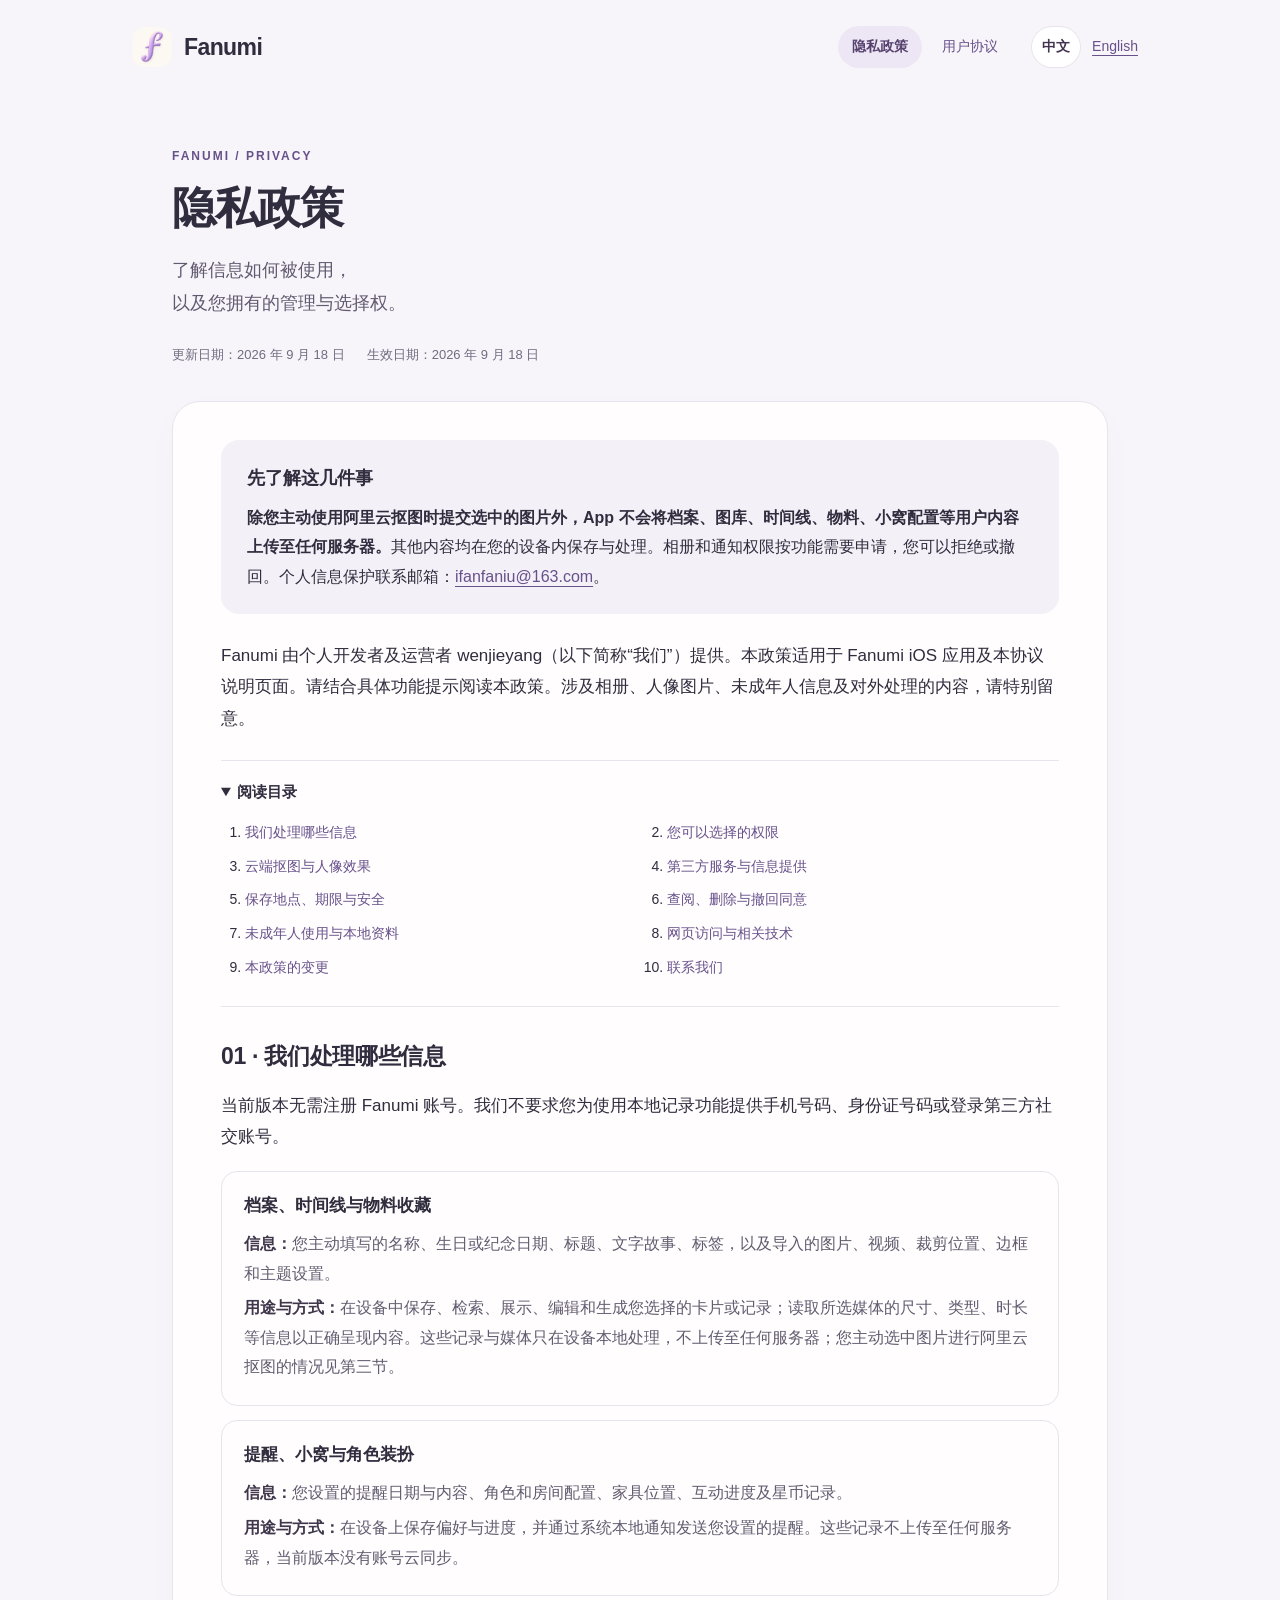
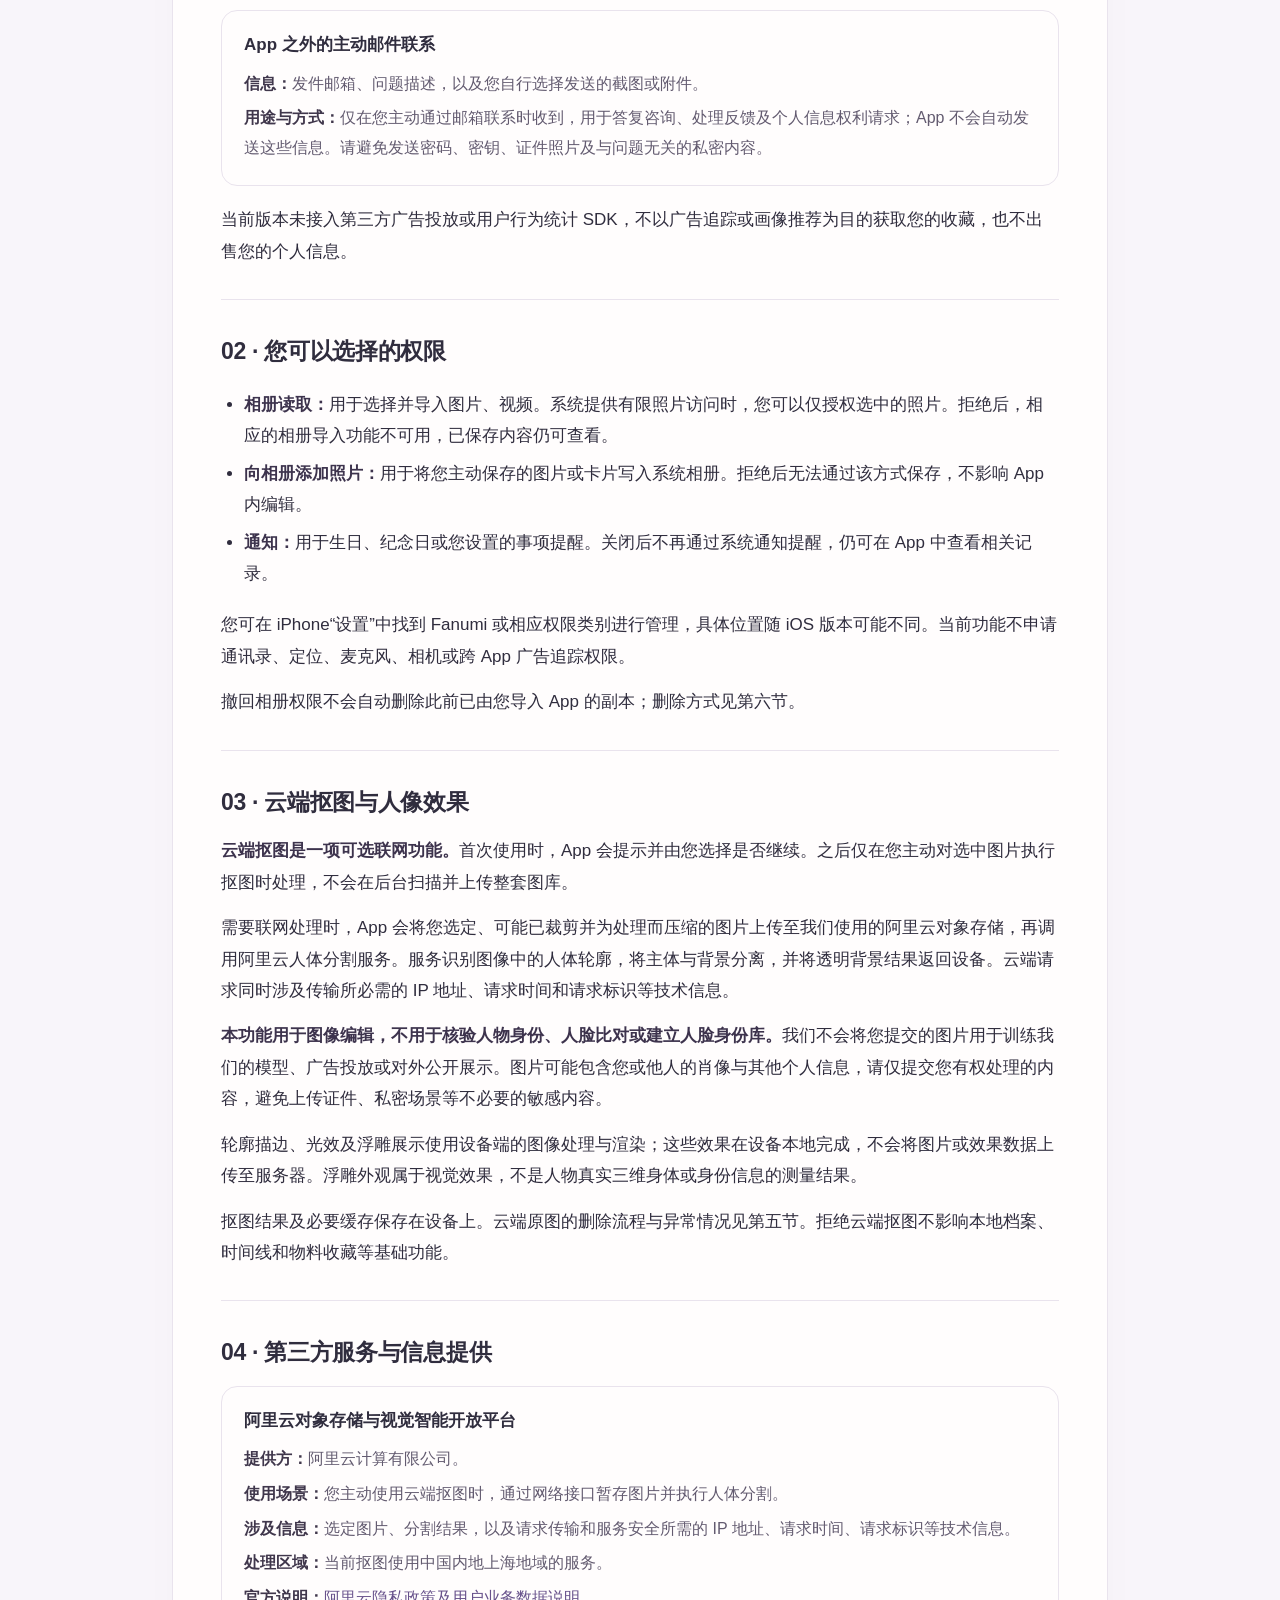
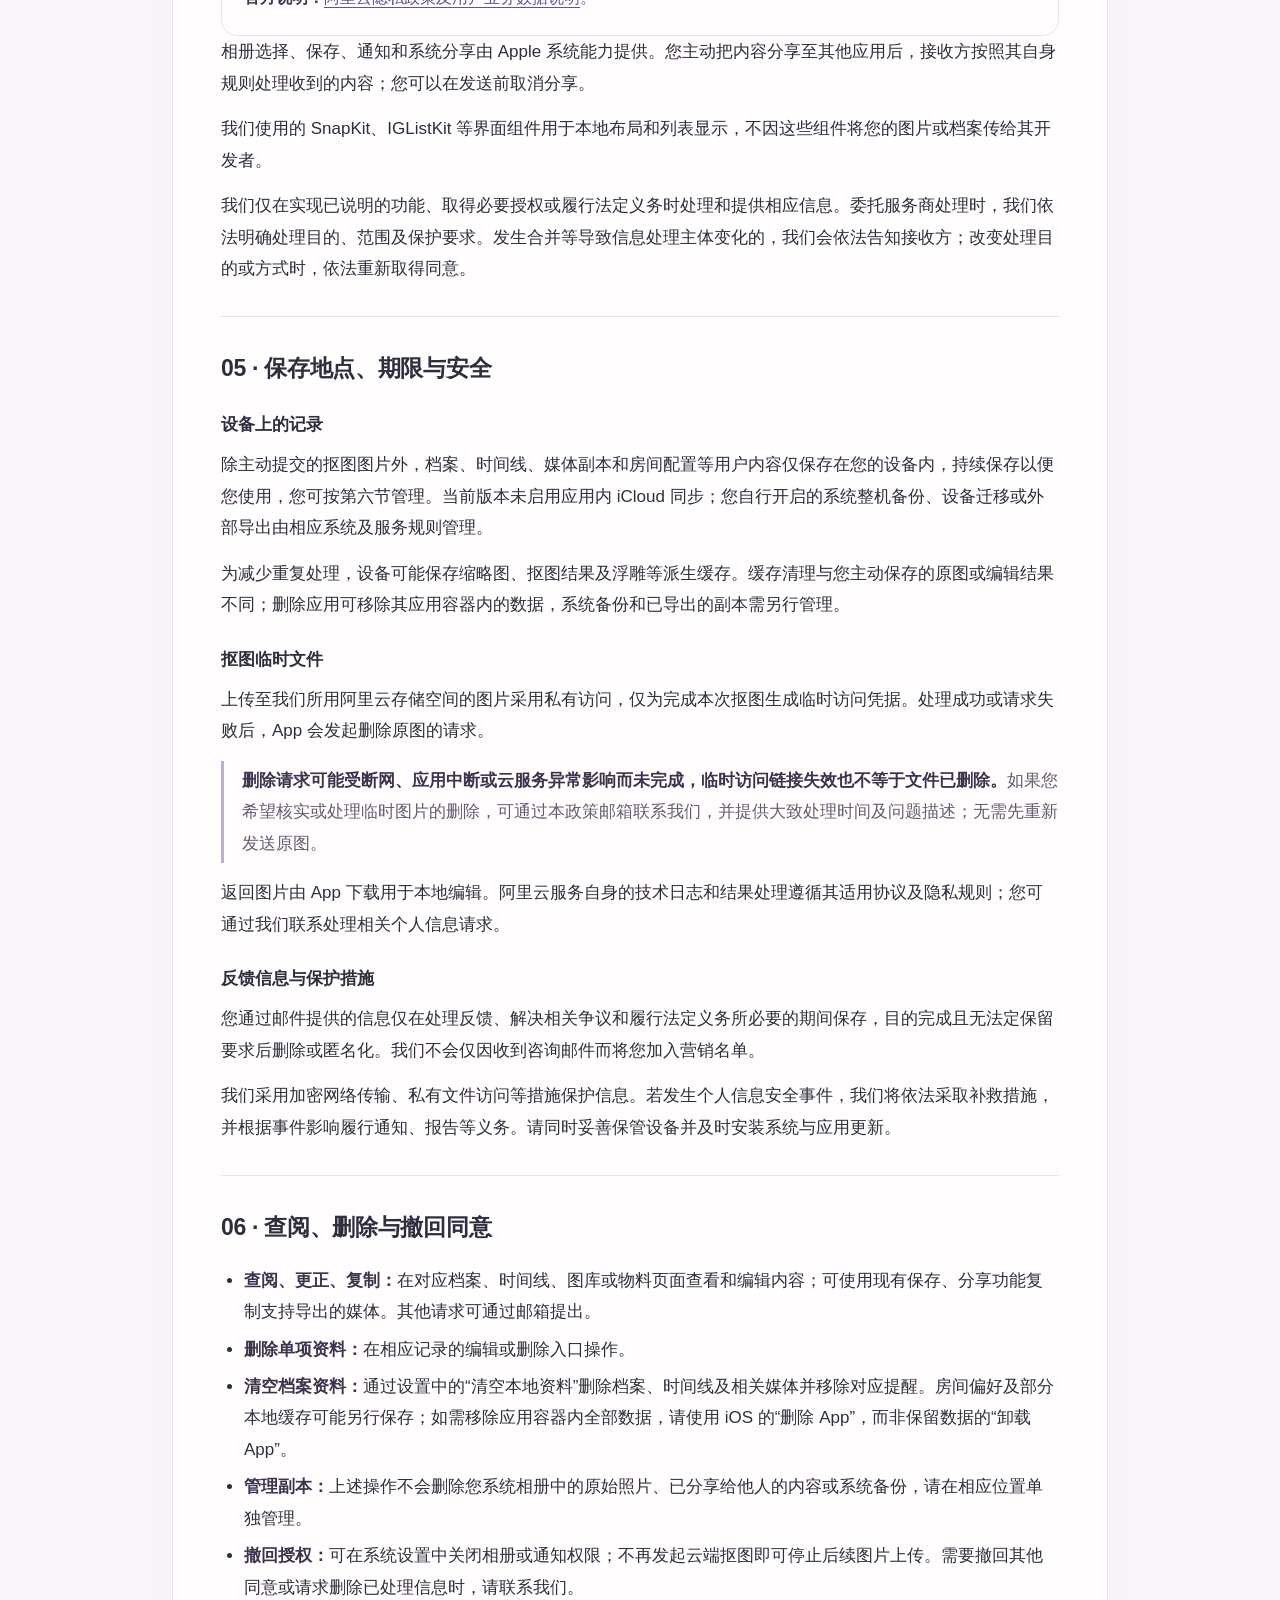
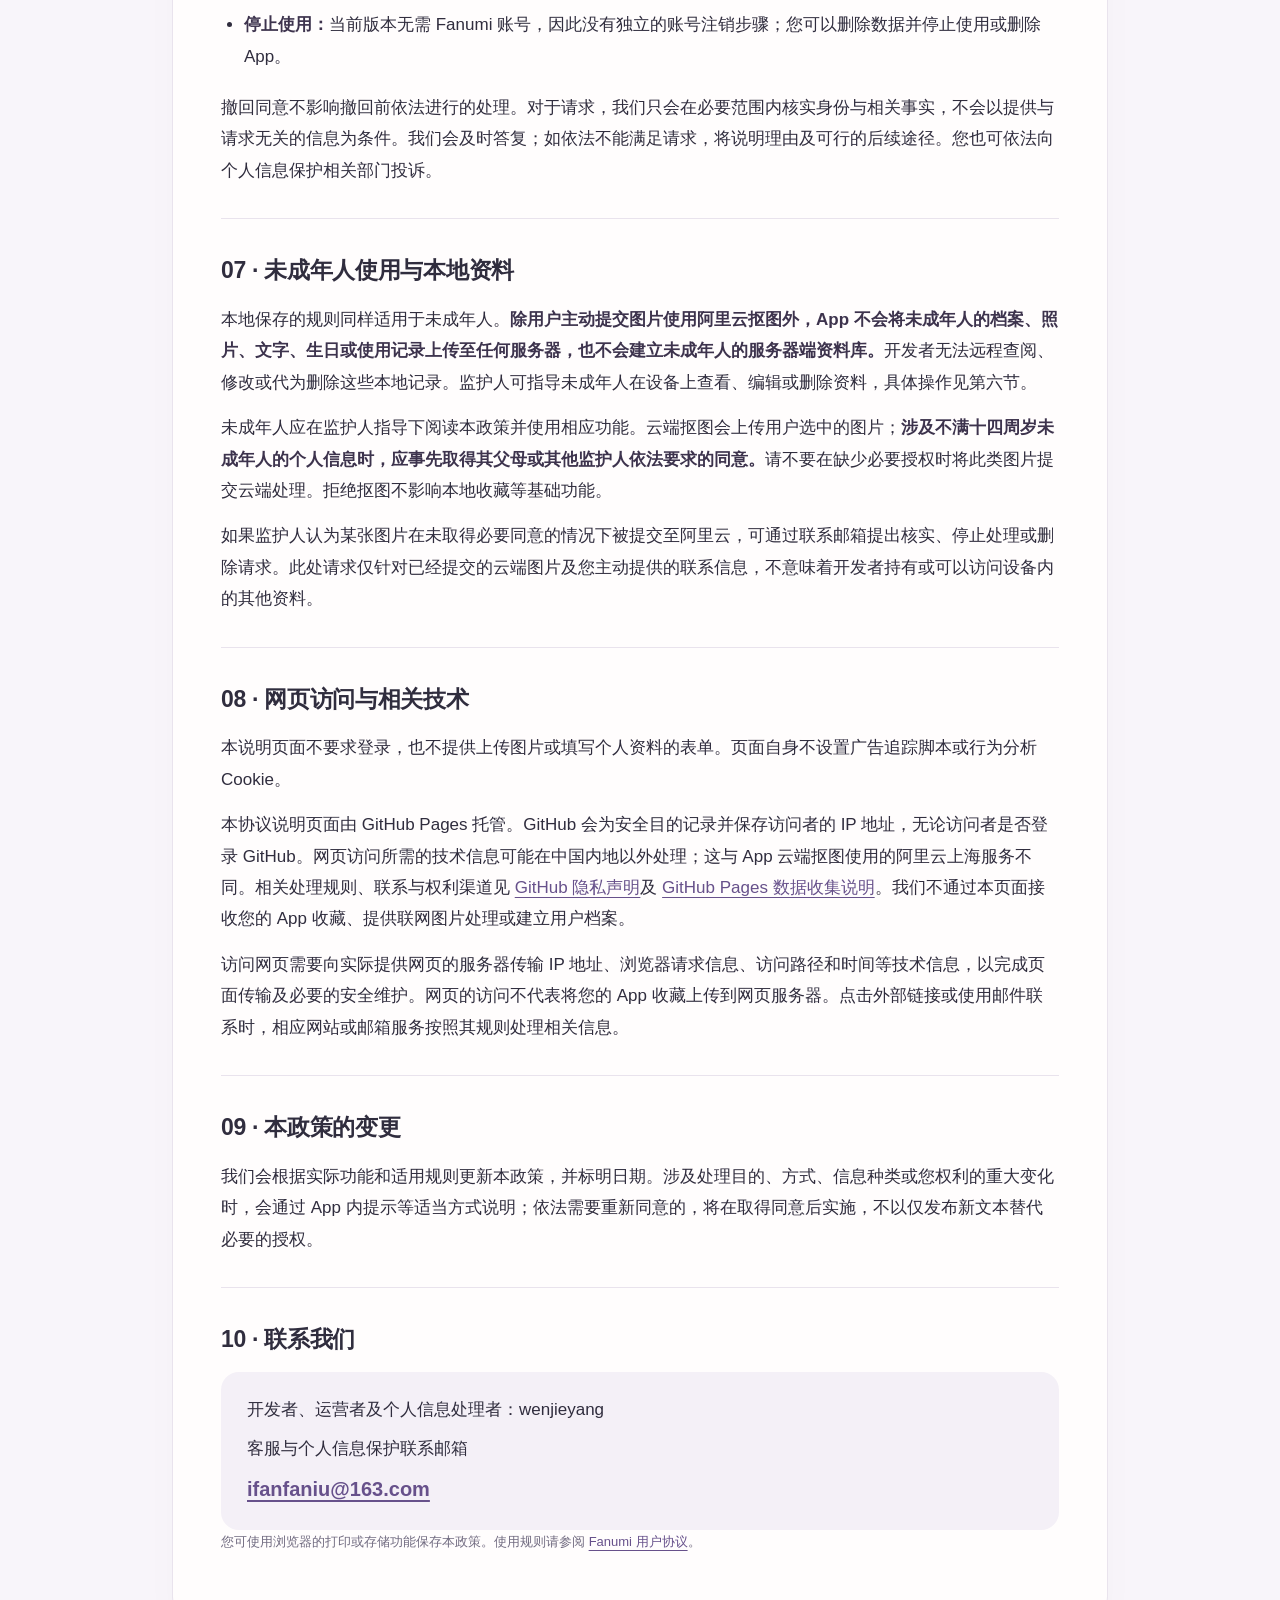
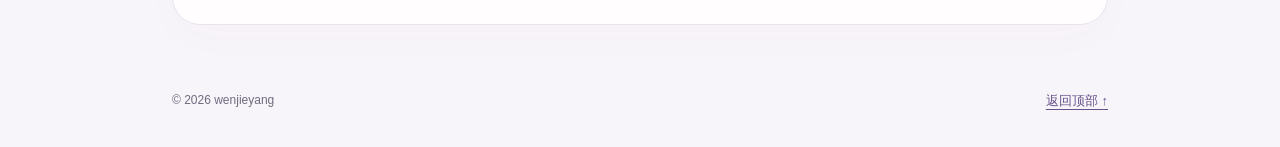
==== index.html @ f4fcd272 "Publish Fanumi bilingual legal and support pages" ====
<!doctype html>
<html lang="zh-CN">
<head><meta charset="utf-8"><meta name="viewport" content="width=device-width,initial-scale=1"><meta name="theme-color" content="#f8f5fa"><meta name="description" content="了解 Fanumi 如何处理本地档案、图片视频、权限和云端抠图，以及如何管理您的个人信息。"><title>隐私政策 · Fanumi</title><link rel="icon" href="favicon.png"><link rel="stylesheet" href="legal.css"><link rel="alternate" hreflang="zh-CN" href="privacy.html"><link rel="alternate" hreflang="en" href="privacy-en.html"><link rel="alternate" hreflang="x-default" href="privacy.html"></head>
<body><a class="skip" href="#main">跳至正文</a><header class="top"><a class="brand" href="privacy.html" aria-label="Fanumi 隐私与协议"><img src="app-icon.webp" alt="" width="40" height="40">Fanumi</a><nav aria-label="隐私与协议"><a href="privacy.html" aria-current="page">隐私政策</a><a href="terms.html">用户协议</a></nav><nav class="languages" aria-label="语言"><a href="privacy.html" lang="zh-CN" hreflang="zh-CN" aria-current="true">中文</a><a href="privacy-en.html" lang="en" hreflang="en">English</a></nav></header>
<main class="layout" id="main"><div class="hero"><p class="eyebrow">FANUMI / PRIVACY</p><h1>隐私政策</h1><p class="lead">了解信息如何被使用，<br>以及您拥有的管理与选择权。</p><div class="dates"><span>更新日期：2026 年 9 月 18 日</span><span>生效日期：2026 年 9 月 18 日</span></div></div>
<article class="document"><div class="summary"><h2>先了解这几件事</h2><p><strong>除您主动使用阿里云抠图时提交选中的图片外，App 不会将档案、图库、时间线、物料、小窝配置等用户内容上传至任何服务器。</strong>其他内容均在您的设备内保存与处理。相册和通知权限按功能需要申请，您可以拒绝或撤回。个人信息保护联系邮箱：<a href="mailto:ifanfaniu@163.com">ifanfaniu@163.com</a>。</p></div>
<p>Fanumi 由个人开发者及运营者 wenjieyang（以下简称“我们”）提供。本政策适用于 Fanumi iOS 应用及本协议说明页面。请结合具体功能提示阅读本政策。涉及相册、人像图片、未成年人信息及对外处理的内容，请特别留意。</p>
<details class="toc" open><summary>阅读目录</summary><ol><li><a href="#data">我们处理哪些信息</a></li><li><a href="#permissions">您可以选择的权限</a></li><li><a href="#cutout">云端抠图与人像效果</a></li><li><a href="#providers">第三方服务与信息提供</a></li><li><a href="#storage">保存地点、期限与安全</a></li><li><a href="#rights">查阅、删除与撤回同意</a></li><li><a href="#children">未成年人使用与本地资料</a></li><li><a href="#web">网页访问与相关技术</a></li><li><a href="#changes">本政策的变更</a></li><li><a href="#contact">联系我们</a></li></ol></details>
<section class="section" id="data"><h2>01 · 我们处理哪些信息</h2><p>当前版本无需注册 Fanumi 账号。我们不要求您为使用本地记录功能提供手机号码、身份证号码或登录第三方社交账号。</p><div class="data-list">
<div class="data-item"><h3>档案、时间线与物料收藏</h3><p><b>信息：</b>您主动填写的名称、生日或纪念日期、标题、文字故事、标签，以及导入的图片、视频、裁剪位置、边框和主题设置。</p><p><b>用途与方式：</b>在设备中保存、检索、展示、编辑和生成您选择的卡片或记录；读取所选媒体的尺寸、类型、时长等信息以正确呈现内容。这些记录与媒体只在设备本地处理，不上传至任何服务器；您主动选中图片进行阿里云抠图的情况见第三节。</p></div>
<div class="data-item"><h3>提醒、小窝与角色装扮</h3><p><b>信息：</b>您设置的提醒日期与内容、角色和房间配置、家具位置、互动进度及星币记录。</p><p><b>用途与方式：</b>在设备上保存偏好与进度，并通过系统本地通知发送您设置的提醒。这些记录不上传至任何服务器，当前版本没有账号云同步。</p></div>
<div class="data-item"><h3>App 之外的主动邮件联系</h3><p><b>信息：</b>发件邮箱、问题描述，以及您自行选择发送的截图或附件。</p><p><b>用途与方式：</b>仅在您主动通过邮箱联系时收到，用于答复咨询、处理反馈及个人信息权利请求；App 不会自动发送这些信息。请避免发送密码、密钥、证件照片及与问题无关的私密内容。</p></div></div><p>当前版本未接入第三方广告投放或用户行为统计 SDK，不以广告追踪或画像推荐为目的获取您的收藏，也不出售您的个人信息。</p></section>
<section class="section" id="permissions"><h2>02 · 您可以选择的权限</h2><ul><li><strong>相册读取：</strong>用于选择并导入图片、视频。系统提供有限照片访问时，您可以仅授权选中的照片。拒绝后，相应的相册导入功能不可用，已保存内容仍可查看。</li><li><strong>向相册添加照片：</strong>用于将您主动保存的图片或卡片写入系统相册。拒绝后无法通过该方式保存，不影响 App 内编辑。</li><li><strong>通知：</strong>用于生日、纪念日或您设置的事项提醒。关闭后不再通过系统通知提醒，仍可在 App 中查看相关记录。</li></ul><p>您可在 iPhone“设置”中找到 Fanumi 或相应权限类别进行管理，具体位置随 iOS 版本可能不同。当前功能不申请通讯录、定位、麦克风、相机或跨 App 广告追踪权限。</p><p>撤回相册权限不会自动删除此前已由您导入 App 的副本；删除方式见第六节。</p></section>
<section class="section" id="cutout"><h2>03 · 云端抠图与人像效果</h2><p><strong>云端抠图是一项可选联网功能。</strong>首次使用时，App 会提示并由您选择是否继续。之后仅在您主动对选中图片执行抠图时处理，不会在后台扫描并上传整套图库。</p><p>需要联网处理时，App 会将您选定、可能已裁剪并为处理而压缩的图片上传至我们使用的阿里云对象存储，再调用阿里云人体分割服务。服务识别图像中的人体轮廓，将主体与背景分离，并将透明背景结果返回设备。云端请求同时涉及传输所必需的 IP 地址、请求时间和请求标识等技术信息。</p><p><strong>本功能用于图像编辑，不用于核验人物身份、人脸比对或建立人脸身份库。</strong>我们不会将您提交的图片用于训练我们的模型、广告投放或对外公开展示。图片可能包含您或他人的肖像与其他个人信息，请仅提交您有权处理的内容，避免上传证件、私密场景等不必要的敏感内容。</p><p>轮廓描边、光效及浮雕展示使用设备端的图像处理与渲染；这些效果在设备本地完成，不会将图片或效果数据上传至服务器。浮雕外观属于视觉效果，不是人物真实三维身体或身份信息的测量结果。</p><p>抠图结果及必要缓存保存在设备上。云端原图的删除流程与异常情况见第五节。拒绝云端抠图不影响本地档案、时间线和物料收藏等基础功能。</p></section>
<section class="section" id="providers"><h2>04 · 第三方服务与信息提供</h2><div class="data-item"><h3>阿里云对象存储与视觉智能开放平台</h3><p><b>提供方：</b>阿里云计算有限公司。</p><p><b>使用场景：</b>您主动使用云端抠图时，通过网络接口暂存图片并执行人体分割。</p><p><b>涉及信息：</b>选定图片、分割结果，以及请求传输和服务安全所需的 IP 地址、请求时间、请求标识等技术信息。</p><p><b>处理区域：</b>当前抠图使用中国内地上海地域的服务。</p><p><b>官方说明：</b><a href="https://terms.aliyun.com/legal-agreement/terms/suit_bu1_ali_cloud/suit_bu1_ali_cloud202107091605_49213.html" rel="noreferrer">阿里云隐私政策及用户业务数据说明</a>。</p></div><p>相册选择、保存、通知和系统分享由 Apple 系统能力提供。您主动把内容分享至其他应用后，接收方按照其自身规则处理收到的内容；您可以在发送前取消分享。</p><p>我们使用的 SnapKit、IGListKit 等界面组件用于本地布局和列表显示，不因这些组件将您的图片或档案传给其开发者。</p><p>我们仅在实现已说明的功能、取得必要授权或履行法定义务时处理和提供相应信息。委托服务商处理时，我们依法明确处理目的、范围及保护要求。发生合并等导致信息处理主体变化的，我们会依法告知接收方；改变处理目的或方式时，依法重新取得同意。</p></section>
<section class="section" id="storage"><h2>05 · 保存地点、期限与安全</h2><h3>设备上的记录</h3><p>除主动提交的抠图图片外，档案、时间线、媒体副本和房间配置等用户内容仅保存在您的设备内，持续保存以便您使用，您可按第六节管理。当前版本未启用应用内 iCloud 同步；您自行开启的系统整机备份、设备迁移或外部导出由相应系统及服务规则管理。</p><p>为减少重复处理，设备可能保存缩略图、抠图结果及浮雕等派生缓存。缓存清理与您主动保存的原图或编辑结果不同；删除应用可移除其应用容器内的数据，系统备份和已导出的副本需另行管理。</p><h3>抠图临时文件</h3><p>上传至我们所用阿里云存储空间的图片采用私有访问，仅为完成本次抠图生成临时访问凭据。处理成功或请求失败后，App 会发起删除原图的请求。</p><p class="notice"><strong>删除请求可能受断网、应用中断或云服务异常影响而未完成，临时访问链接失效也不等于文件已删除。</strong>如果您希望核实或处理临时图片的删除，可通过本政策邮箱联系我们，并提供大致处理时间及问题描述；无需先重新发送原图。</p><p>返回图片由 App 下载用于本地编辑。阿里云服务自身的技术日志和结果处理遵循其适用协议及隐私规则；您可通过我们联系处理相关个人信息请求。</p><h3>反馈信息与保护措施</h3><p>您通过邮件提供的信息仅在处理反馈、解决相关争议和履行法定义务所必要的期间保存，目的完成且无法定保留要求后删除或匿名化。我们不会仅因收到咨询邮件而将您加入营销名单。</p><p>我们采用加密网络传输、私有文件访问等措施保护信息。若发生个人信息安全事件，我们将依法采取补救措施，并根据事件影响履行通知、报告等义务。请同时妥善保管设备并及时安装系统与应用更新。</p></section>
<section class="section" id="rights"><h2>06 · 查阅、删除与撤回同意</h2><ul><li><strong>查阅、更正、复制：</strong>在对应档案、时间线、图库或物料页面查看和编辑内容；可使用现有保存、分享功能复制支持导出的媒体。其他请求可通过邮箱提出。</li><li><strong>删除单项资料：</strong>在相应记录的编辑或删除入口操作。</li><li><strong>清空档案资料：</strong>通过设置中的“清空本地资料”删除档案、时间线及相关媒体并移除对应提醒。房间偏好及部分本地缓存可能另行保存；如需移除应用容器内全部数据，请使用 iOS 的“删除 App”，而非保留数据的“卸载 App”。</li><li><strong>管理副本：</strong>上述操作不会删除您系统相册中的原始照片、已分享给他人的内容或系统备份，请在相应位置单独管理。</li><li><strong>撤回授权：</strong>可在系统设置中关闭相册或通知权限；不再发起云端抠图即可停止后续图片上传。需要撤回其他同意或请求删除已处理信息时，请联系我们。</li><li><strong>停止使用：</strong>当前版本无需 Fanumi 账号，因此没有独立的账号注销步骤；您可以删除数据并停止使用或删除 App。</li></ul><p>撤回同意不影响撤回前依法进行的处理。对于请求，我们只会在必要范围内核实身份与相关事实，不会以提供与请求无关的信息为条件。我们会及时答复；如依法不能满足请求，将说明理由及可行的后续途径。您也可依法向个人信息保护相关部门投诉。</p></section>
<section class="section" id="children"><h2>07 · 未成年人使用与本地资料</h2><p>本地保存的规则同样适用于未成年人。<strong>除用户主动提交图片使用阿里云抠图外，App 不会将未成年人的档案、照片、文字、生日或使用记录上传至任何服务器，也不会建立未成年人的服务器端资料库。</strong>开发者无法远程查阅、修改或代为删除这些本地记录。监护人可指导未成年人在设备上查看、编辑或删除资料，具体操作见第六节。</p><p>未成年人应在监护人指导下阅读本政策并使用相应功能。云端抠图会上传用户选中的图片；<strong>涉及不满十四周岁未成年人的个人信息时，应事先取得其父母或其他监护人依法要求的同意。</strong>请不要在缺少必要授权时将此类图片提交云端处理。拒绝抠图不影响本地收藏等基础功能。</p><p>如果监护人认为某张图片在未取得必要同意的情况下被提交至阿里云，可通过联系邮箱提出核实、停止处理或删除请求。此处请求仅针对已经提交的云端图片及您主动提供的联系信息，不意味着开发者持有或可以访问设备内的其他资料。</p></section>
<section class="section" id="web"><h2>08 · 网页访问与相关技术</h2><p>本说明页面不要求登录，也不提供上传图片或填写个人资料的表单。页面自身不设置广告追踪脚本或行为分析 Cookie。</p><p>本协议说明页面由 GitHub Pages 托管。GitHub 会为安全目的记录并保存访问者的 IP 地址，无论访问者是否登录 GitHub。网页访问所需的技术信息可能在中国内地以外处理；这与 App 云端抠图使用的阿里云上海服务不同。相关处理规则、联系与权利渠道见 <a href="https://docs.github.com/en/site-policy/privacy-policies/github-general-privacy-statement" rel="noreferrer">GitHub 隐私声明</a>及 <a href="https://docs.github.com/en/pages/getting-started-with-github-pages/what-is-github-pages#data-collection" rel="noreferrer">GitHub Pages 数据收集说明</a>。我们不通过本页面接收您的 App 收藏、提供联网图片处理或建立用户档案。</p><p>访问网页需要向实际提供网页的服务器传输 IP 地址、浏览器请求信息、访问路径和时间等技术信息，以完成页面传输及必要的安全维护。网页的访问不代表将您的 App 收藏上传到网页服务器。点击外部链接或使用邮件联系时，相应网站或邮箱服务按照其规则处理相关信息。</p></section>
<section class="section" id="changes"><h2>09 · 本政策的变更</h2><p>我们会根据实际功能和适用规则更新本政策，并标明日期。涉及处理目的、方式、信息种类或您权利的重大变化时，会通过 App 内提示等适当方式说明；依法需要重新同意的，将在取得同意后实施，不以仅发布新文本替代必要的授权。</p></section>
<section class="section" id="contact"><h2>10 · 联系我们</h2><div class="contact"><p>开发者、运营者及个人信息处理者：wenjieyang</p><p>客服与个人信息保护联系邮箱</p><a href="mailto:ifanfaniu@163.com">ifanfaniu@163.com</a></div><p class="print-note">您可使用浏览器的打印或存储功能保存本政策。使用规则请参阅 <a href="terms.html">Fanumi 用户协议</a>。</p></section>
</article></main><footer class="footer"><span>© 2026 wenjieyang</span><a href="#main">返回顶部 ↑</a></footer></body></html>
---- legal.css ----
:root{color-scheme:light;--ink:#302d3e;--muted:#716b80;--accent:#67518b;--line:#e9e3ed;--paper:#fffdfd;font-family:-apple-system,BlinkMacSystemFont,"PingFang SC","Microsoft YaHei",sans-serif;font-size:17px;line-height:1.85;color:var(--ink);background:#f8f5fa}
*{box-sizing:border-box}body{margin:0}a{color:var(--accent);text-underline-offset:4px;overflow-wrap:anywhere}a:hover{color:#45305f}a:focus-visible,summary:focus-visible{outline:3px solid #a48bc5;outline-offset:5px;border-radius:4px}.skip{position:absolute;top:-100px;left:20px;background:white;padding:10px;z-index:5}.skip:focus{top:10px}
.top{max-width:1080px;margin:auto;display:flex;justify-content:space-between;align-items:center;gap:18px;padding:26px 32px}.brand{display:inline-flex;align-items:center;gap:12px;text-decoration:none;color:var(--ink);font-size:23px;font-weight:750;letter-spacing:-.6px}.brand img{width:40px;height:40px;border-radius:12px}.top nav{display:flex;gap:6px}.top nav a{padding:8px 14px;border-radius:99px;font-size:14px;text-decoration:none;white-space:nowrap}.top nav a[aria-current=page]{background:#ede6f4;color:#57426f;font-weight:650}
.layout{max-width:1000px;margin:24px auto 64px;padding:0 32px}.hero{padding:26px 0 34px;max-width:720px}.eyebrow{font-size:12px;font-weight:700;letter-spacing:2px;color:var(--accent);margin:0 0 12px}.hero h1{font-size:44px;line-height:1.3;letter-spacing:-1.5px;margin:0 0 18px}.lead{font-size:18px;color:#625970;margin:0 0 22px}.dates{display:flex;flex-wrap:wrap;gap:4px 22px;font-size:13px;color:var(--muted)}
.document{background:var(--paper);border:1px solid var(--line);border-radius:28px;padding:38px 48px;box-shadow:0 12px 42px #59447705}.summary{background:#f4f0f7;border-radius:18px;padding:22px 26px;margin-bottom:26px}.summary h2{font-size:18px;margin:0 0 8px}.summary p{margin:0;font-size:15px}.toc{border-top:1px solid var(--line);border-bottom:1px solid var(--line);padding:17px 0;margin:26px 0 32px}.toc summary{cursor:pointer;font-size:15px;font-weight:650}.toc ol{display:grid;grid-template-columns:1fr 1fr;gap:8px 30px;padding-left:24px;font-size:14px;margin-bottom:8px}.toc a{text-decoration:none}.section{scroll-margin-top:24px;padding-bottom:18px}.section+.section{border-top:1px solid var(--line);padding-top:24px}.section h2{font-size:23px;line-height:1.5;margin:10px 0 16px;letter-spacing:-.3px}.section h3{font-size:17px;margin:23px 0 9px}.section p{margin:0 0 14px}.section ul{padding-left:23px}.section li{padding:3px 0}.section strong{font-weight:650;color:#3d334d}.data-list{display:grid;gap:14px;margin:18px 0}.data-item{padding:18px 22px;border:1px solid var(--line);border-radius:16px}.data-item h3{margin:0 0 8px;font-size:17px}.data-item p{font-size:15px;margin:5px 0;color:#635b70}.data-item b{font-weight:600;color:#40374c}.notice{border-left:3px solid #bdadd0;padding:4px 0 4px 18px;color:#655a73}.contact{padding:22px 26px;background:#f4f0f7;border-radius:18px}.contact p{margin:0 0 7px}.contact a{font-size:20px;font-weight:600}.footer{max-width:1000px;padding:0 32px 34px;margin:auto;font-size:12px;color:var(--muted);display:flex;justify-content:space-between;gap:12px;flex-wrap:wrap}.footer a{font-size:13px}.print-note{font-size:13px;color:var(--muted);margin-top:25px}
@media(max-width:600px){:root{font-size:16px}.top{padding:18px 18px;gap:8px}.brand{font-size:21px;gap:8px}.brand img{width:34px;height:34px;border-radius:10px}.top nav{gap:0}.top nav a{font-size:12px;padding:8px 10px}.layout{padding:0 16px;margin:12px auto 36px}.hero{padding:16px 8px 26px}.hero h1{font-size:34px}.lead{font-size:16px}.document{padding:24px 20px;border-radius:22px}.summary{padding:18px}.toc ol{grid-template-columns:1fr;gap:7px}.section h2{font-size:21px}.data-item{padding:16px}.contact{padding:18px}.contact a{font-size:18px}.footer{padding:0 24px 28px}.dates{font-size:12px}.print-note{font-size:12px}}
@media print{:root{background:white;color:black;font-size:11pt}.top,.toc,.skip,.footer{display:none}.layout{max-width:none;padding:0;margin:0}.hero{padding:0 0 20px}.hero h1{font-size:26pt}.document{padding:0;border:0;box-shadow:none}.summary,.contact{background:#f4f4f4}.section{break-inside:auto}.section h2,.section h3{break-after:avoid}a{color:inherit;text-decoration:none}.data-item{break-inside:avoid}}

/* The language choice stays next to the brand on small screens. */
.top{display:grid;grid-template-columns:1fr auto auto;gap:12px 20px}.top nav a{font-size:14px}.top .languages{gap:2px}.top .languages a{padding:7px 10px}.languages a[aria-current=true]{background:#fff;color:#443451;box-shadow:0 0 0 1px var(--line);font-weight:650}.data-item p,.summary p{font-size:16px}.top .languages a:not([aria-current]){text-decoration:underline;text-decoration-thickness:1px}
@media(max-width:600px){.top{grid-template-columns:1fr auto;padding:18px;gap:12px 8px}.top>nav:not(.languages){grid-column:1 / -1;grid-row:2;justify-content:center}.top>.languages{grid-column:2;grid-row:1;justify-content:flex-end}.top nav a{font-size:14px;padding:8px 12px}.top .languages a{padding:7px 8px}.hero h1{overflow-wrap:anywhere;letter-spacing:-.7px}.contact p{overflow-wrap:anywhere}}
@media print{.top{display:none}}
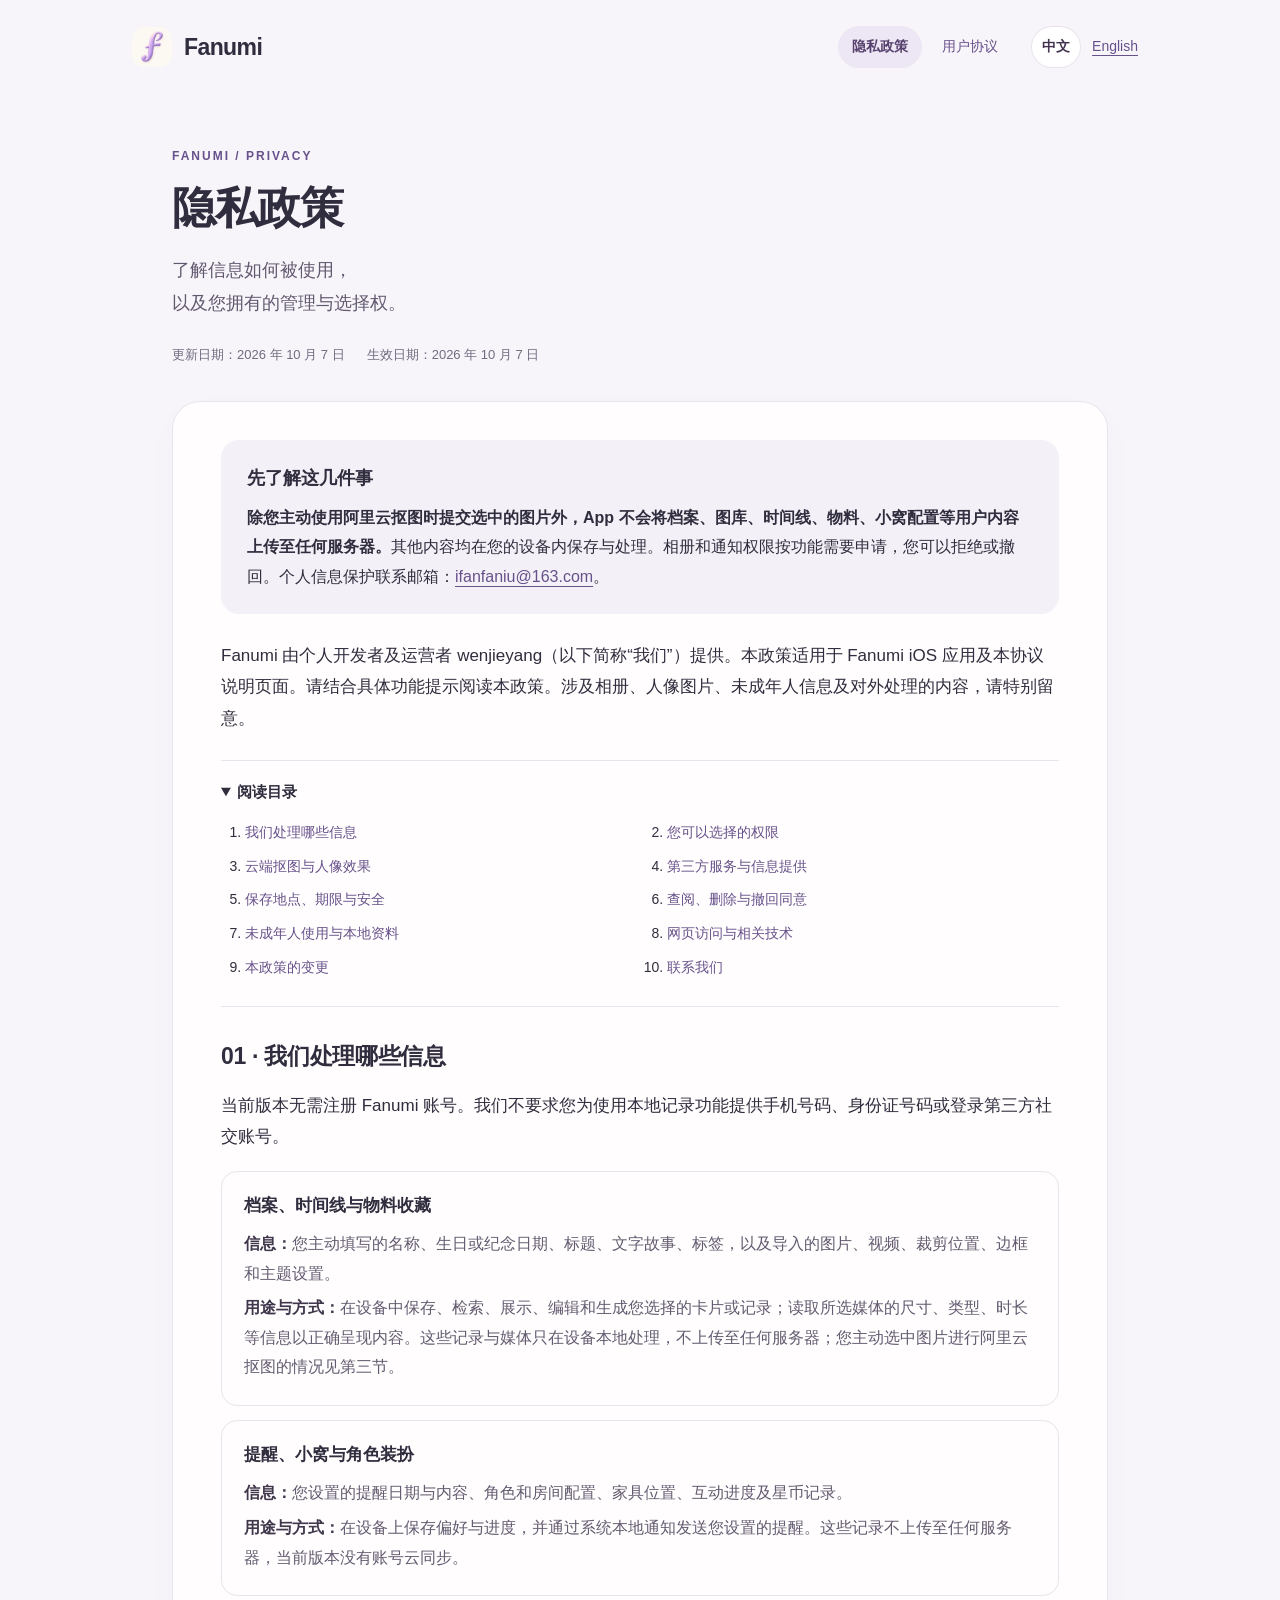
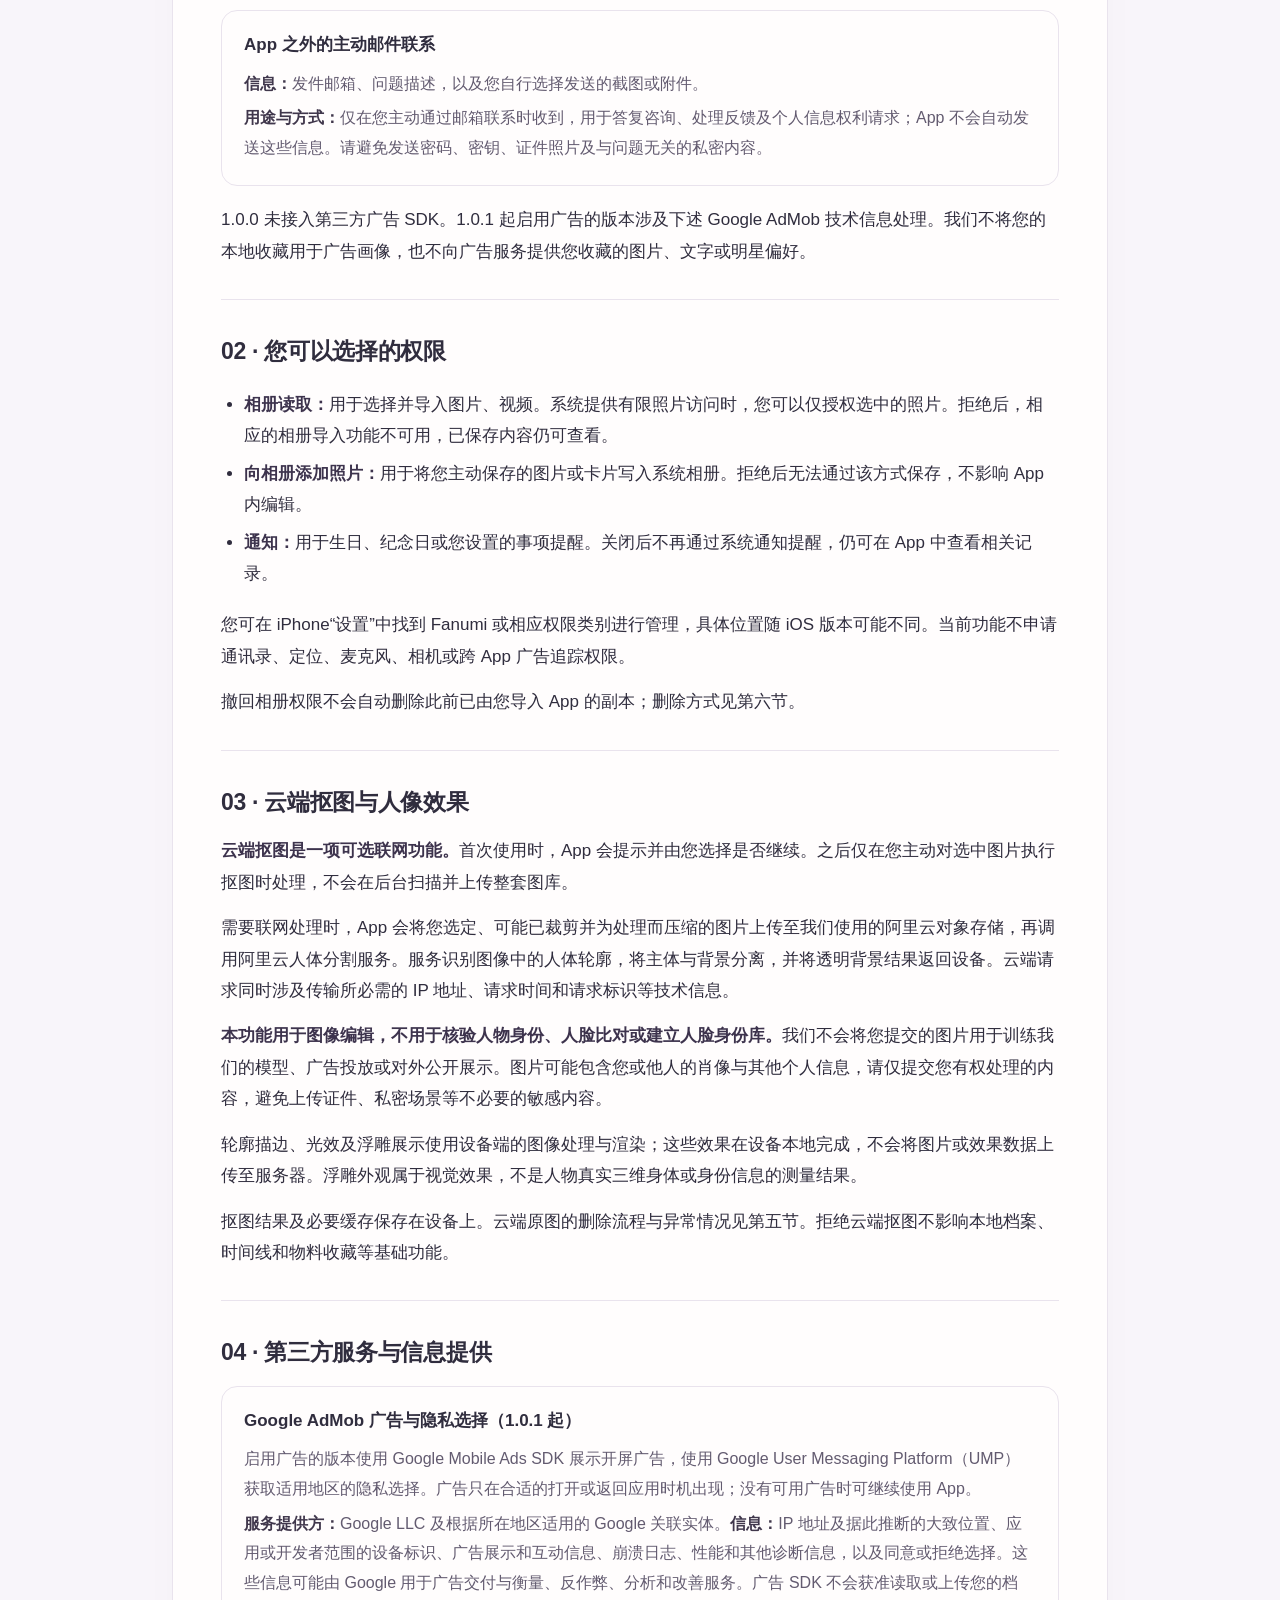
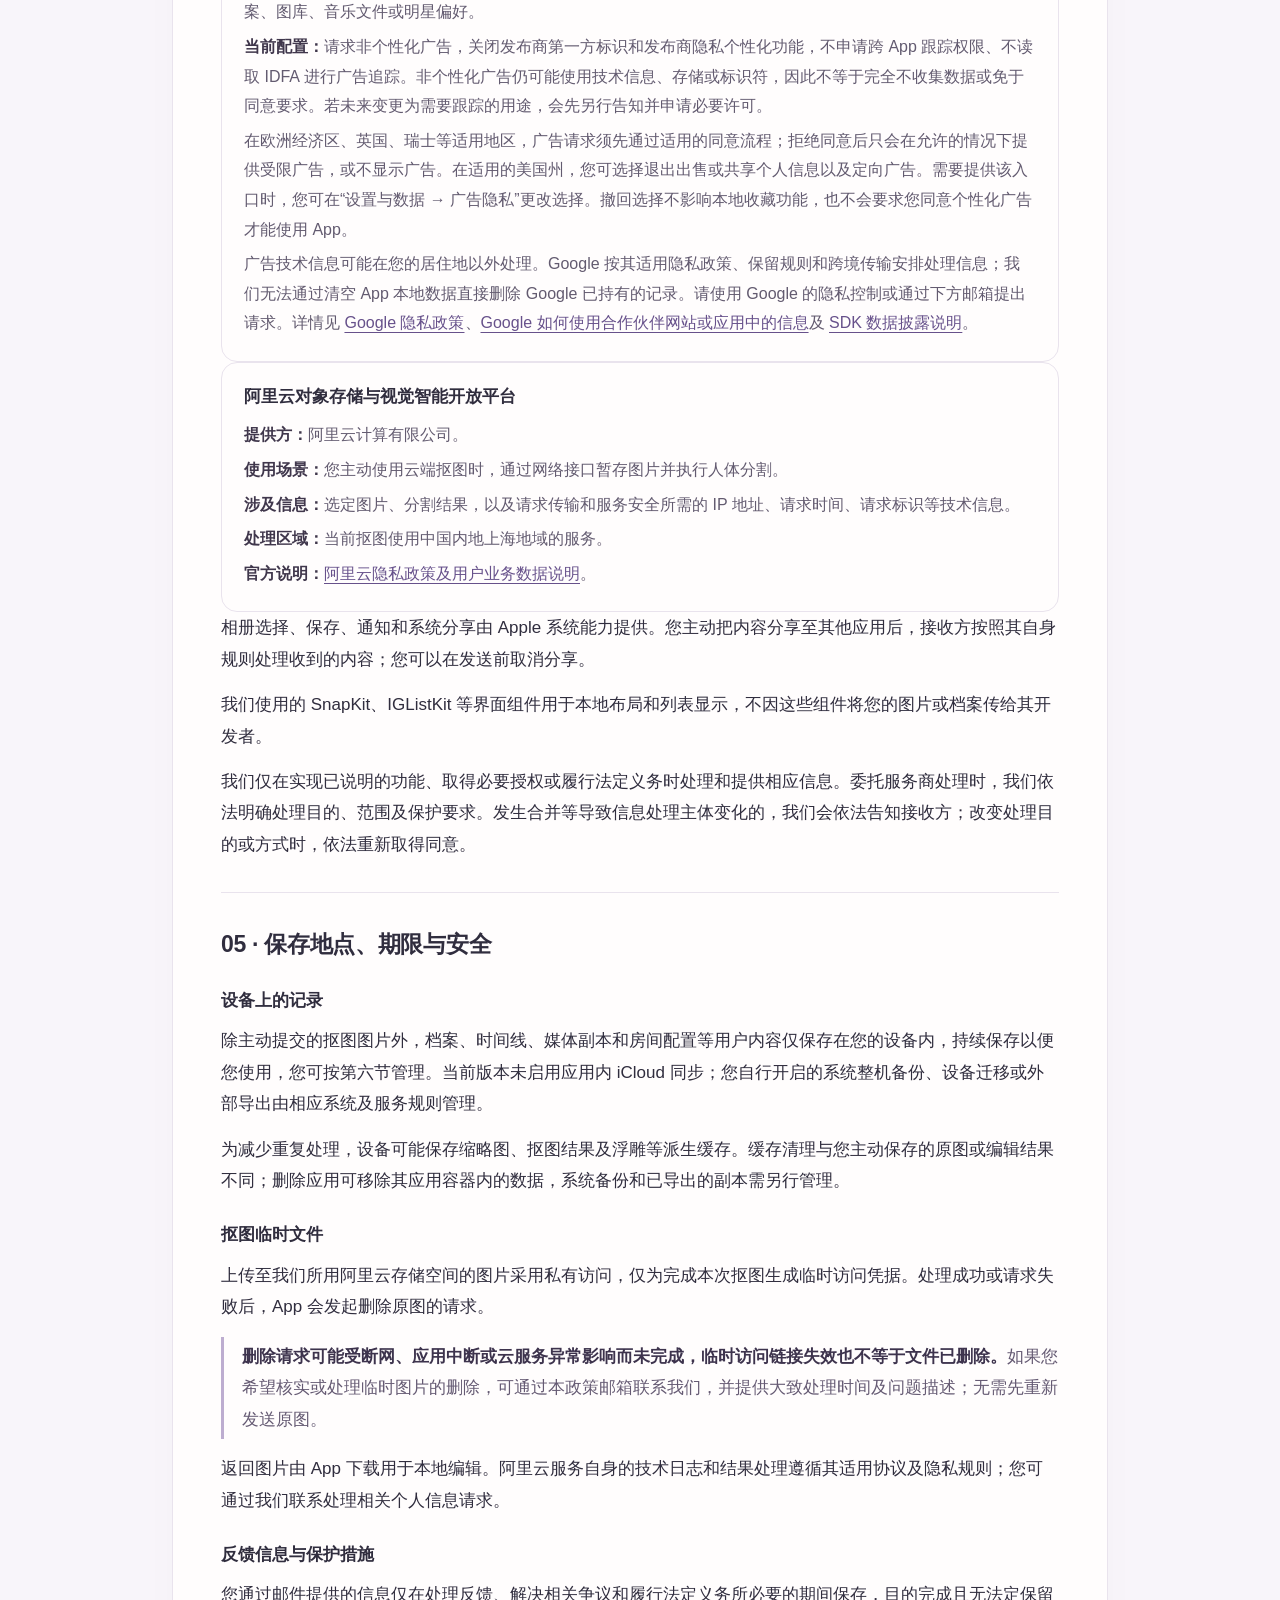
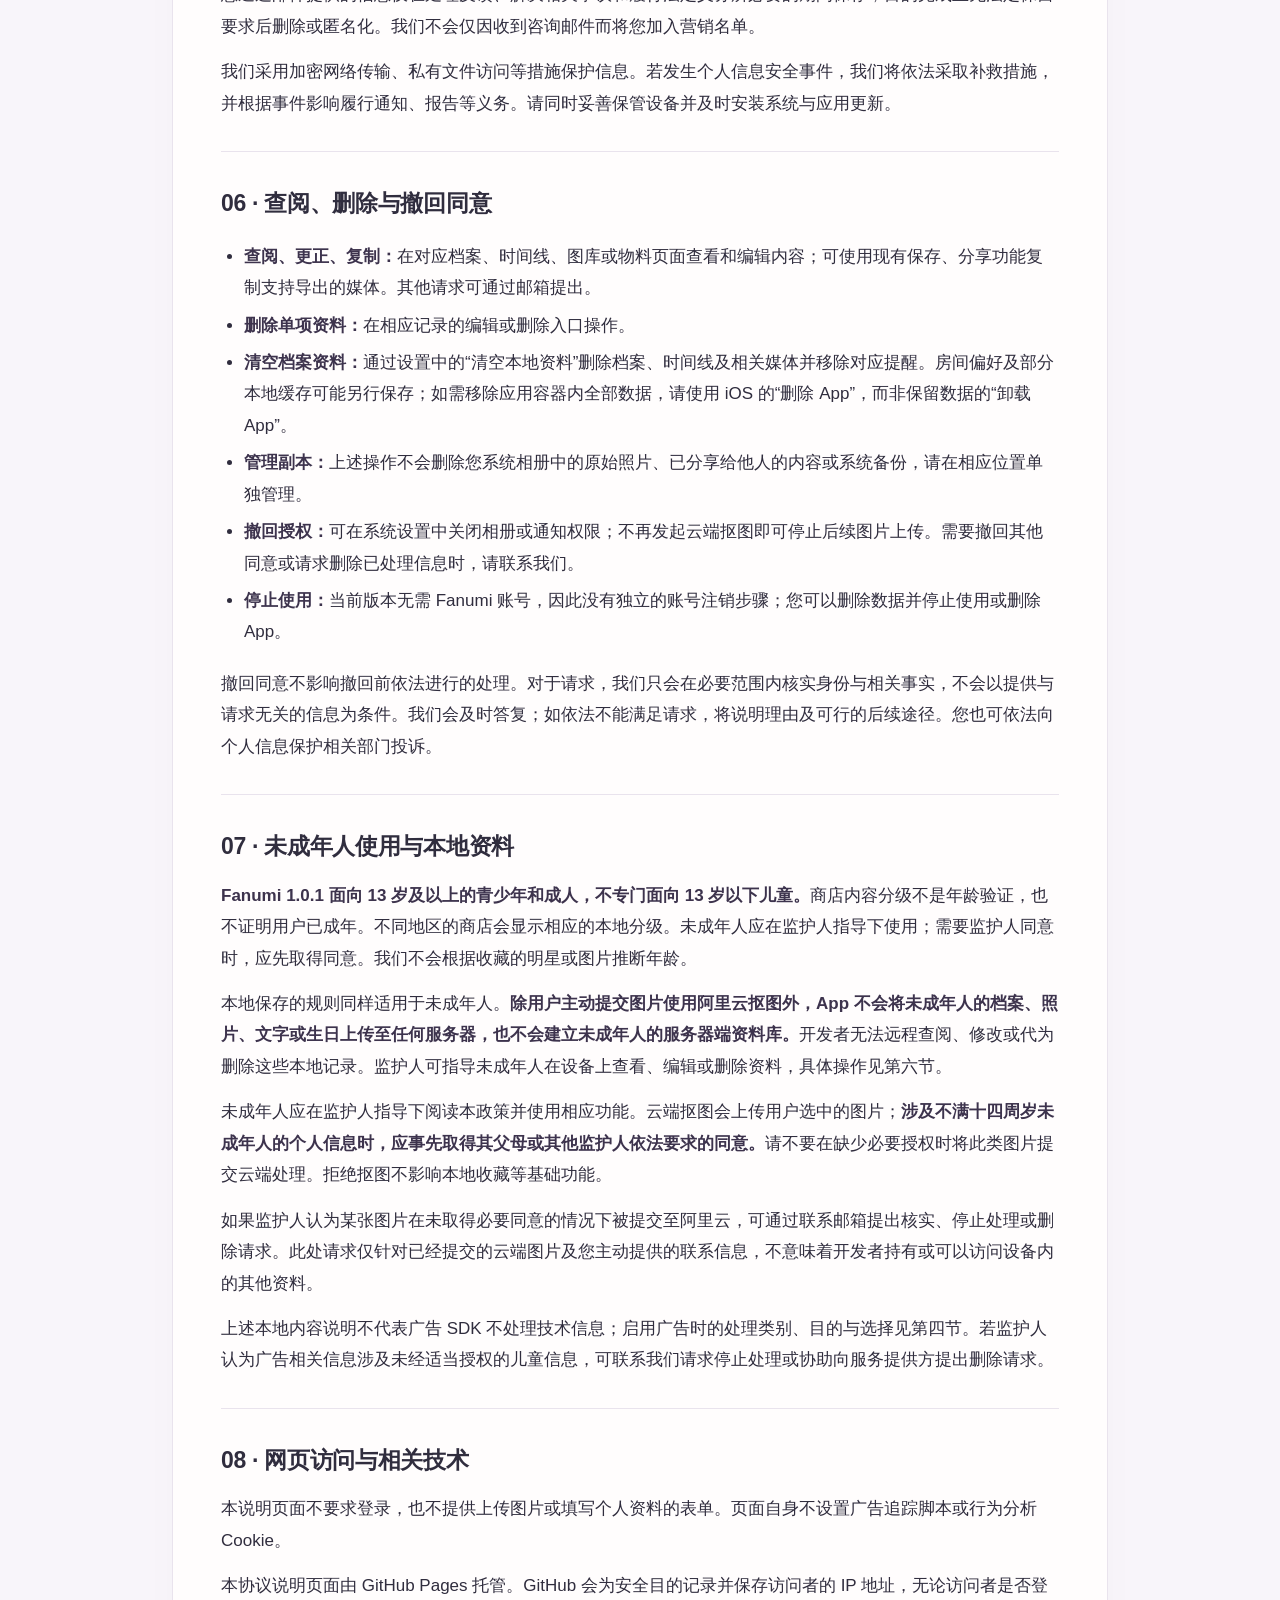
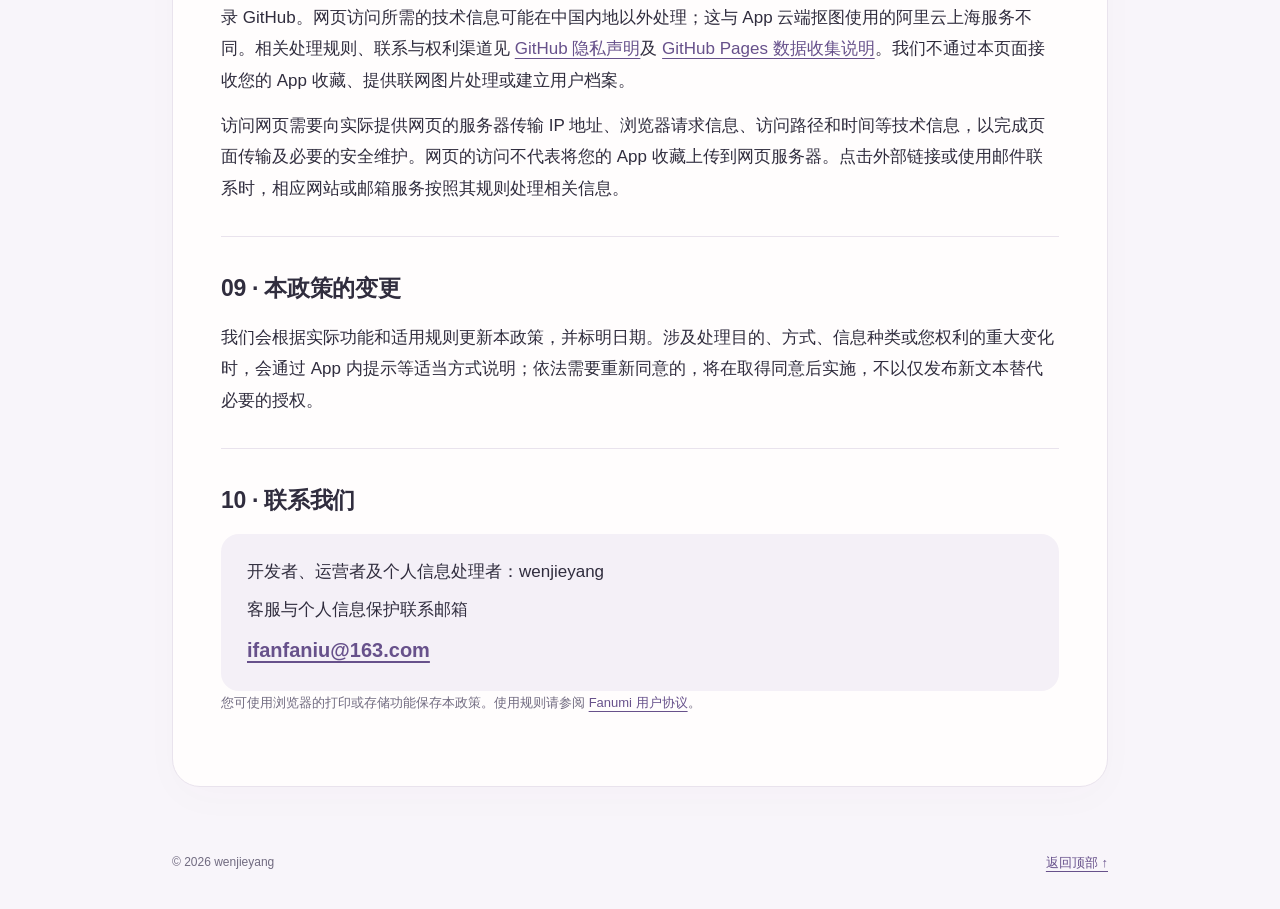
==== commit 746bcc89: "Update Fanumi 1.0.1 advertising privacy and 13+ audience" ====
--- a/index.html
+++ b/index.html
@@ -2,20 +2,20 @@
 <html lang="zh-CN">
 <head><meta charset="utf-8"><meta name="viewport" content="width=device-width,initial-scale=1"><meta name="theme-color" content="#f8f5fa"><meta name="description" content="了解 Fanumi 如何处理本地档案、图片视频、权限和云端抠图，以及如何管理您的个人信息。"><title>隐私政策 · Fanumi</title><link rel="icon" href="favicon.png"><link rel="stylesheet" href="legal.css"><link rel="alternate" hreflang="zh-CN" href="privacy.html"><link rel="alternate" hreflang="en" href="privacy-en.html"><link rel="alternate" hreflang="x-default" href="privacy.html"></head>
 <body><a class="skip" href="#main">跳至正文</a><header class="top"><a class="brand" href="privacy.html" aria-label="Fanumi 隐私与协议"><img src="app-icon.webp" alt="" width="40" height="40">Fanumi</a><nav aria-label="隐私与协议"><a href="privacy.html" aria-current="page">隐私政策</a><a href="terms.html">用户协议</a></nav><nav class="languages" aria-label="语言"><a href="privacy.html" lang="zh-CN" hreflang="zh-CN" aria-current="true">中文</a><a href="privacy-en.html" lang="en" hreflang="en">English</a></nav></header>
-<main class="layout" id="main"><div class="hero"><p class="eyebrow">FANUMI / PRIVACY</p><h1>隐私政策</h1><p class="lead">了解信息如何被使用，<br>以及您拥有的管理与选择权。</p><div class="dates"><span>更新日期：2026 年 9 月 18 日</span><span>生效日期：2026 年 9 月 18 日</span></div></div>
+<main class="layout" id="main"><div class="hero"><p class="eyebrow">FANUMI / PRIVACY</p><h1>隐私政策</h1><p class="lead">了解信息如何被使用，<br>以及您拥有的管理与选择权。</p><div class="dates"><span>更新日期：2026 年 10 月 7 日</span><span>生效日期：2026 年 10 月 7 日</span></div></div>
 <article class="document"><div class="summary"><h2>先了解这几件事</h2><p><strong>除您主动使用阿里云抠图时提交选中的图片外，App 不会将档案、图库、时间线、物料、小窝配置等用户内容上传至任何服务器。</strong>其他内容均在您的设备内保存与处理。相册和通知权限按功能需要申请，您可以拒绝或撤回。个人信息保护联系邮箱：<a href="mailto:ifanfaniu@163.com">ifanfaniu@163.com</a>。</p></div>
 <p>Fanumi 由个人开发者及运营者 wenjieyang（以下简称“我们”）提供。本政策适用于 Fanumi iOS 应用及本协议说明页面。请结合具体功能提示阅读本政策。涉及相册、人像图片、未成年人信息及对外处理的内容，请特别留意。</p>
 <details class="toc" open><summary>阅读目录</summary><ol><li><a href="#data">我们处理哪些信息</a></li><li><a href="#permissions">您可以选择的权限</a></li><li><a href="#cutout">云端抠图与人像效果</a></li><li><a href="#providers">第三方服务与信息提供</a></li><li><a href="#storage">保存地点、期限与安全</a></li><li><a href="#rights">查阅、删除与撤回同意</a></li><li><a href="#children">未成年人使用与本地资料</a></li><li><a href="#web">网页访问与相关技术</a></li><li><a href="#changes">本政策的变更</a></li><li><a href="#contact">联系我们</a></li></ol></details>
 <section class="section" id="data"><h2>01 · 我们处理哪些信息</h2><p>当前版本无需注册 Fanumi 账号。我们不要求您为使用本地记录功能提供手机号码、身份证号码或登录第三方社交账号。</p><div class="data-list">
 <div class="data-item"><h3>档案、时间线与物料收藏</h3><p><b>信息：</b>您主动填写的名称、生日或纪念日期、标题、文字故事、标签，以及导入的图片、视频、裁剪位置、边框和主题设置。</p><p><b>用途与方式：</b>在设备中保存、检索、展示、编辑和生成您选择的卡片或记录；读取所选媒体的尺寸、类型、时长等信息以正确呈现内容。这些记录与媒体只在设备本地处理，不上传至任何服务器；您主动选中图片进行阿里云抠图的情况见第三节。</p></div>
 <div class="data-item"><h3>提醒、小窝与角色装扮</h3><p><b>信息：</b>您设置的提醒日期与内容、角色和房间配置、家具位置、互动进度及星币记录。</p><p><b>用途与方式：</b>在设备上保存偏好与进度，并通过系统本地通知发送您设置的提醒。这些记录不上传至任何服务器，当前版本没有账号云同步。</p></div>
-<div class="data-item"><h3>App 之外的主动邮件联系</h3><p><b>信息：</b>发件邮箱、问题描述，以及您自行选择发送的截图或附件。</p><p><b>用途与方式：</b>仅在您主动通过邮箱联系时收到，用于答复咨询、处理反馈及个人信息权利请求；App 不会自动发送这些信息。请避免发送密码、密钥、证件照片及与问题无关的私密内容。</p></div></div><p>当前版本未接入第三方广告投放或用户行为统计 SDK，不以广告追踪或画像推荐为目的获取您的收藏，也不出售您的个人信息。</p></section>
+<div class="data-item"><h3>App 之外的主动邮件联系</h3><p><b>信息：</b>发件邮箱、问题描述，以及您自行选择发送的截图或附件。</p><p><b>用途与方式：</b>仅在您主动通过邮箱联系时收到，用于答复咨询、处理反馈及个人信息权利请求；App 不会自动发送这些信息。请避免发送密码、密钥、证件照片及与问题无关的私密内容。</p></div></div><p>1.0.0 未接入第三方广告 SDK。1.0.1 起启用广告的版本涉及下述 Google AdMob 技术信息处理。我们不将您的本地收藏用于广告画像，也不向广告服务提供您收藏的图片、文字或明星偏好。</p></section>
 <section class="section" id="permissions"><h2>02 · 您可以选择的权限</h2><ul><li><strong>相册读取：</strong>用于选择并导入图片、视频。系统提供有限照片访问时，您可以仅授权选中的照片。拒绝后，相应的相册导入功能不可用，已保存内容仍可查看。</li><li><strong>向相册添加照片：</strong>用于将您主动保存的图片或卡片写入系统相册。拒绝后无法通过该方式保存，不影响 App 内编辑。</li><li><strong>通知：</strong>用于生日、纪念日或您设置的事项提醒。关闭后不再通过系统通知提醒，仍可在 App 中查看相关记录。</li></ul><p>您可在 iPhone“设置”中找到 Fanumi 或相应权限类别进行管理，具体位置随 iOS 版本可能不同。当前功能不申请通讯录、定位、麦克风、相机或跨 App 广告追踪权限。</p><p>撤回相册权限不会自动删除此前已由您导入 App 的副本；删除方式见第六节。</p></section>
 <section class="section" id="cutout"><h2>03 · 云端抠图与人像效果</h2><p><strong>云端抠图是一项可选联网功能。</strong>首次使用时，App 会提示并由您选择是否继续。之后仅在您主动对选中图片执行抠图时处理，不会在后台扫描并上传整套图库。</p><p>需要联网处理时，App 会将您选定、可能已裁剪并为处理而压缩的图片上传至我们使用的阿里云对象存储，再调用阿里云人体分割服务。服务识别图像中的人体轮廓，将主体与背景分离，并将透明背景结果返回设备。云端请求同时涉及传输所必需的 IP 地址、请求时间和请求标识等技术信息。</p><p><strong>本功能用于图像编辑，不用于核验人物身份、人脸比对或建立人脸身份库。</strong>我们不会将您提交的图片用于训练我们的模型、广告投放或对外公开展示。图片可能包含您或他人的肖像与其他个人信息，请仅提交您有权处理的内容，避免上传证件、私密场景等不必要的敏感内容。</p><p>轮廓描边、光效及浮雕展示使用设备端的图像处理与渲染；这些效果在设备本地完成，不会将图片或效果数据上传至服务器。浮雕外观属于视觉效果，不是人物真实三维身体或身份信息的测量结果。</p><p>抠图结果及必要缓存保存在设备上。云端原图的删除流程与异常情况见第五节。拒绝云端抠图不影响本地档案、时间线和物料收藏等基础功能。</p></section>
-<section class="section" id="providers"><h2>04 · 第三方服务与信息提供</h2><div class="data-item"><h3>阿里云对象存储与视觉智能开放平台</h3><p><b>提供方：</b>阿里云计算有限公司。</p><p><b>使用场景：</b>您主动使用云端抠图时，通过网络接口暂存图片并执行人体分割。</p><p><b>涉及信息：</b>选定图片、分割结果，以及请求传输和服务安全所需的 IP 地址、请求时间、请求标识等技术信息。</p><p><b>处理区域：</b>当前抠图使用中国内地上海地域的服务。</p><p><b>官方说明：</b><a href="https://terms.aliyun.com/legal-agreement/terms/suit_bu1_ali_cloud/suit_bu1_ali_cloud202107091605_49213.html" rel="noreferrer">阿里云隐私政策及用户业务数据说明</a>。</p></div><p>相册选择、保存、通知和系统分享由 Apple 系统能力提供。您主动把内容分享至其他应用后，接收方按照其自身规则处理收到的内容；您可以在发送前取消分享。</p><p>我们使用的 SnapKit、IGListKit 等界面组件用于本地布局和列表显示，不因这些组件将您的图片或档案传给其开发者。</p><p>我们仅在实现已说明的功能、取得必要授权或履行法定义务时处理和提供相应信息。委托服务商处理时，我们依法明确处理目的、范围及保护要求。发生合并等导致信息处理主体变化的，我们会依法告知接收方；改变处理目的或方式时，依法重新取得同意。</p></section>
+<section class="section" id="providers"><h2>04 · 第三方服务与信息提供</h2><div class="data-item" id="advertising"><h3>Google AdMob 广告与隐私选择（1.0.1 起）</h3><p>启用广告的版本使用 Google Mobile Ads SDK 展示开屏广告，使用 Google User Messaging Platform（UMP）获取适用地区的隐私选择。广告只在合适的打开或返回应用时机出现；没有可用广告时可继续使用 App。</p><p><b>服务提供方：</b>Google LLC 及根据所在地区适用的 Google 关联实体。<b>信息：</b>IP 地址及据此推断的大致位置、应用或开发者范围的设备标识、广告展示和互动信息、崩溃日志、性能和其他诊断信息，以及同意或拒绝选择。这些信息可能由 Google 用于广告交付与衡量、反作弊、分析和改善服务。广告 SDK 不会获准读取或上传您的档案、图库、音乐文件或明星偏好。</p><p><b>当前配置：</b>请求非个性化广告，关闭发布商第一方标识和发布商隐私个性化功能，不申请跨 App 跟踪权限、不读取 IDFA 进行广告追踪。非个性化广告仍可能使用技术信息、存储或标识符，因此不等于完全不收集数据或免于同意要求。若未来变更为需要跟踪的用途，会先另行告知并申请必要许可。</p><p>在欧洲经济区、英国、瑞士等适用地区，广告请求须先通过适用的同意流程；拒绝同意后只会在允许的情况下提供受限广告，或不显示广告。在适用的美国州，您可选择退出出售或共享个人信息以及定向广告。需要提供该入口时，您可在“设置与数据 → 广告隐私”更改选择。撤回选择不影响本地收藏功能，也不会要求您同意个性化广告才能使用 App。</p><p>广告技术信息可能在您的居住地以外处理。Google 按其适用隐私政策、保留规则和跨境传输安排处理信息；我们无法通过清空 App 本地数据直接删除 Google 已持有的记录。请使用 Google 的隐私控制或通过下方邮箱提出请求。详情见 <a href="https://policies.google.com/privacy" rel="noreferrer">Google 隐私政策</a>、<a href="https://policies.google.com/technologies/partner-sites" rel="noreferrer">Google 如何使用合作伙伴网站或应用中的信息</a>及 <a href="https://developers.google.com/admob/ios/privacy/data-disclosure" rel="noreferrer">SDK 数据披露说明</a>。</p></div><div class="data-item"><h3>阿里云对象存储与视觉智能开放平台</h3><p><b>提供方：</b>阿里云计算有限公司。</p><p><b>使用场景：</b>您主动使用云端抠图时，通过网络接口暂存图片并执行人体分割。</p><p><b>涉及信息：</b>选定图片、分割结果，以及请求传输和服务安全所需的 IP 地址、请求时间、请求标识等技术信息。</p><p><b>处理区域：</b>当前抠图使用中国内地上海地域的服务。</p><p><b>官方说明：</b><a href="https://terms.aliyun.com/legal-agreement/terms/suit_bu1_ali_cloud/suit_bu1_ali_cloud202107091605_49213.html" rel="noreferrer">阿里云隐私政策及用户业务数据说明</a>。</p></div><p>相册选择、保存、通知和系统分享由 Apple 系统能力提供。您主动把内容分享至其他应用后，接收方按照其自身规则处理收到的内容；您可以在发送前取消分享。</p><p>我们使用的 SnapKit、IGListKit 等界面组件用于本地布局和列表显示，不因这些组件将您的图片或档案传给其开发者。</p><p>我们仅在实现已说明的功能、取得必要授权或履行法定义务时处理和提供相应信息。委托服务商处理时，我们依法明确处理目的、范围及保护要求。发生合并等导致信息处理主体变化的，我们会依法告知接收方；改变处理目的或方式时，依法重新取得同意。</p></section>
 <section class="section" id="storage"><h2>05 · 保存地点、期限与安全</h2><h3>设备上的记录</h3><p>除主动提交的抠图图片外，档案、时间线、媒体副本和房间配置等用户内容仅保存在您的设备内，持续保存以便您使用，您可按第六节管理。当前版本未启用应用内 iCloud 同步；您自行开启的系统整机备份、设备迁移或外部导出由相应系统及服务规则管理。</p><p>为减少重复处理，设备可能保存缩略图、抠图结果及浮雕等派生缓存。缓存清理与您主动保存的原图或编辑结果不同；删除应用可移除其应用容器内的数据，系统备份和已导出的副本需另行管理。</p><h3>抠图临时文件</h3><p>上传至我们所用阿里云存储空间的图片采用私有访问，仅为完成本次抠图生成临时访问凭据。处理成功或请求失败后，App 会发起删除原图的请求。</p><p class="notice"><strong>删除请求可能受断网、应用中断或云服务异常影响而未完成，临时访问链接失效也不等于文件已删除。</strong>如果您希望核实或处理临时图片的删除，可通过本政策邮箱联系我们，并提供大致处理时间及问题描述；无需先重新发送原图。</p><p>返回图片由 App 下载用于本地编辑。阿里云服务自身的技术日志和结果处理遵循其适用协议及隐私规则；您可通过我们联系处理相关个人信息请求。</p><h3>反馈信息与保护措施</h3><p>您通过邮件提供的信息仅在处理反馈、解决相关争议和履行法定义务所必要的期间保存，目的完成且无法定保留要求后删除或匿名化。我们不会仅因收到咨询邮件而将您加入营销名单。</p><p>我们采用加密网络传输、私有文件访问等措施保护信息。若发生个人信息安全事件，我们将依法采取补救措施，并根据事件影响履行通知、报告等义务。请同时妥善保管设备并及时安装系统与应用更新。</p></section>
 <section class="section" id="rights"><h2>06 · 查阅、删除与撤回同意</h2><ul><li><strong>查阅、更正、复制：</strong>在对应档案、时间线、图库或物料页面查看和编辑内容；可使用现有保存、分享功能复制支持导出的媒体。其他请求可通过邮箱提出。</li><li><strong>删除单项资料：</strong>在相应记录的编辑或删除入口操作。</li><li><strong>清空档案资料：</strong>通过设置中的“清空本地资料”删除档案、时间线及相关媒体并移除对应提醒。房间偏好及部分本地缓存可能另行保存；如需移除应用容器内全部数据，请使用 iOS 的“删除 App”，而非保留数据的“卸载 App”。</li><li><strong>管理副本：</strong>上述操作不会删除您系统相册中的原始照片、已分享给他人的内容或系统备份，请在相应位置单独管理。</li><li><strong>撤回授权：</strong>可在系统设置中关闭相册或通知权限；不再发起云端抠图即可停止后续图片上传。需要撤回其他同意或请求删除已处理信息时，请联系我们。</li><li><strong>停止使用：</strong>当前版本无需 Fanumi 账号，因此没有独立的账号注销步骤；您可以删除数据并停止使用或删除 App。</li></ul><p>撤回同意不影响撤回前依法进行的处理。对于请求，我们只会在必要范围内核实身份与相关事实，不会以提供与请求无关的信息为条件。我们会及时答复；如依法不能满足请求，将说明理由及可行的后续途径。您也可依法向个人信息保护相关部门投诉。</p></section>
-<section class="section" id="children"><h2>07 · 未成年人使用与本地资料</h2><p>本地保存的规则同样适用于未成年人。<strong>除用户主动提交图片使用阿里云抠图外，App 不会将未成年人的档案、照片、文字、生日或使用记录上传至任何服务器，也不会建立未成年人的服务器端资料库。</strong>开发者无法远程查阅、修改或代为删除这些本地记录。监护人可指导未成年人在设备上查看、编辑或删除资料，具体操作见第六节。</p><p>未成年人应在监护人指导下阅读本政策并使用相应功能。云端抠图会上传用户选中的图片；<strong>涉及不满十四周岁未成年人的个人信息时，应事先取得其父母或其他监护人依法要求的同意。</strong>请不要在缺少必要授权时将此类图片提交云端处理。拒绝抠图不影响本地收藏等基础功能。</p><p>如果监护人认为某张图片在未取得必要同意的情况下被提交至阿里云，可通过联系邮箱提出核实、停止处理或删除请求。此处请求仅针对已经提交的云端图片及您主动提供的联系信息，不意味着开发者持有或可以访问设备内的其他资料。</p></section>
+<section class="section" id="children"><h2>07 · 未成年人使用与本地资料</h2><p><strong>Fanumi 1.0.1 面向 13 岁及以上的青少年和成人，不专门面向 13 岁以下儿童。</strong>商店内容分级不是年龄验证，也不证明用户已成年。不同地区的商店会显示相应的本地分级。未成年人应在监护人指导下使用；需要监护人同意时，应先取得同意。我们不会根据收藏的明星或图片推断年龄。</p><p>本地保存的规则同样适用于未成年人。<strong>除用户主动提交图片使用阿里云抠图外，App 不会将未成年人的档案、照片、文字或生日上传至任何服务器，也不会建立未成年人的服务器端资料库。</strong>开发者无法远程查阅、修改或代为删除这些本地记录。监护人可指导未成年人在设备上查看、编辑或删除资料，具体操作见第六节。</p><p>未成年人应在监护人指导下阅读本政策并使用相应功能。云端抠图会上传用户选中的图片；<strong>涉及不满十四周岁未成年人的个人信息时，应事先取得其父母或其他监护人依法要求的同意。</strong>请不要在缺少必要授权时将此类图片提交云端处理。拒绝抠图不影响本地收藏等基础功能。</p><p>如果监护人认为某张图片在未取得必要同意的情况下被提交至阿里云，可通过联系邮箱提出核实、停止处理或删除请求。此处请求仅针对已经提交的云端图片及您主动提供的联系信息，不意味着开发者持有或可以访问设备内的其他资料。</p><p>上述本地内容说明不代表广告 SDK 不处理技术信息；启用广告时的处理类别、目的与选择见第四节。若监护人认为广告相关信息涉及未经适当授权的儿童信息，可联系我们请求停止处理或协助向服务提供方提出删除请求。</p></section>
 <section class="section" id="web"><h2>08 · 网页访问与相关技术</h2><p>本说明页面不要求登录，也不提供上传图片或填写个人资料的表单。页面自身不设置广告追踪脚本或行为分析 Cookie。</p><p>本协议说明页面由 GitHub Pages 托管。GitHub 会为安全目的记录并保存访问者的 IP 地址，无论访问者是否登录 GitHub。网页访问所需的技术信息可能在中国内地以外处理；这与 App 云端抠图使用的阿里云上海服务不同。相关处理规则、联系与权利渠道见 <a href="https://docs.github.com/en/site-policy/privacy-policies/github-general-privacy-statement" rel="noreferrer">GitHub 隐私声明</a>及 <a href="https://docs.github.com/en/pages/getting-started-with-github-pages/what-is-github-pages#data-collection" rel="noreferrer">GitHub Pages 数据收集说明</a>。我们不通过本页面接收您的 App 收藏、提供联网图片处理或建立用户档案。</p><p>访问网页需要向实际提供网页的服务器传输 IP 地址、浏览器请求信息、访问路径和时间等技术信息，以完成页面传输及必要的安全维护。网页的访问不代表将您的 App 收藏上传到网页服务器。点击外部链接或使用邮件联系时，相应网站或邮箱服务按照其规则处理相关信息。</p></section>
 <section class="section" id="changes"><h2>09 · 本政策的变更</h2><p>我们会根据实际功能和适用规则更新本政策，并标明日期。涉及处理目的、方式、信息种类或您权利的重大变化时，会通过 App 内提示等适当方式说明；依法需要重新同意的，将在取得同意后实施，不以仅发布新文本替代必要的授权。</p></section>
 <section class="section" id="contact"><h2>10 · 联系我们</h2><div class="contact"><p>开发者、运营者及个人信息处理者：wenjieyang</p><p>客服与个人信息保护联系邮箱</p><a href="mailto:ifanfaniu@163.com">ifanfaniu@163.com</a></div><p class="print-note">您可使用浏览器的打印或存储功能保存本政策。使用规则请参阅 <a href="terms.html">Fanumi 用户协议</a>。</p></section>
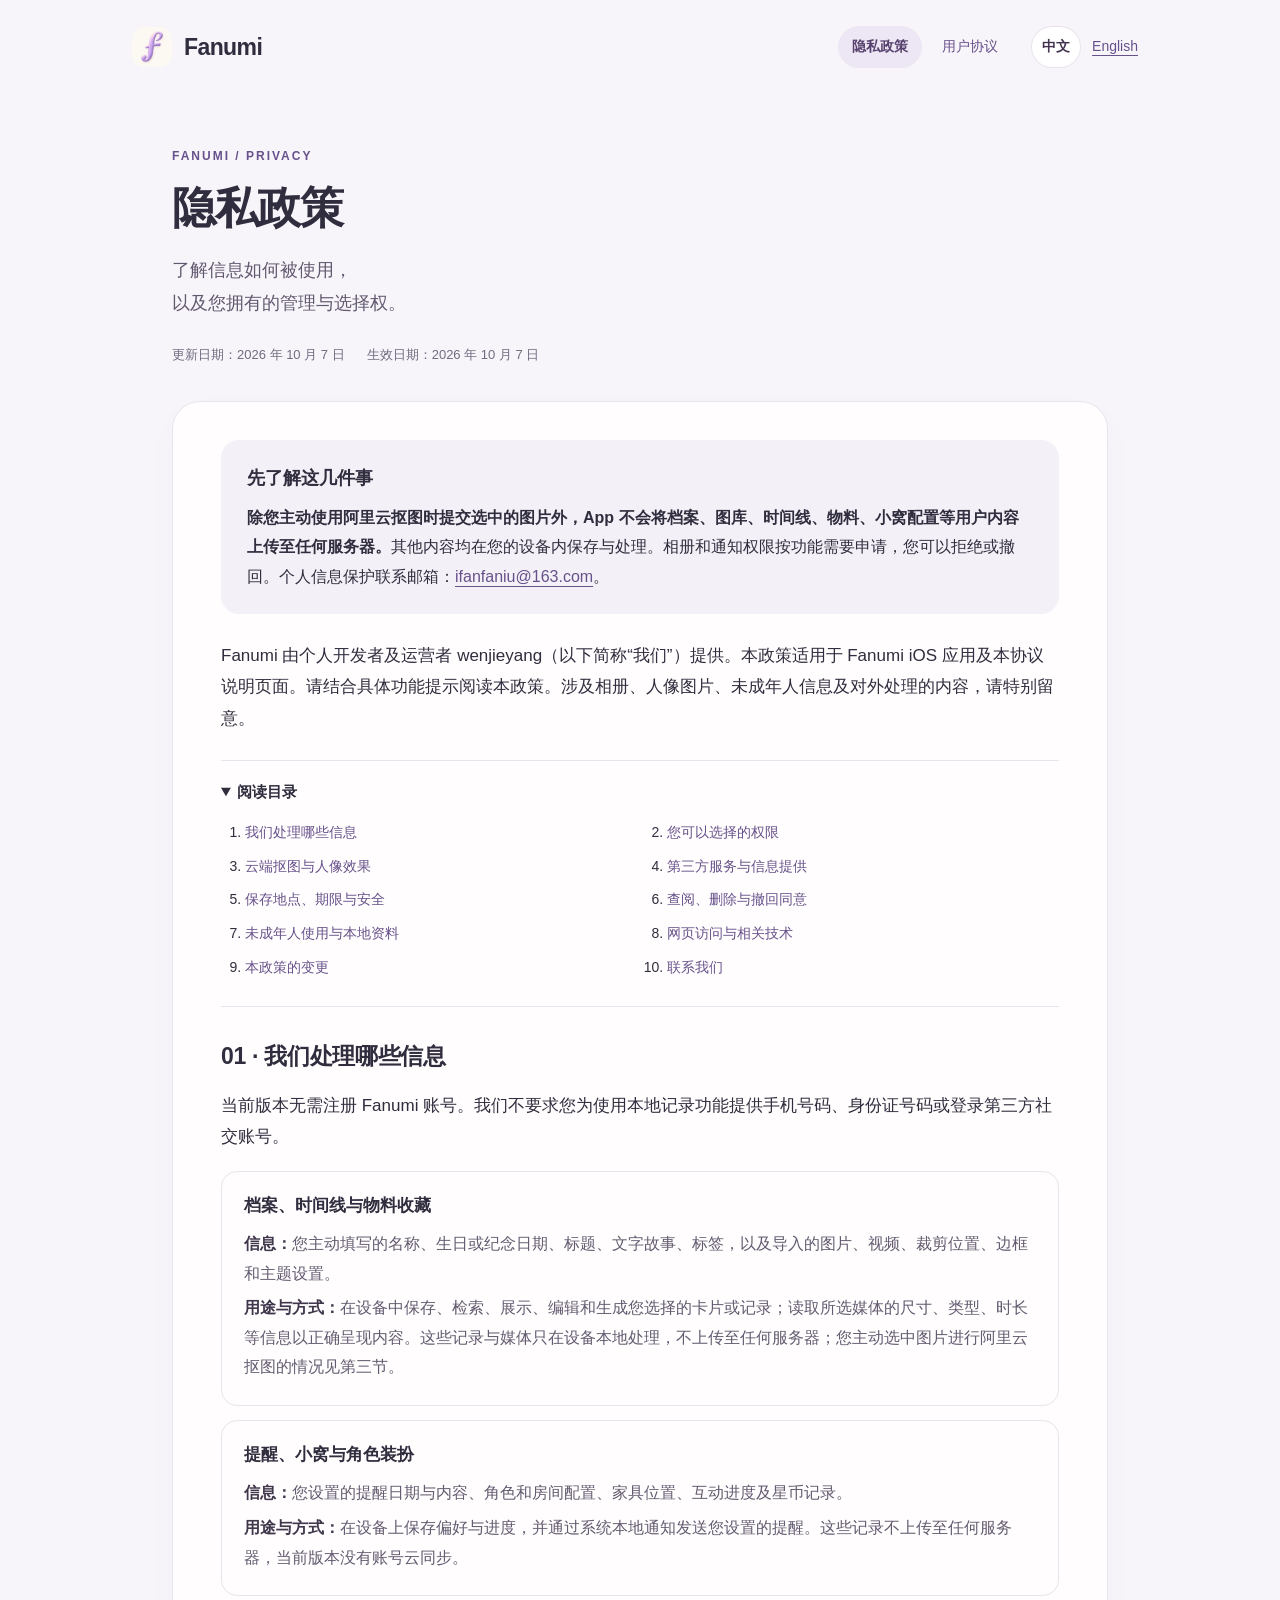
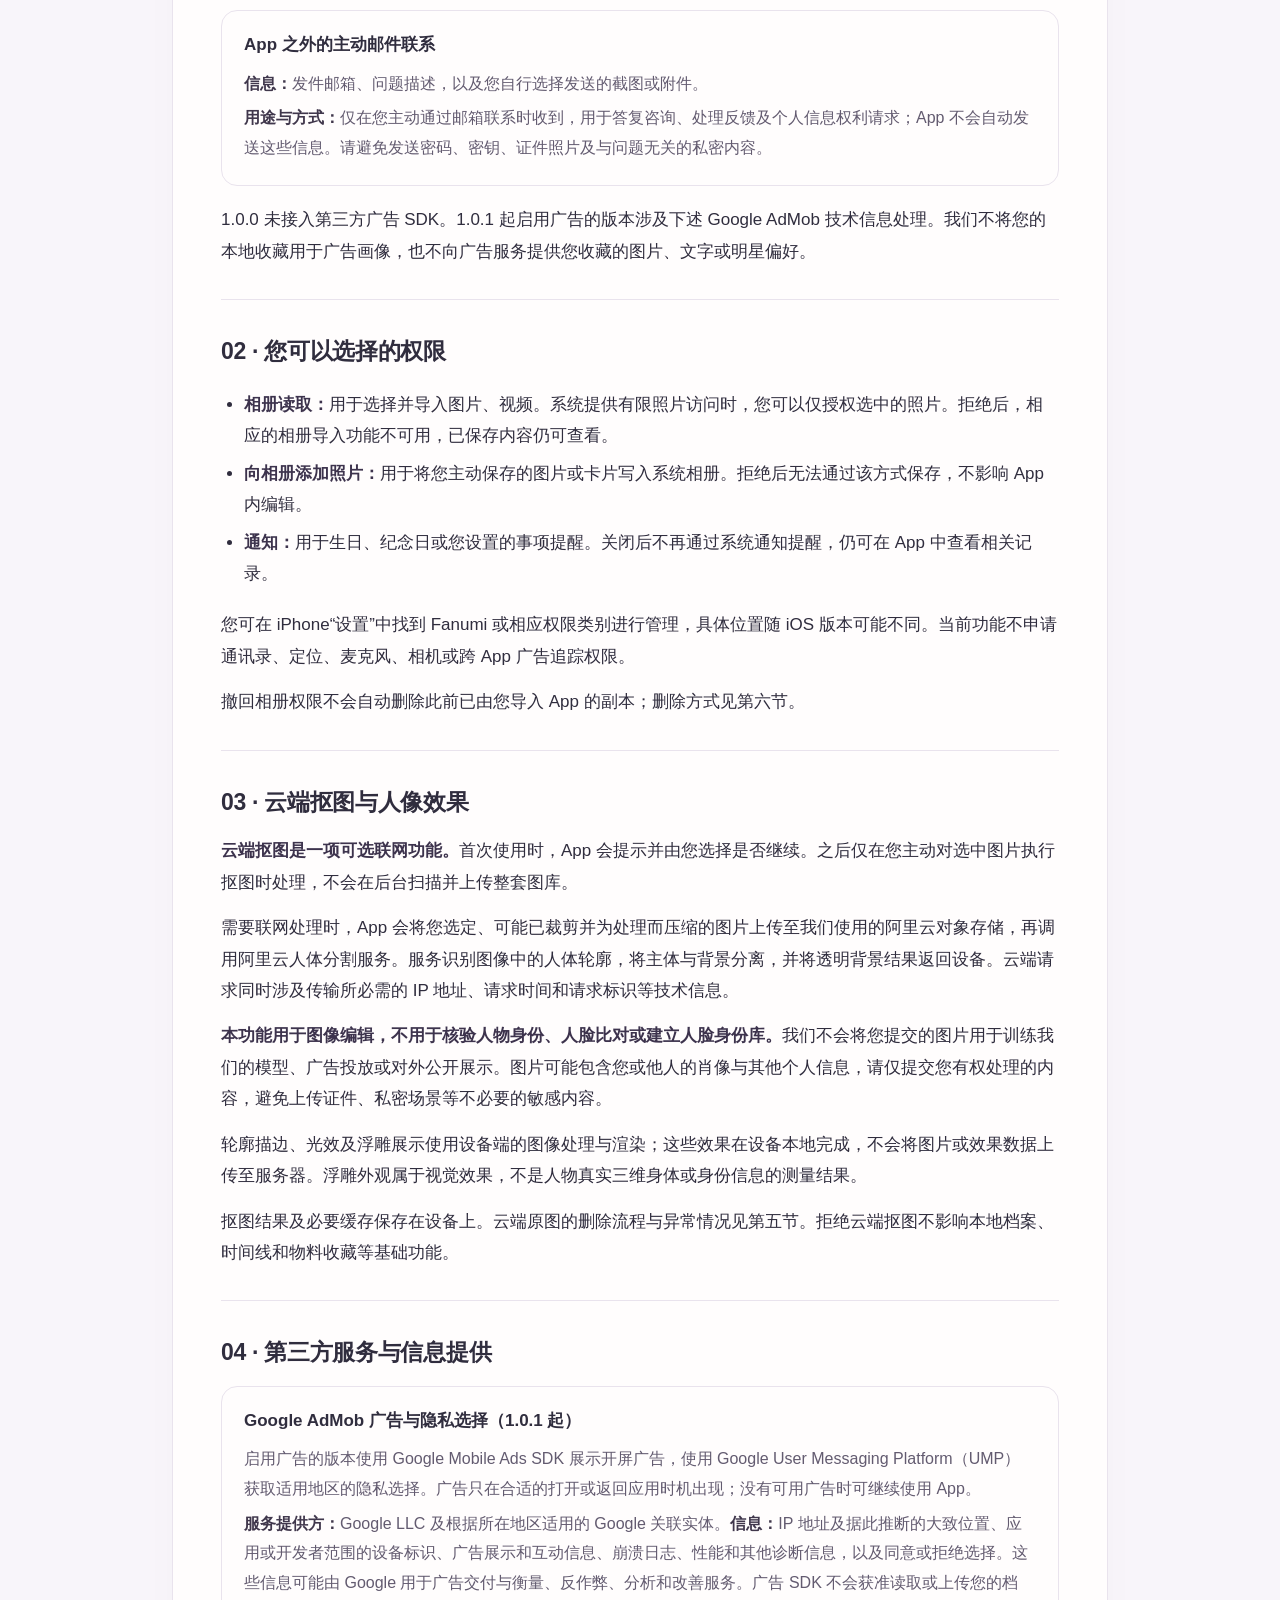
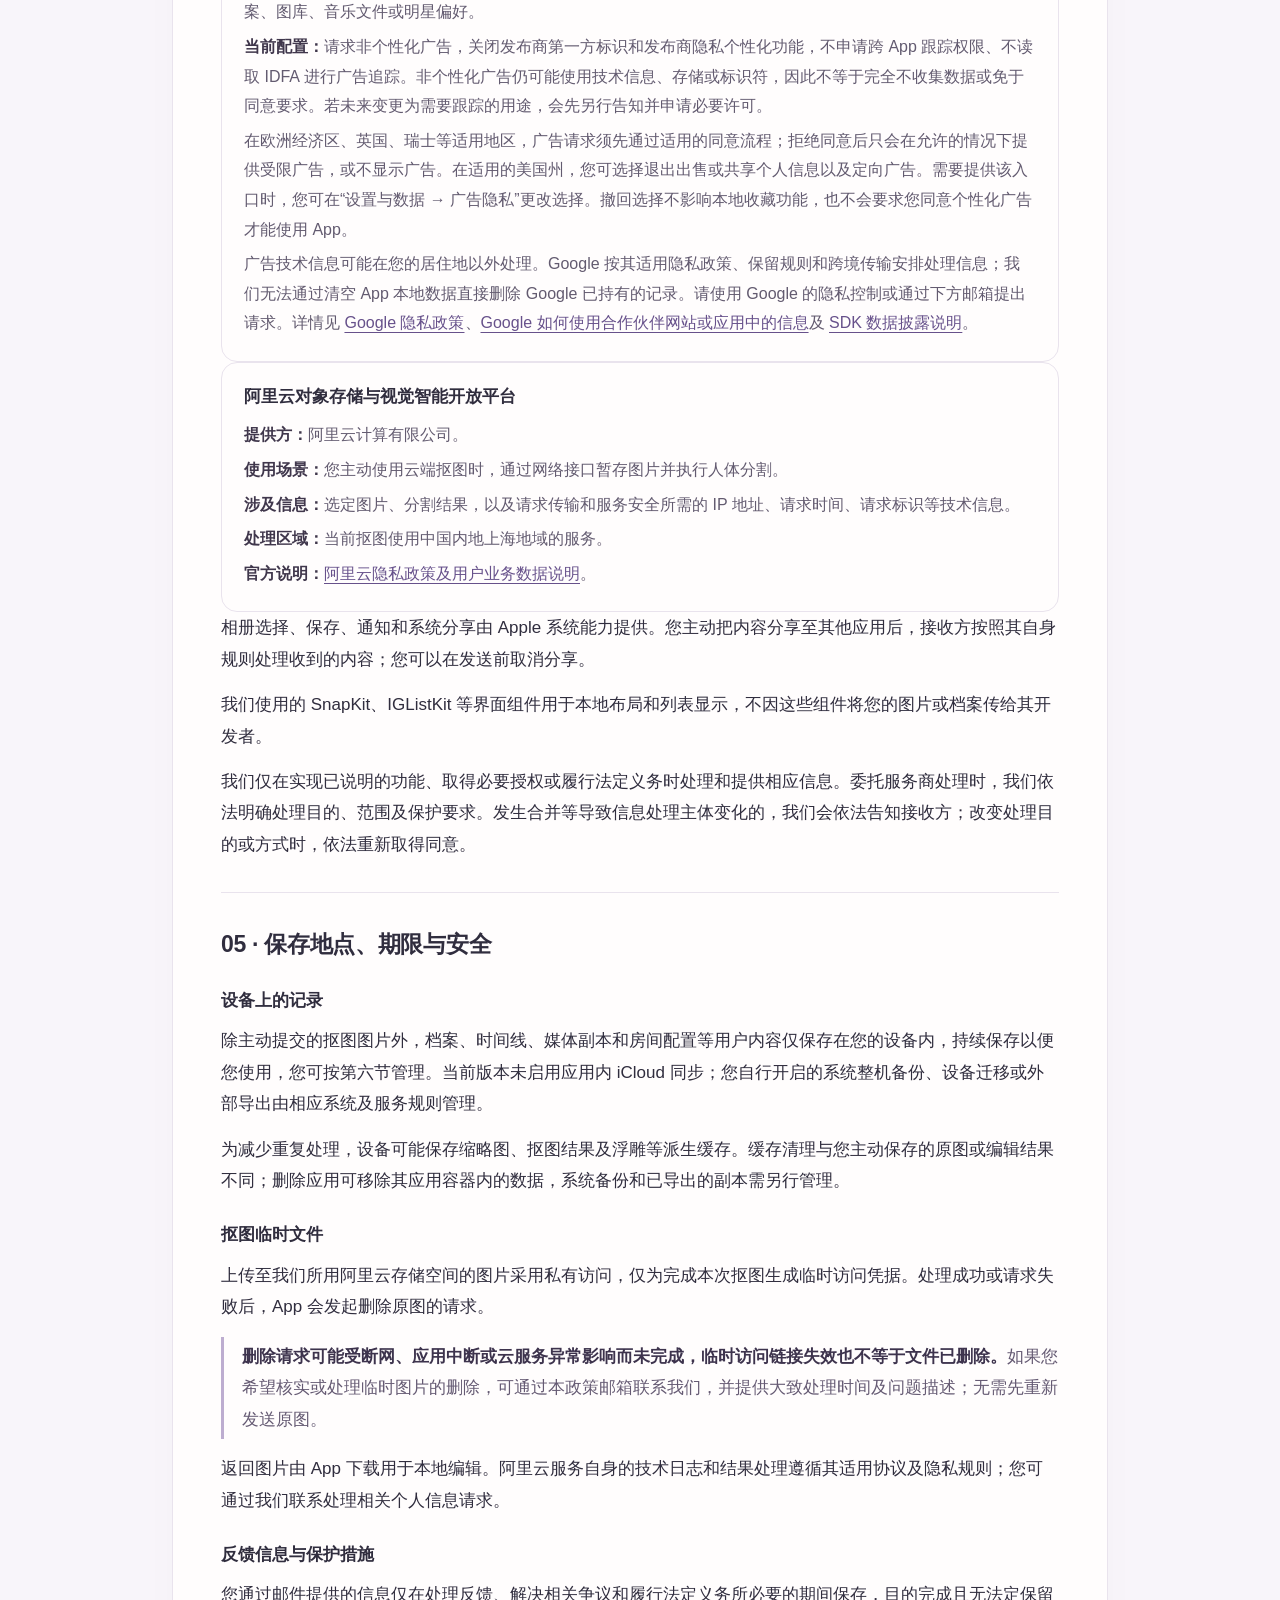
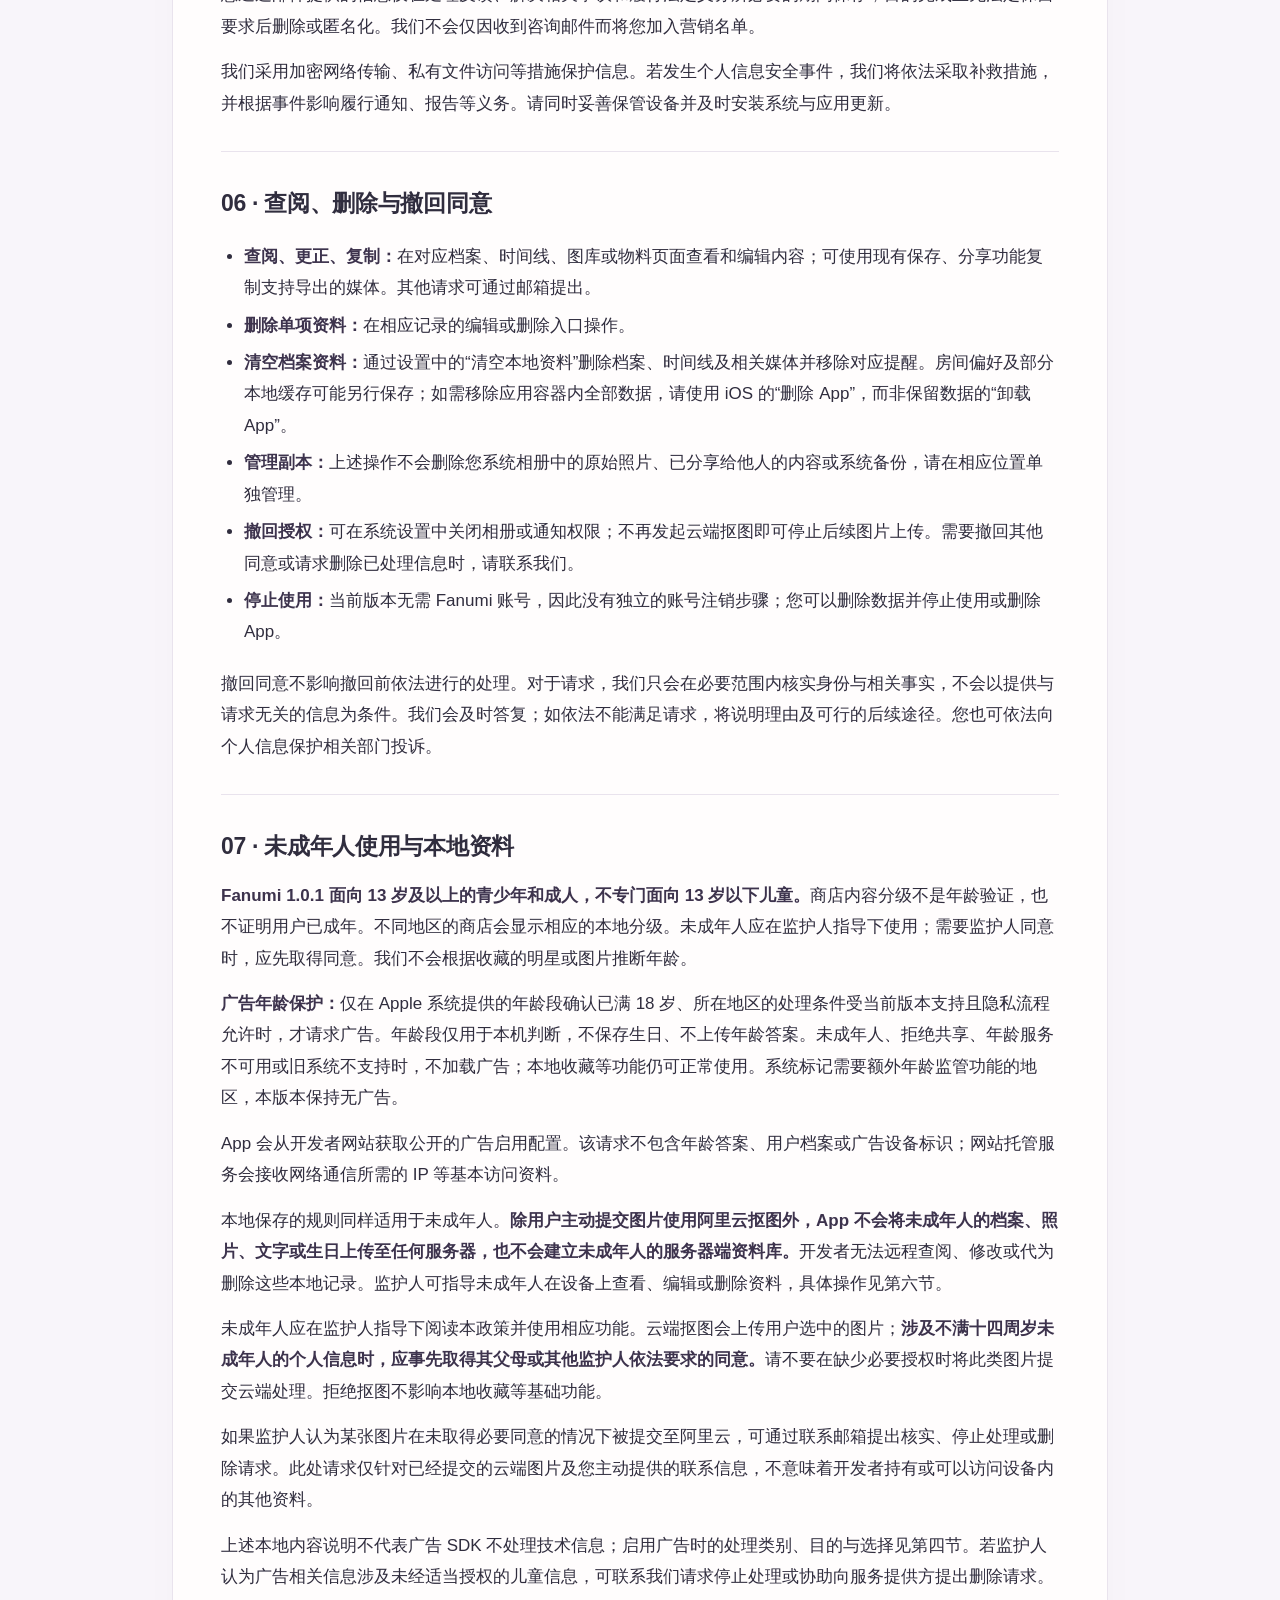
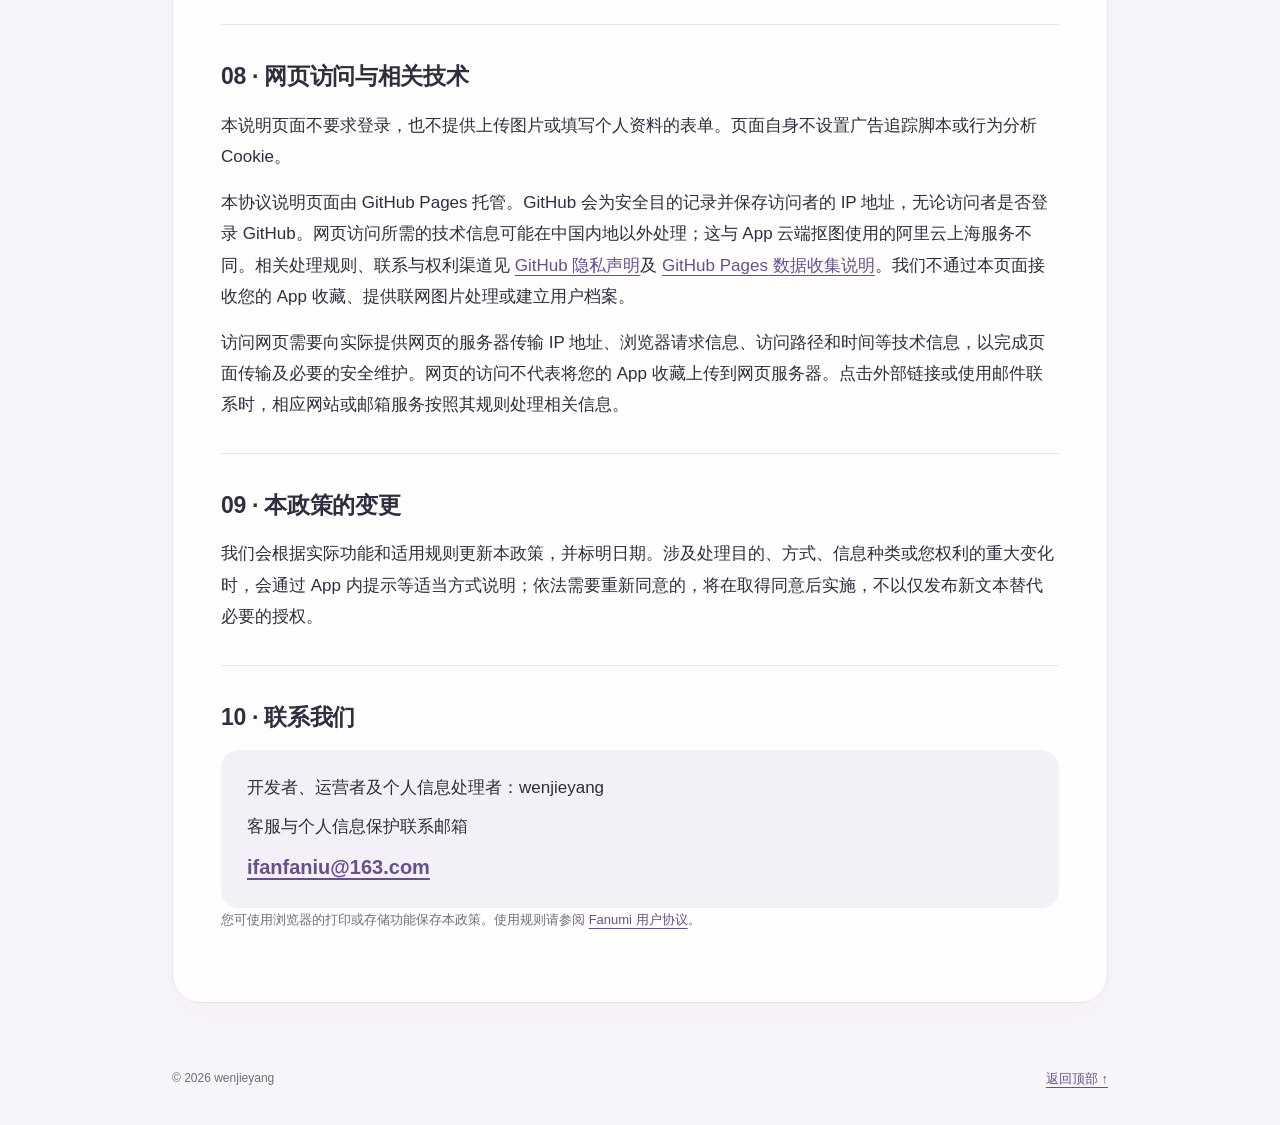
==== commit 7e3ff2ad: "Sync privacy landing page" ====
--- a/index.html
+++ b/index.html
@@ -15,7 +15,7 @@
 <section class="section" id="providers"><h2>04 · 第三方服务与信息提供</h2><div class="data-item" id="advertising"><h3>Google AdMob 广告与隐私选择（1.0.1 起）</h3><p>启用广告的版本使用 Google Mobile Ads SDK 展示开屏广告，使用 Google User Messaging Platform（UMP）获取适用地区的隐私选择。广告只在合适的打开或返回应用时机出现；没有可用广告时可继续使用 App。</p><p><b>服务提供方：</b>Google LLC 及根据所在地区适用的 Google 关联实体。<b>信息：</b>IP 地址及据此推断的大致位置、应用或开发者范围的设备标识、广告展示和互动信息、崩溃日志、性能和其他诊断信息，以及同意或拒绝选择。这些信息可能由 Google 用于广告交付与衡量、反作弊、分析和改善服务。广告 SDK 不会获准读取或上传您的档案、图库、音乐文件或明星偏好。</p><p><b>当前配置：</b>请求非个性化广告，关闭发布商第一方标识和发布商隐私个性化功能，不申请跨 App 跟踪权限、不读取 IDFA 进行广告追踪。非个性化广告仍可能使用技术信息、存储或标识符，因此不等于完全不收集数据或免于同意要求。若未来变更为需要跟踪的用途，会先另行告知并申请必要许可。</p><p>在欧洲经济区、英国、瑞士等适用地区，广告请求须先通过适用的同意流程；拒绝同意后只会在允许的情况下提供受限广告，或不显示广告。在适用的美国州，您可选择退出出售或共享个人信息以及定向广告。需要提供该入口时，您可在“设置与数据 → 广告隐私”更改选择。撤回选择不影响本地收藏功能，也不会要求您同意个性化广告才能使用 App。</p><p>广告技术信息可能在您的居住地以外处理。Google 按其适用隐私政策、保留规则和跨境传输安排处理信息；我们无法通过清空 App 本地数据直接删除 Google 已持有的记录。请使用 Google 的隐私控制或通过下方邮箱提出请求。详情见 <a href="https://policies.google.com/privacy" rel="noreferrer">Google 隐私政策</a>、<a href="https://policies.google.com/technologies/partner-sites" rel="noreferrer">Google 如何使用合作伙伴网站或应用中的信息</a>及 <a href="https://developers.google.com/admob/ios/privacy/data-disclosure" rel="noreferrer">SDK 数据披露说明</a>。</p></div><div class="data-item"><h3>阿里云对象存储与视觉智能开放平台</h3><p><b>提供方：</b>阿里云计算有限公司。</p><p><b>使用场景：</b>您主动使用云端抠图时，通过网络接口暂存图片并执行人体分割。</p><p><b>涉及信息：</b>选定图片、分割结果，以及请求传输和服务安全所需的 IP 地址、请求时间、请求标识等技术信息。</p><p><b>处理区域：</b>当前抠图使用中国内地上海地域的服务。</p><p><b>官方说明：</b><a href="https://terms.aliyun.com/legal-agreement/terms/suit_bu1_ali_cloud/suit_bu1_ali_cloud202107091605_49213.html" rel="noreferrer">阿里云隐私政策及用户业务数据说明</a>。</p></div><p>相册选择、保存、通知和系统分享由 Apple 系统能力提供。您主动把内容分享至其他应用后，接收方按照其自身规则处理收到的内容；您可以在发送前取消分享。</p><p>我们使用的 SnapKit、IGListKit 等界面组件用于本地布局和列表显示，不因这些组件将您的图片或档案传给其开发者。</p><p>我们仅在实现已说明的功能、取得必要授权或履行法定义务时处理和提供相应信息。委托服务商处理时，我们依法明确处理目的、范围及保护要求。发生合并等导致信息处理主体变化的，我们会依法告知接收方；改变处理目的或方式时，依法重新取得同意。</p></section>
 <section class="section" id="storage"><h2>05 · 保存地点、期限与安全</h2><h3>设备上的记录</h3><p>除主动提交的抠图图片外，档案、时间线、媒体副本和房间配置等用户内容仅保存在您的设备内，持续保存以便您使用，您可按第六节管理。当前版本未启用应用内 iCloud 同步；您自行开启的系统整机备份、设备迁移或外部导出由相应系统及服务规则管理。</p><p>为减少重复处理，设备可能保存缩略图、抠图结果及浮雕等派生缓存。缓存清理与您主动保存的原图或编辑结果不同；删除应用可移除其应用容器内的数据，系统备份和已导出的副本需另行管理。</p><h3>抠图临时文件</h3><p>上传至我们所用阿里云存储空间的图片采用私有访问，仅为完成本次抠图生成临时访问凭据。处理成功或请求失败后，App 会发起删除原图的请求。</p><p class="notice"><strong>删除请求可能受断网、应用中断或云服务异常影响而未完成，临时访问链接失效也不等于文件已删除。</strong>如果您希望核实或处理临时图片的删除，可通过本政策邮箱联系我们，并提供大致处理时间及问题描述；无需先重新发送原图。</p><p>返回图片由 App 下载用于本地编辑。阿里云服务自身的技术日志和结果处理遵循其适用协议及隐私规则；您可通过我们联系处理相关个人信息请求。</p><h3>反馈信息与保护措施</h3><p>您通过邮件提供的信息仅在处理反馈、解决相关争议和履行法定义务所必要的期间保存，目的完成且无法定保留要求后删除或匿名化。我们不会仅因收到咨询邮件而将您加入营销名单。</p><p>我们采用加密网络传输、私有文件访问等措施保护信息。若发生个人信息安全事件，我们将依法采取补救措施，并根据事件影响履行通知、报告等义务。请同时妥善保管设备并及时安装系统与应用更新。</p></section>
 <section class="section" id="rights"><h2>06 · 查阅、删除与撤回同意</h2><ul><li><strong>查阅、更正、复制：</strong>在对应档案、时间线、图库或物料页面查看和编辑内容；可使用现有保存、分享功能复制支持导出的媒体。其他请求可通过邮箱提出。</li><li><strong>删除单项资料：</strong>在相应记录的编辑或删除入口操作。</li><li><strong>清空档案资料：</strong>通过设置中的“清空本地资料”删除档案、时间线及相关媒体并移除对应提醒。房间偏好及部分本地缓存可能另行保存；如需移除应用容器内全部数据，请使用 iOS 的“删除 App”，而非保留数据的“卸载 App”。</li><li><strong>管理副本：</strong>上述操作不会删除您系统相册中的原始照片、已分享给他人的内容或系统备份，请在相应位置单独管理。</li><li><strong>撤回授权：</strong>可在系统设置中关闭相册或通知权限；不再发起云端抠图即可停止后续图片上传。需要撤回其他同意或请求删除已处理信息时，请联系我们。</li><li><strong>停止使用：</strong>当前版本无需 Fanumi 账号，因此没有独立的账号注销步骤；您可以删除数据并停止使用或删除 App。</li></ul><p>撤回同意不影响撤回前依法进行的处理。对于请求，我们只会在必要范围内核实身份与相关事实，不会以提供与请求无关的信息为条件。我们会及时答复；如依法不能满足请求，将说明理由及可行的后续途径。您也可依法向个人信息保护相关部门投诉。</p></section>
-<section class="section" id="children"><h2>07 · 未成年人使用与本地资料</h2><p><strong>Fanumi 1.0.1 面向 13 岁及以上的青少年和成人，不专门面向 13 岁以下儿童。</strong>商店内容分级不是年龄验证，也不证明用户已成年。不同地区的商店会显示相应的本地分级。未成年人应在监护人指导下使用；需要监护人同意时，应先取得同意。我们不会根据收藏的明星或图片推断年龄。</p><p>本地保存的规则同样适用于未成年人。<strong>除用户主动提交图片使用阿里云抠图外，App 不会将未成年人的档案、照片、文字或生日上传至任何服务器，也不会建立未成年人的服务器端资料库。</strong>开发者无法远程查阅、修改或代为删除这些本地记录。监护人可指导未成年人在设备上查看、编辑或删除资料，具体操作见第六节。</p><p>未成年人应在监护人指导下阅读本政策并使用相应功能。云端抠图会上传用户选中的图片；<strong>涉及不满十四周岁未成年人的个人信息时，应事先取得其父母或其他监护人依法要求的同意。</strong>请不要在缺少必要授权时将此类图片提交云端处理。拒绝抠图不影响本地收藏等基础功能。</p><p>如果监护人认为某张图片在未取得必要同意的情况下被提交至阿里云，可通过联系邮箱提出核实、停止处理或删除请求。此处请求仅针对已经提交的云端图片及您主动提供的联系信息，不意味着开发者持有或可以访问设备内的其他资料。</p><p>上述本地内容说明不代表广告 SDK 不处理技术信息；启用广告时的处理类别、目的与选择见第四节。若监护人认为广告相关信息涉及未经适当授权的儿童信息，可联系我们请求停止处理或协助向服务提供方提出删除请求。</p></section>
+<section class="section" id="children"><h2>07 · 未成年人使用与本地资料</h2><p><strong>Fanumi 1.0.1 面向 13 岁及以上的青少年和成人，不专门面向 13 岁以下儿童。</strong>商店内容分级不是年龄验证，也不证明用户已成年。不同地区的商店会显示相应的本地分级。未成年人应在监护人指导下使用；需要监护人同意时，应先取得同意。我们不会根据收藏的明星或图片推断年龄。</p><p><strong>广告年龄保护：</strong>仅在 Apple 系统提供的年龄段确认已满 18 岁、所在地区的处理条件受当前版本支持且隐私流程允许时，才请求广告。年龄段仅用于本机判断，不保存生日、不上传年龄答案。未成年人、拒绝共享、年龄服务不可用或旧系统不支持时，不加载广告；本地收藏等功能仍可正常使用。系统标记需要额外年龄监管功能的地区，本版本保持无广告。</p><p>App 会从开发者网站获取公开的广告启用配置。该请求不包含年龄答案、用户档案或广告设备标识；网站托管服务会接收网络通信所需的 IP 等基本访问资料。</p><p>本地保存的规则同样适用于未成年人。<strong>除用户主动提交图片使用阿里云抠图外，App 不会将未成年人的档案、照片、文字或生日上传至任何服务器，也不会建立未成年人的服务器端资料库。</strong>开发者无法远程查阅、修改或代为删除这些本地记录。监护人可指导未成年人在设备上查看、编辑或删除资料，具体操作见第六节。</p><p>未成年人应在监护人指导下阅读本政策并使用相应功能。云端抠图会上传用户选中的图片；<strong>涉及不满十四周岁未成年人的个人信息时，应事先取得其父母或其他监护人依法要求的同意。</strong>请不要在缺少必要授权时将此类图片提交云端处理。拒绝抠图不影响本地收藏等基础功能。</p><p>如果监护人认为某张图片在未取得必要同意的情况下被提交至阿里云，可通过联系邮箱提出核实、停止处理或删除请求。此处请求仅针对已经提交的云端图片及您主动提供的联系信息，不意味着开发者持有或可以访问设备内的其他资料。</p><p>上述本地内容说明不代表广告 SDK 不处理技术信息；启用广告时的处理类别、目的与选择见第四节。若监护人认为广告相关信息涉及未经适当授权的儿童信息，可联系我们请求停止处理或协助向服务提供方提出删除请求。</p></section>
 <section class="section" id="web"><h2>08 · 网页访问与相关技术</h2><p>本说明页面不要求登录，也不提供上传图片或填写个人资料的表单。页面自身不设置广告追踪脚本或行为分析 Cookie。</p><p>本协议说明页面由 GitHub Pages 托管。GitHub 会为安全目的记录并保存访问者的 IP 地址，无论访问者是否登录 GitHub。网页访问所需的技术信息可能在中国内地以外处理；这与 App 云端抠图使用的阿里云上海服务不同。相关处理规则、联系与权利渠道见 <a href="https://docs.github.com/en/site-policy/privacy-policies/github-general-privacy-statement" rel="noreferrer">GitHub 隐私声明</a>及 <a href="https://docs.github.com/en/pages/getting-started-with-github-pages/what-is-github-pages#data-collection" rel="noreferrer">GitHub Pages 数据收集说明</a>。我们不通过本页面接收您的 App 收藏、提供联网图片处理或建立用户档案。</p><p>访问网页需要向实际提供网页的服务器传输 IP 地址、浏览器请求信息、访问路径和时间等技术信息，以完成页面传输及必要的安全维护。网页的访问不代表将您的 App 收藏上传到网页服务器。点击外部链接或使用邮件联系时，相应网站或邮箱服务按照其规则处理相关信息。</p></section>
 <section class="section" id="changes"><h2>09 · 本政策的变更</h2><p>我们会根据实际功能和适用规则更新本政策，并标明日期。涉及处理目的、方式、信息种类或您权利的重大变化时，会通过 App 内提示等适当方式说明；依法需要重新同意的，将在取得同意后实施，不以仅发布新文本替代必要的授权。</p></section>
 <section class="section" id="contact"><h2>10 · 联系我们</h2><div class="contact"><p>开发者、运营者及个人信息处理者：wenjieyang</p><p>客服与个人信息保护联系邮箱</p><a href="mailto:ifanfaniu@163.com">ifanfaniu@163.com</a></div><p class="print-note">您可使用浏览器的打印或存储功能保存本政策。使用规则请参阅 <a href="terms.html">Fanumi 用户协议</a>。</p></section>
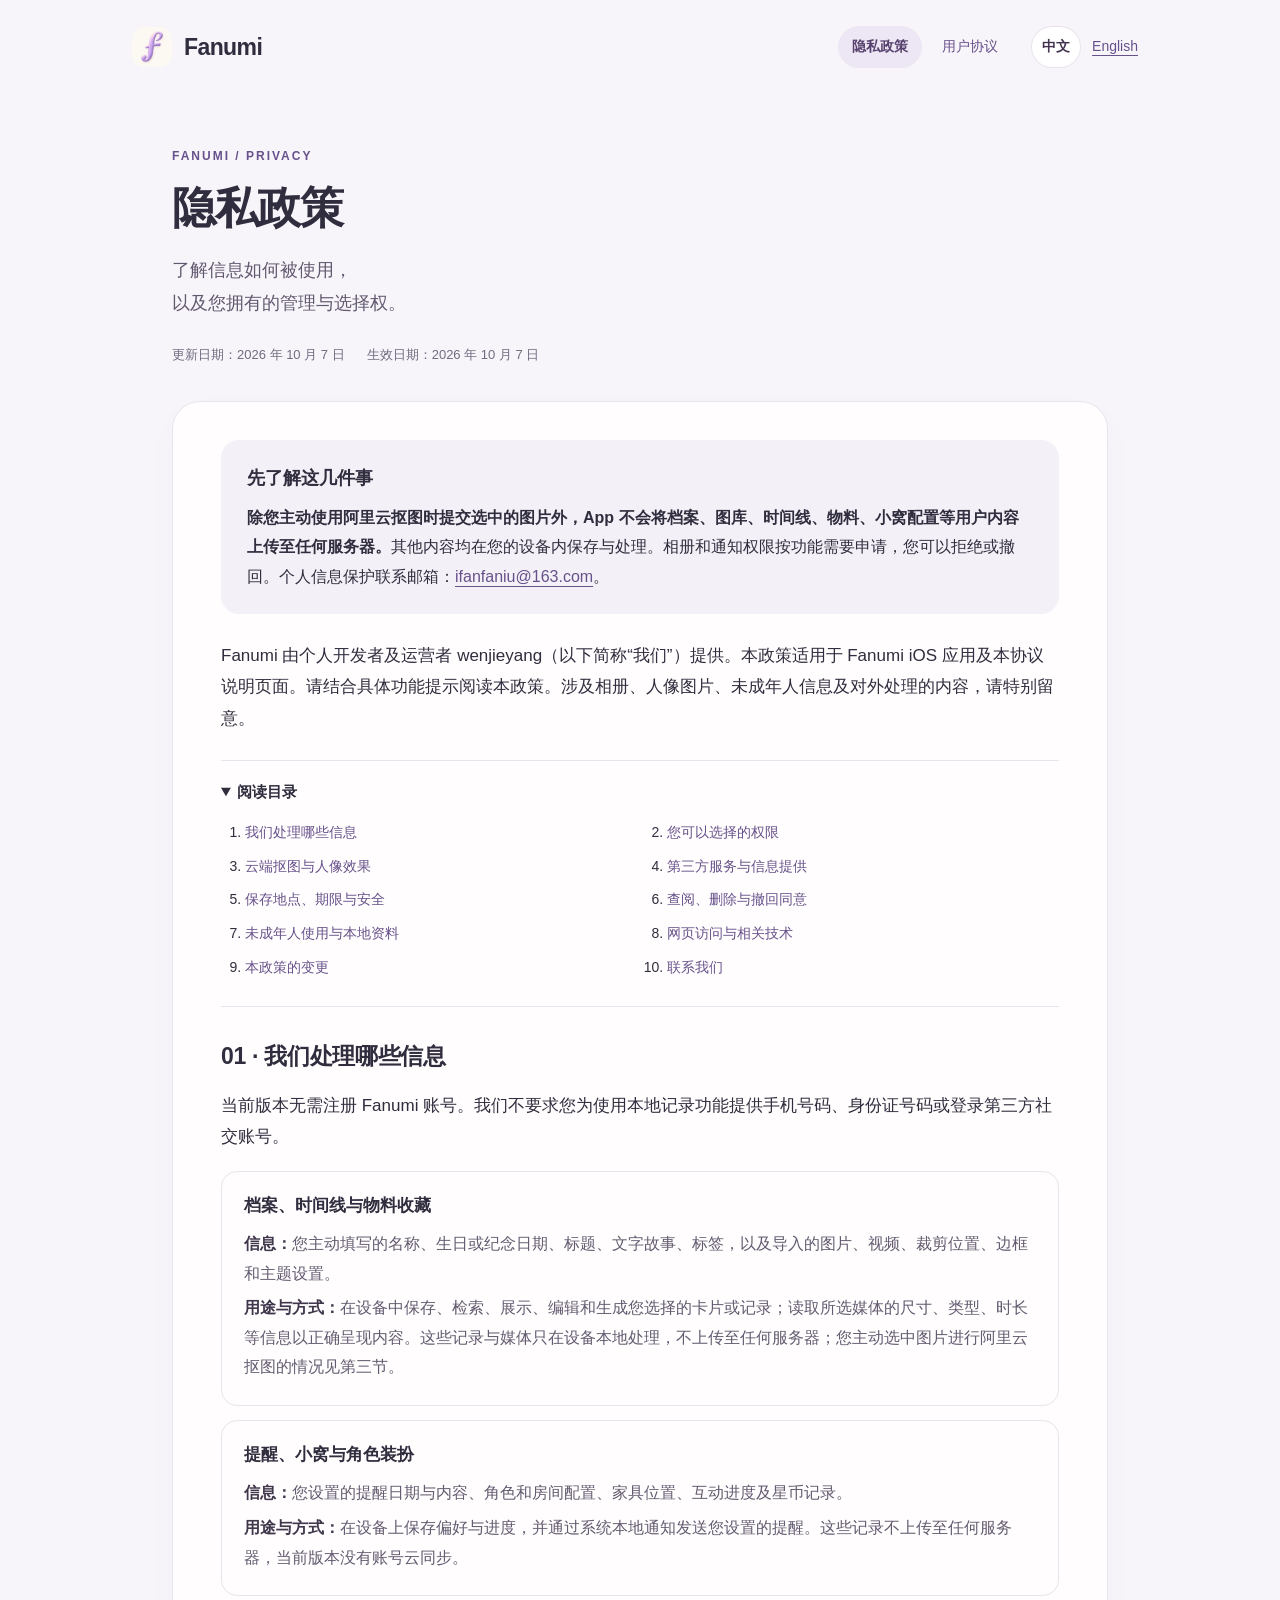
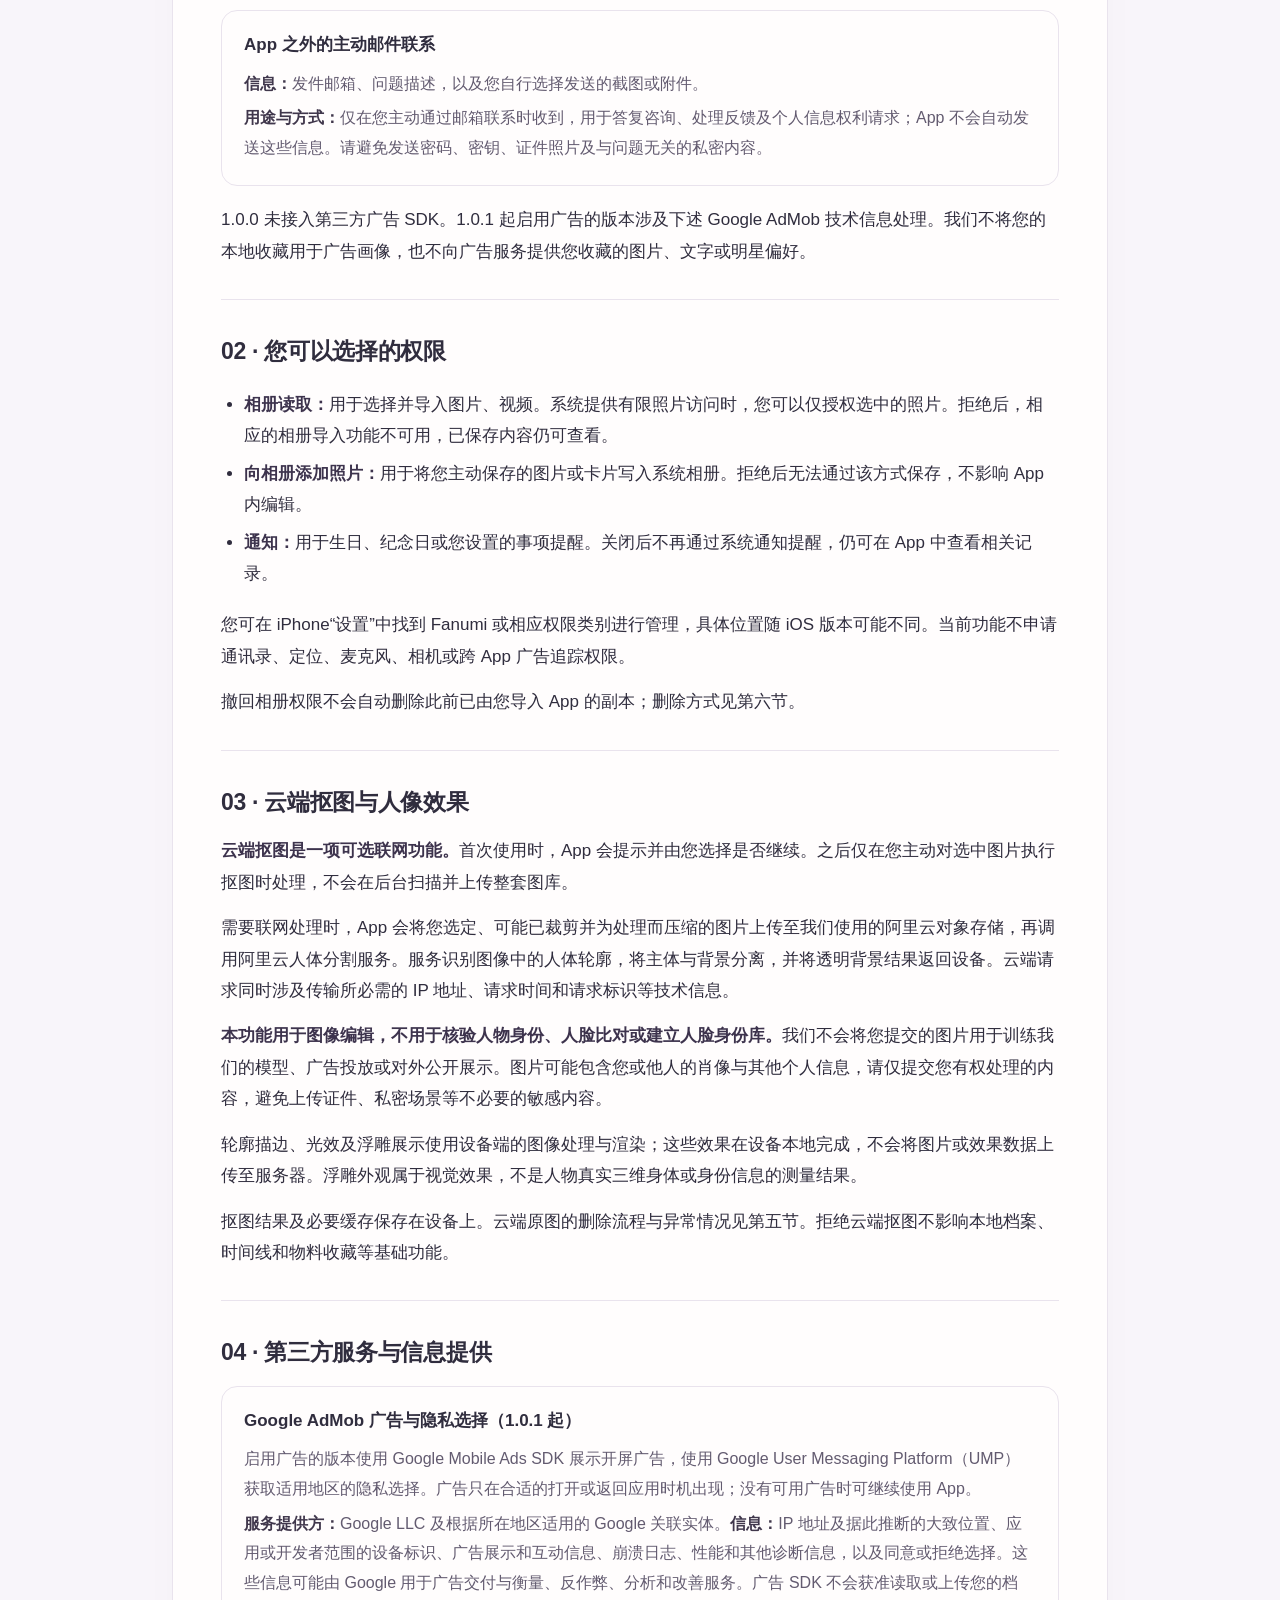
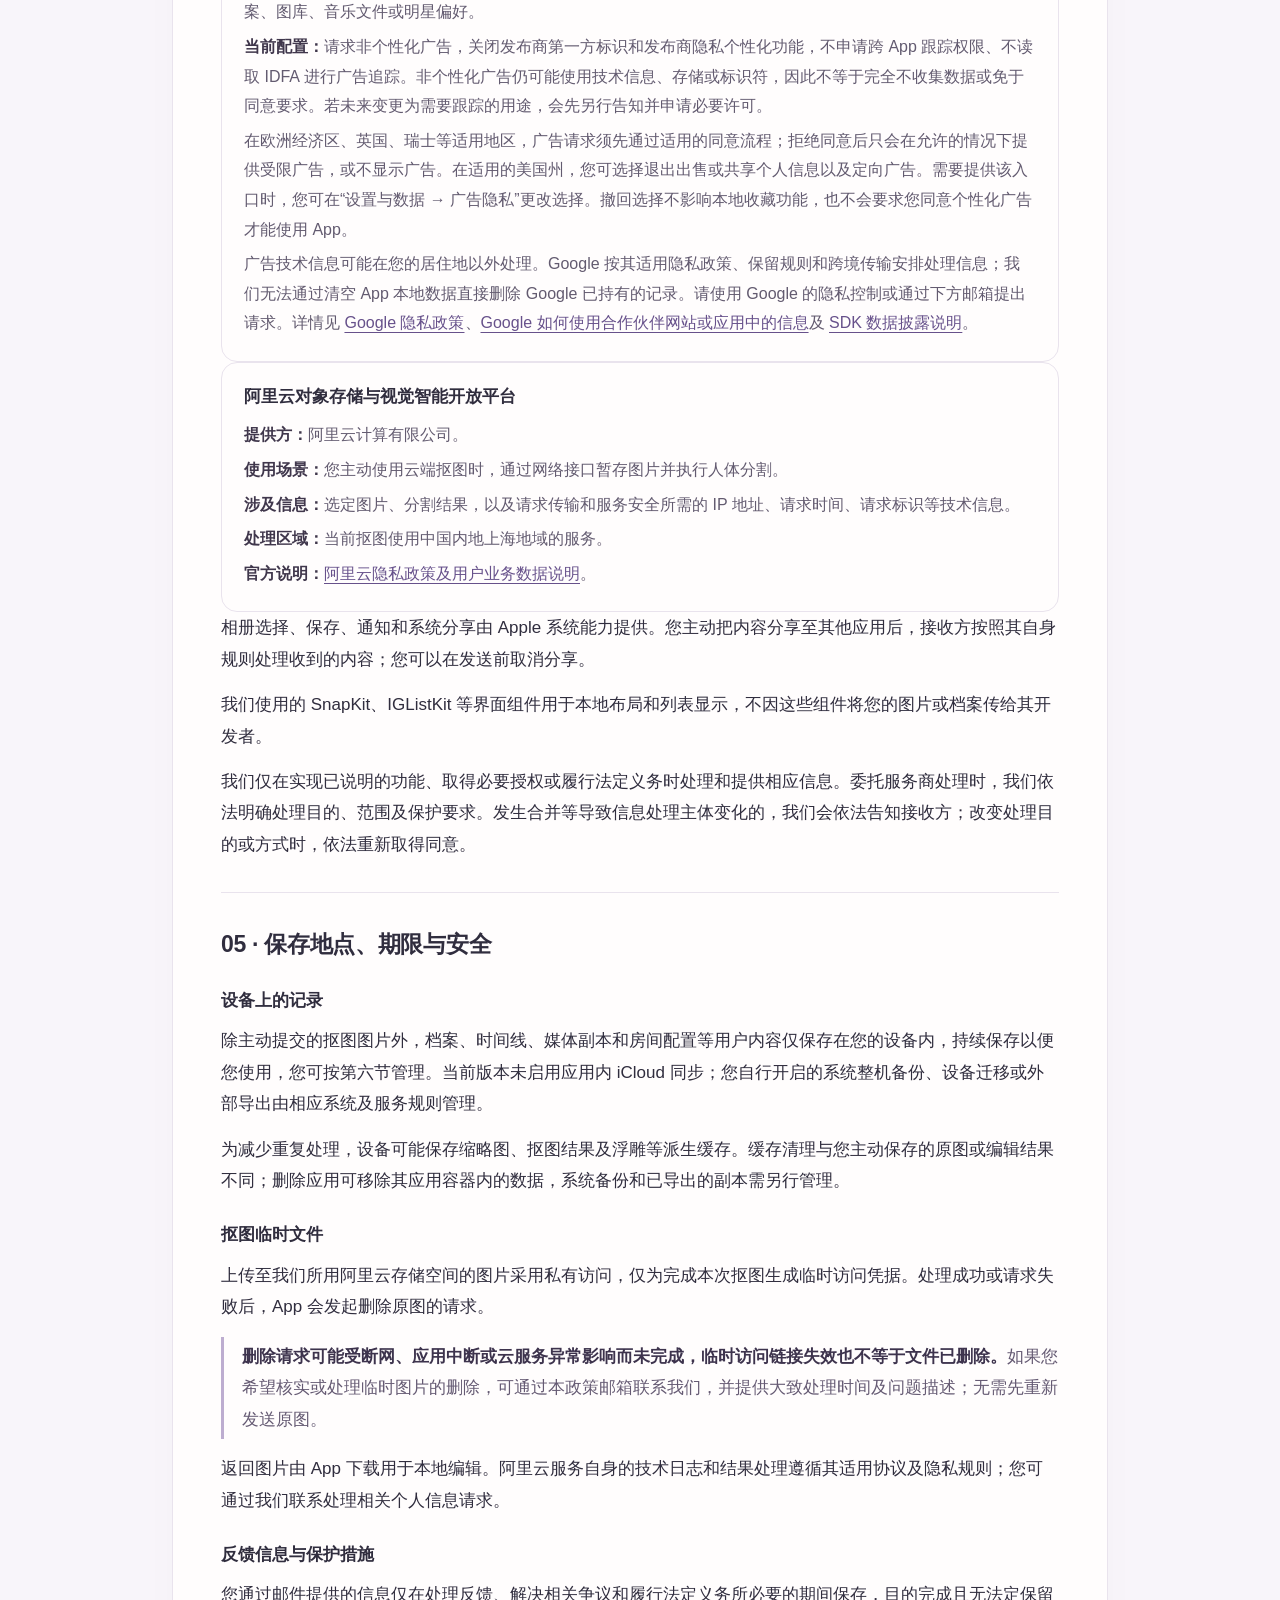
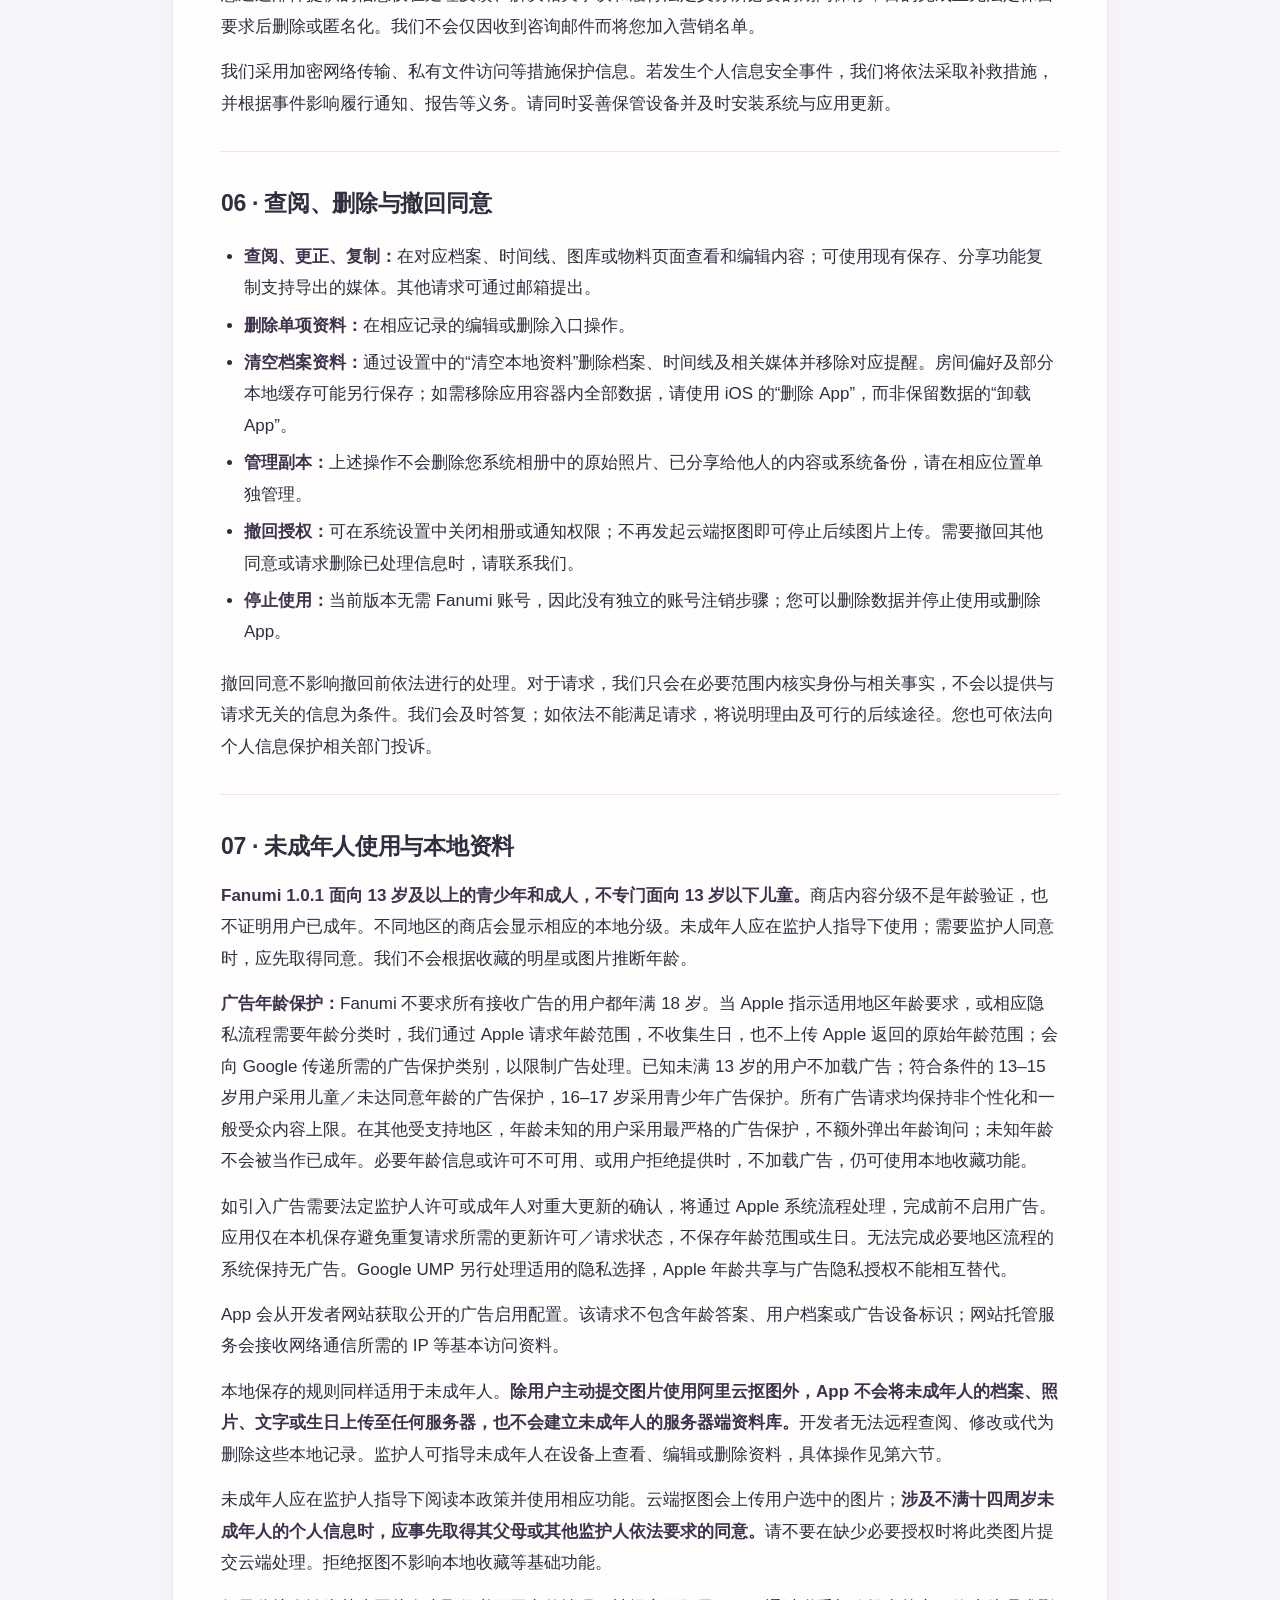
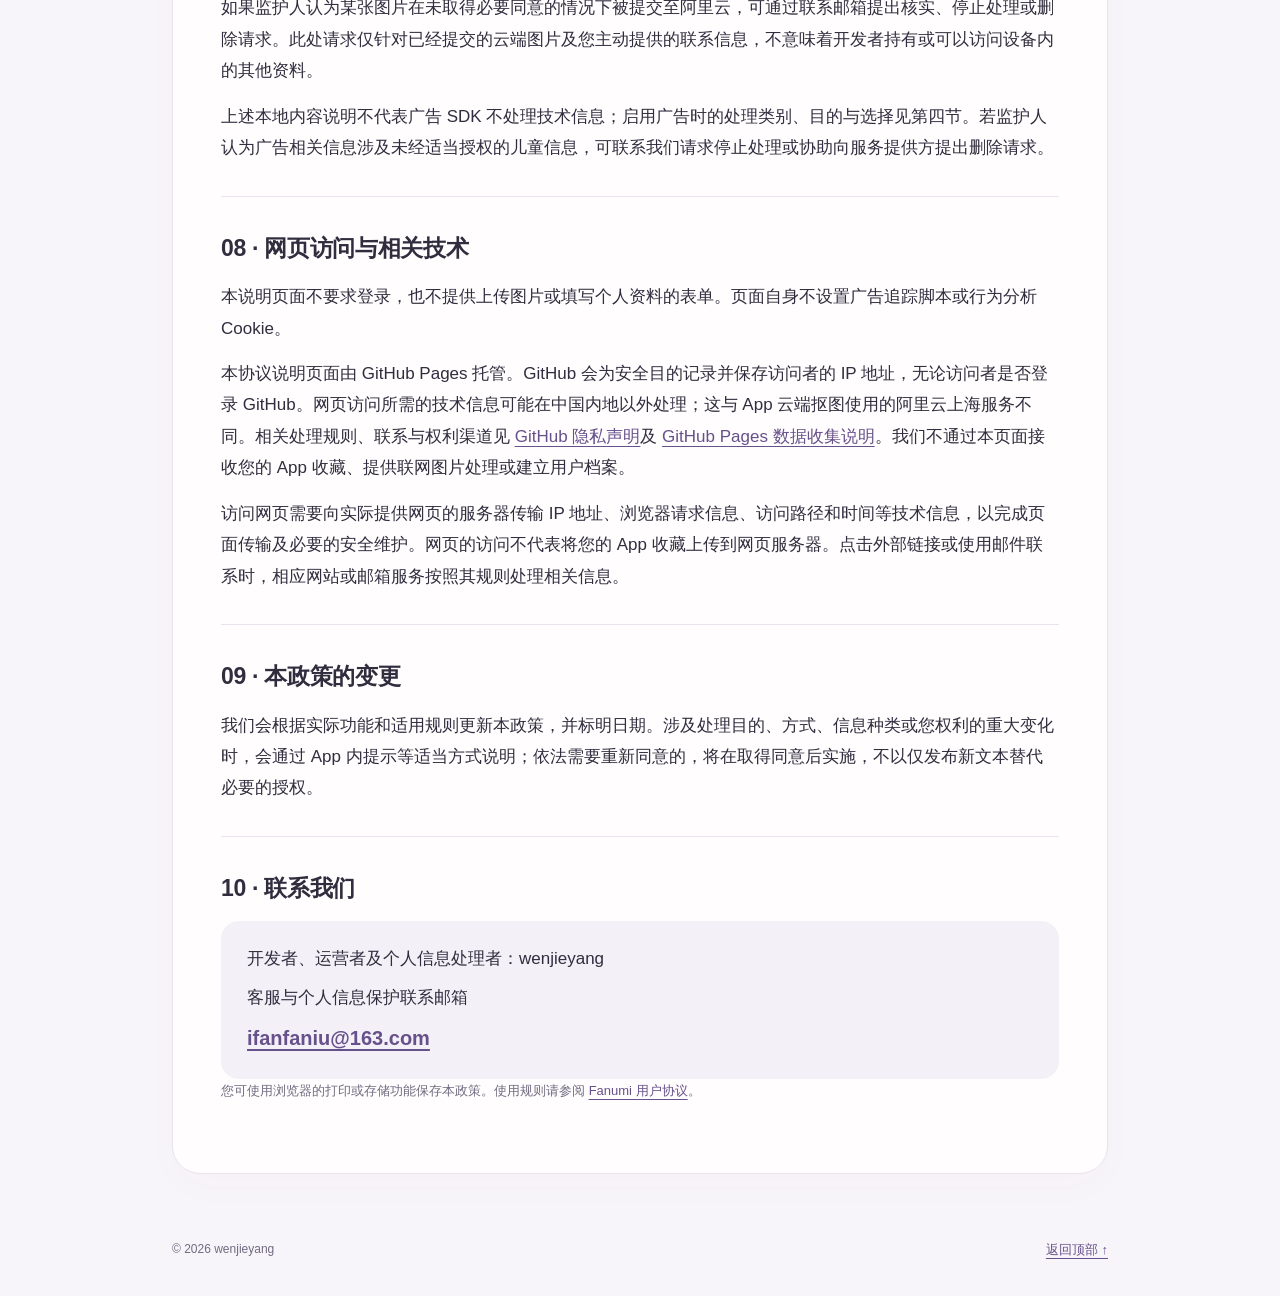
==== commit 2b06e1f8: "Clarify regional age safeguards and restricted advertising" ====
--- a/index.html
+++ b/index.html
@@ -15,7 +15,7 @@
 <section class="section" id="providers"><h2>04 · 第三方服务与信息提供</h2><div class="data-item" id="advertising"><h3>Google AdMob 广告与隐私选择（1.0.1 起）</h3><p>启用广告的版本使用 Google Mobile Ads SDK 展示开屏广告，使用 Google User Messaging Platform（UMP）获取适用地区的隐私选择。广告只在合适的打开或返回应用时机出现；没有可用广告时可继续使用 App。</p><p><b>服务提供方：</b>Google LLC 及根据所在地区适用的 Google 关联实体。<b>信息：</b>IP 地址及据此推断的大致位置、应用或开发者范围的设备标识、广告展示和互动信息、崩溃日志、性能和其他诊断信息，以及同意或拒绝选择。这些信息可能由 Google 用于广告交付与衡量、反作弊、分析和改善服务。广告 SDK 不会获准读取或上传您的档案、图库、音乐文件或明星偏好。</p><p><b>当前配置：</b>请求非个性化广告，关闭发布商第一方标识和发布商隐私个性化功能，不申请跨 App 跟踪权限、不读取 IDFA 进行广告追踪。非个性化广告仍可能使用技术信息、存储或标识符，因此不等于完全不收集数据或免于同意要求。若未来变更为需要跟踪的用途，会先另行告知并申请必要许可。</p><p>在欧洲经济区、英国、瑞士等适用地区，广告请求须先通过适用的同意流程；拒绝同意后只会在允许的情况下提供受限广告，或不显示广告。在适用的美国州，您可选择退出出售或共享个人信息以及定向广告。需要提供该入口时，您可在“设置与数据 → 广告隐私”更改选择。撤回选择不影响本地收藏功能，也不会要求您同意个性化广告才能使用 App。</p><p>广告技术信息可能在您的居住地以外处理。Google 按其适用隐私政策、保留规则和跨境传输安排处理信息；我们无法通过清空 App 本地数据直接删除 Google 已持有的记录。请使用 Google 的隐私控制或通过下方邮箱提出请求。详情见 <a href="https://policies.google.com/privacy" rel="noreferrer">Google 隐私政策</a>、<a href="https://policies.google.com/technologies/partner-sites" rel="noreferrer">Google 如何使用合作伙伴网站或应用中的信息</a>及 <a href="https://developers.google.com/admob/ios/privacy/data-disclosure" rel="noreferrer">SDK 数据披露说明</a>。</p></div><div class="data-item"><h3>阿里云对象存储与视觉智能开放平台</h3><p><b>提供方：</b>阿里云计算有限公司。</p><p><b>使用场景：</b>您主动使用云端抠图时，通过网络接口暂存图片并执行人体分割。</p><p><b>涉及信息：</b>选定图片、分割结果，以及请求传输和服务安全所需的 IP 地址、请求时间、请求标识等技术信息。</p><p><b>处理区域：</b>当前抠图使用中国内地上海地域的服务。</p><p><b>官方说明：</b><a href="https://terms.aliyun.com/legal-agreement/terms/suit_bu1_ali_cloud/suit_bu1_ali_cloud202107091605_49213.html" rel="noreferrer">阿里云隐私政策及用户业务数据说明</a>。</p></div><p>相册选择、保存、通知和系统分享由 Apple 系统能力提供。您主动把内容分享至其他应用后，接收方按照其自身规则处理收到的内容；您可以在发送前取消分享。</p><p>我们使用的 SnapKit、IGListKit 等界面组件用于本地布局和列表显示，不因这些组件将您的图片或档案传给其开发者。</p><p>我们仅在实现已说明的功能、取得必要授权或履行法定义务时处理和提供相应信息。委托服务商处理时，我们依法明确处理目的、范围及保护要求。发生合并等导致信息处理主体变化的，我们会依法告知接收方；改变处理目的或方式时，依法重新取得同意。</p></section>
 <section class="section" id="storage"><h2>05 · 保存地点、期限与安全</h2><h3>设备上的记录</h3><p>除主动提交的抠图图片外，档案、时间线、媒体副本和房间配置等用户内容仅保存在您的设备内，持续保存以便您使用，您可按第六节管理。当前版本未启用应用内 iCloud 同步；您自行开启的系统整机备份、设备迁移或外部导出由相应系统及服务规则管理。</p><p>为减少重复处理，设备可能保存缩略图、抠图结果及浮雕等派生缓存。缓存清理与您主动保存的原图或编辑结果不同；删除应用可移除其应用容器内的数据，系统备份和已导出的副本需另行管理。</p><h3>抠图临时文件</h3><p>上传至我们所用阿里云存储空间的图片采用私有访问，仅为完成本次抠图生成临时访问凭据。处理成功或请求失败后，App 会发起删除原图的请求。</p><p class="notice"><strong>删除请求可能受断网、应用中断或云服务异常影响而未完成，临时访问链接失效也不等于文件已删除。</strong>如果您希望核实或处理临时图片的删除，可通过本政策邮箱联系我们，并提供大致处理时间及问题描述；无需先重新发送原图。</p><p>返回图片由 App 下载用于本地编辑。阿里云服务自身的技术日志和结果处理遵循其适用协议及隐私规则；您可通过我们联系处理相关个人信息请求。</p><h3>反馈信息与保护措施</h3><p>您通过邮件提供的信息仅在处理反馈、解决相关争议和履行法定义务所必要的期间保存，目的完成且无法定保留要求后删除或匿名化。我们不会仅因收到咨询邮件而将您加入营销名单。</p><p>我们采用加密网络传输、私有文件访问等措施保护信息。若发生个人信息安全事件，我们将依法采取补救措施，并根据事件影响履行通知、报告等义务。请同时妥善保管设备并及时安装系统与应用更新。</p></section>
 <section class="section" id="rights"><h2>06 · 查阅、删除与撤回同意</h2><ul><li><strong>查阅、更正、复制：</strong>在对应档案、时间线、图库或物料页面查看和编辑内容；可使用现有保存、分享功能复制支持导出的媒体。其他请求可通过邮箱提出。</li><li><strong>删除单项资料：</strong>在相应记录的编辑或删除入口操作。</li><li><strong>清空档案资料：</strong>通过设置中的“清空本地资料”删除档案、时间线及相关媒体并移除对应提醒。房间偏好及部分本地缓存可能另行保存；如需移除应用容器内全部数据，请使用 iOS 的“删除 App”，而非保留数据的“卸载 App”。</li><li><strong>管理副本：</strong>上述操作不会删除您系统相册中的原始照片、已分享给他人的内容或系统备份，请在相应位置单独管理。</li><li><strong>撤回授权：</strong>可在系统设置中关闭相册或通知权限；不再发起云端抠图即可停止后续图片上传。需要撤回其他同意或请求删除已处理信息时，请联系我们。</li><li><strong>停止使用：</strong>当前版本无需 Fanumi 账号，因此没有独立的账号注销步骤；您可以删除数据并停止使用或删除 App。</li></ul><p>撤回同意不影响撤回前依法进行的处理。对于请求，我们只会在必要范围内核实身份与相关事实，不会以提供与请求无关的信息为条件。我们会及时答复；如依法不能满足请求，将说明理由及可行的后续途径。您也可依法向个人信息保护相关部门投诉。</p></section>
-<section class="section" id="children"><h2>07 · 未成年人使用与本地资料</h2><p><strong>Fanumi 1.0.1 面向 13 岁及以上的青少年和成人，不专门面向 13 岁以下儿童。</strong>商店内容分级不是年龄验证，也不证明用户已成年。不同地区的商店会显示相应的本地分级。未成年人应在监护人指导下使用；需要监护人同意时，应先取得同意。我们不会根据收藏的明星或图片推断年龄。</p><p><strong>广告年龄保护：</strong>仅在 Apple 系统提供的年龄段确认已满 18 岁、所在地区的处理条件受当前版本支持且隐私流程允许时，才请求广告。年龄段仅用于本机判断，不保存生日、不上传年龄答案。未成年人、拒绝共享、年龄服务不可用或旧系统不支持时，不加载广告；本地收藏等功能仍可正常使用。系统标记需要额外年龄监管功能的地区，本版本保持无广告。</p><p>App 会从开发者网站获取公开的广告启用配置。该请求不包含年龄答案、用户档案或广告设备标识；网站托管服务会接收网络通信所需的 IP 等基本访问资料。</p><p>本地保存的规则同样适用于未成年人。<strong>除用户主动提交图片使用阿里云抠图外，App 不会将未成年人的档案、照片、文字或生日上传至任何服务器，也不会建立未成年人的服务器端资料库。</strong>开发者无法远程查阅、修改或代为删除这些本地记录。监护人可指导未成年人在设备上查看、编辑或删除资料，具体操作见第六节。</p><p>未成年人应在监护人指导下阅读本政策并使用相应功能。云端抠图会上传用户选中的图片；<strong>涉及不满十四周岁未成年人的个人信息时，应事先取得其父母或其他监护人依法要求的同意。</strong>请不要在缺少必要授权时将此类图片提交云端处理。拒绝抠图不影响本地收藏等基础功能。</p><p>如果监护人认为某张图片在未取得必要同意的情况下被提交至阿里云，可通过联系邮箱提出核实、停止处理或删除请求。此处请求仅针对已经提交的云端图片及您主动提供的联系信息，不意味着开发者持有或可以访问设备内的其他资料。</p><p>上述本地内容说明不代表广告 SDK 不处理技术信息；启用广告时的处理类别、目的与选择见第四节。若监护人认为广告相关信息涉及未经适当授权的儿童信息，可联系我们请求停止处理或协助向服务提供方提出删除请求。</p></section>
+<section class="section" id="children"><h2>07 · 未成年人使用与本地资料</h2><p><strong>Fanumi 1.0.1 面向 13 岁及以上的青少年和成人，不专门面向 13 岁以下儿童。</strong>商店内容分级不是年龄验证，也不证明用户已成年。不同地区的商店会显示相应的本地分级。未成年人应在监护人指导下使用；需要监护人同意时，应先取得同意。我们不会根据收藏的明星或图片推断年龄。</p><p><strong>广告年龄保护：</strong>Fanumi 不要求所有接收广告的用户都年满 18 岁。当 Apple 指示适用地区年龄要求，或相应隐私流程需要年龄分类时，我们通过 Apple 请求年龄范围，不收集生日，也不上传 Apple 返回的原始年龄范围；会向 Google 传递所需的广告保护类别，以限制广告处理。已知未满 13 岁的用户不加载广告；符合条件的 13–15 岁用户采用儿童／未达同意年龄的广告保护，16–17 岁采用青少年广告保护。所有广告请求均保持非个性化和一般受众内容上限。在其他受支持地区，年龄未知的用户采用最严格的广告保护，不额外弹出年龄询问；未知年龄不会被当作已成年。必要年龄信息或许可不可用、或用户拒绝提供时，不加载广告，仍可使用本地收藏功能。</p><p>如引入广告需要法定监护人许可或成年人对重大更新的确认，将通过 Apple 系统流程处理，完成前不启用广告。应用仅在本机保存避免重复请求所需的更新许可／请求状态，不保存年龄范围或生日。无法完成必要地区流程的系统保持无广告。Google UMP 另行处理适用的隐私选择，Apple 年龄共享与广告隐私授权不能相互替代。</p><p>App 会从开发者网站获取公开的广告启用配置。该请求不包含年龄答案、用户档案或广告设备标识；网站托管服务会接收网络通信所需的 IP 等基本访问资料。</p><p>本地保存的规则同样适用于未成年人。<strong>除用户主动提交图片使用阿里云抠图外，App 不会将未成年人的档案、照片、文字或生日上传至任何服务器，也不会建立未成年人的服务器端资料库。</strong>开发者无法远程查阅、修改或代为删除这些本地记录。监护人可指导未成年人在设备上查看、编辑或删除资料，具体操作见第六节。</p><p>未成年人应在监护人指导下阅读本政策并使用相应功能。云端抠图会上传用户选中的图片；<strong>涉及不满十四周岁未成年人的个人信息时，应事先取得其父母或其他监护人依法要求的同意。</strong>请不要在缺少必要授权时将此类图片提交云端处理。拒绝抠图不影响本地收藏等基础功能。</p><p>如果监护人认为某张图片在未取得必要同意的情况下被提交至阿里云，可通过联系邮箱提出核实、停止处理或删除请求。此处请求仅针对已经提交的云端图片及您主动提供的联系信息，不意味着开发者持有或可以访问设备内的其他资料。</p><p>上述本地内容说明不代表广告 SDK 不处理技术信息；启用广告时的处理类别、目的与选择见第四节。若监护人认为广告相关信息涉及未经适当授权的儿童信息，可联系我们请求停止处理或协助向服务提供方提出删除请求。</p></section>
 <section class="section" id="web"><h2>08 · 网页访问与相关技术</h2><p>本说明页面不要求登录，也不提供上传图片或填写个人资料的表单。页面自身不设置广告追踪脚本或行为分析 Cookie。</p><p>本协议说明页面由 GitHub Pages 托管。GitHub 会为安全目的记录并保存访问者的 IP 地址，无论访问者是否登录 GitHub。网页访问所需的技术信息可能在中国内地以外处理；这与 App 云端抠图使用的阿里云上海服务不同。相关处理规则、联系与权利渠道见 <a href="https://docs.github.com/en/site-policy/privacy-policies/github-general-privacy-statement" rel="noreferrer">GitHub 隐私声明</a>及 <a href="https://docs.github.com/en/pages/getting-started-with-github-pages/what-is-github-pages#data-collection" rel="noreferrer">GitHub Pages 数据收集说明</a>。我们不通过本页面接收您的 App 收藏、提供联网图片处理或建立用户档案。</p><p>访问网页需要向实际提供网页的服务器传输 IP 地址、浏览器请求信息、访问路径和时间等技术信息，以完成页面传输及必要的安全维护。网页的访问不代表将您的 App 收藏上传到网页服务器。点击外部链接或使用邮件联系时，相应网站或邮箱服务按照其规则处理相关信息。</p></section>
 <section class="section" id="changes"><h2>09 · 本政策的变更</h2><p>我们会根据实际功能和适用规则更新本政策，并标明日期。涉及处理目的、方式、信息种类或您权利的重大变化时，会通过 App 内提示等适当方式说明；依法需要重新同意的，将在取得同意后实施，不以仅发布新文本替代必要的授权。</p></section>
 <section class="section" id="contact"><h2>10 · 联系我们</h2><div class="contact"><p>开发者、运营者及个人信息处理者：wenjieyang</p><p>客服与个人信息保护联系邮箱</p><a href="mailto:ifanfaniu@163.com">ifanfaniu@163.com</a></div><p class="print-note">您可使用浏览器的打印或存储功能保存本政策。使用规则请参阅 <a href="terms.html">Fanumi 用户协议</a>。</p></section>
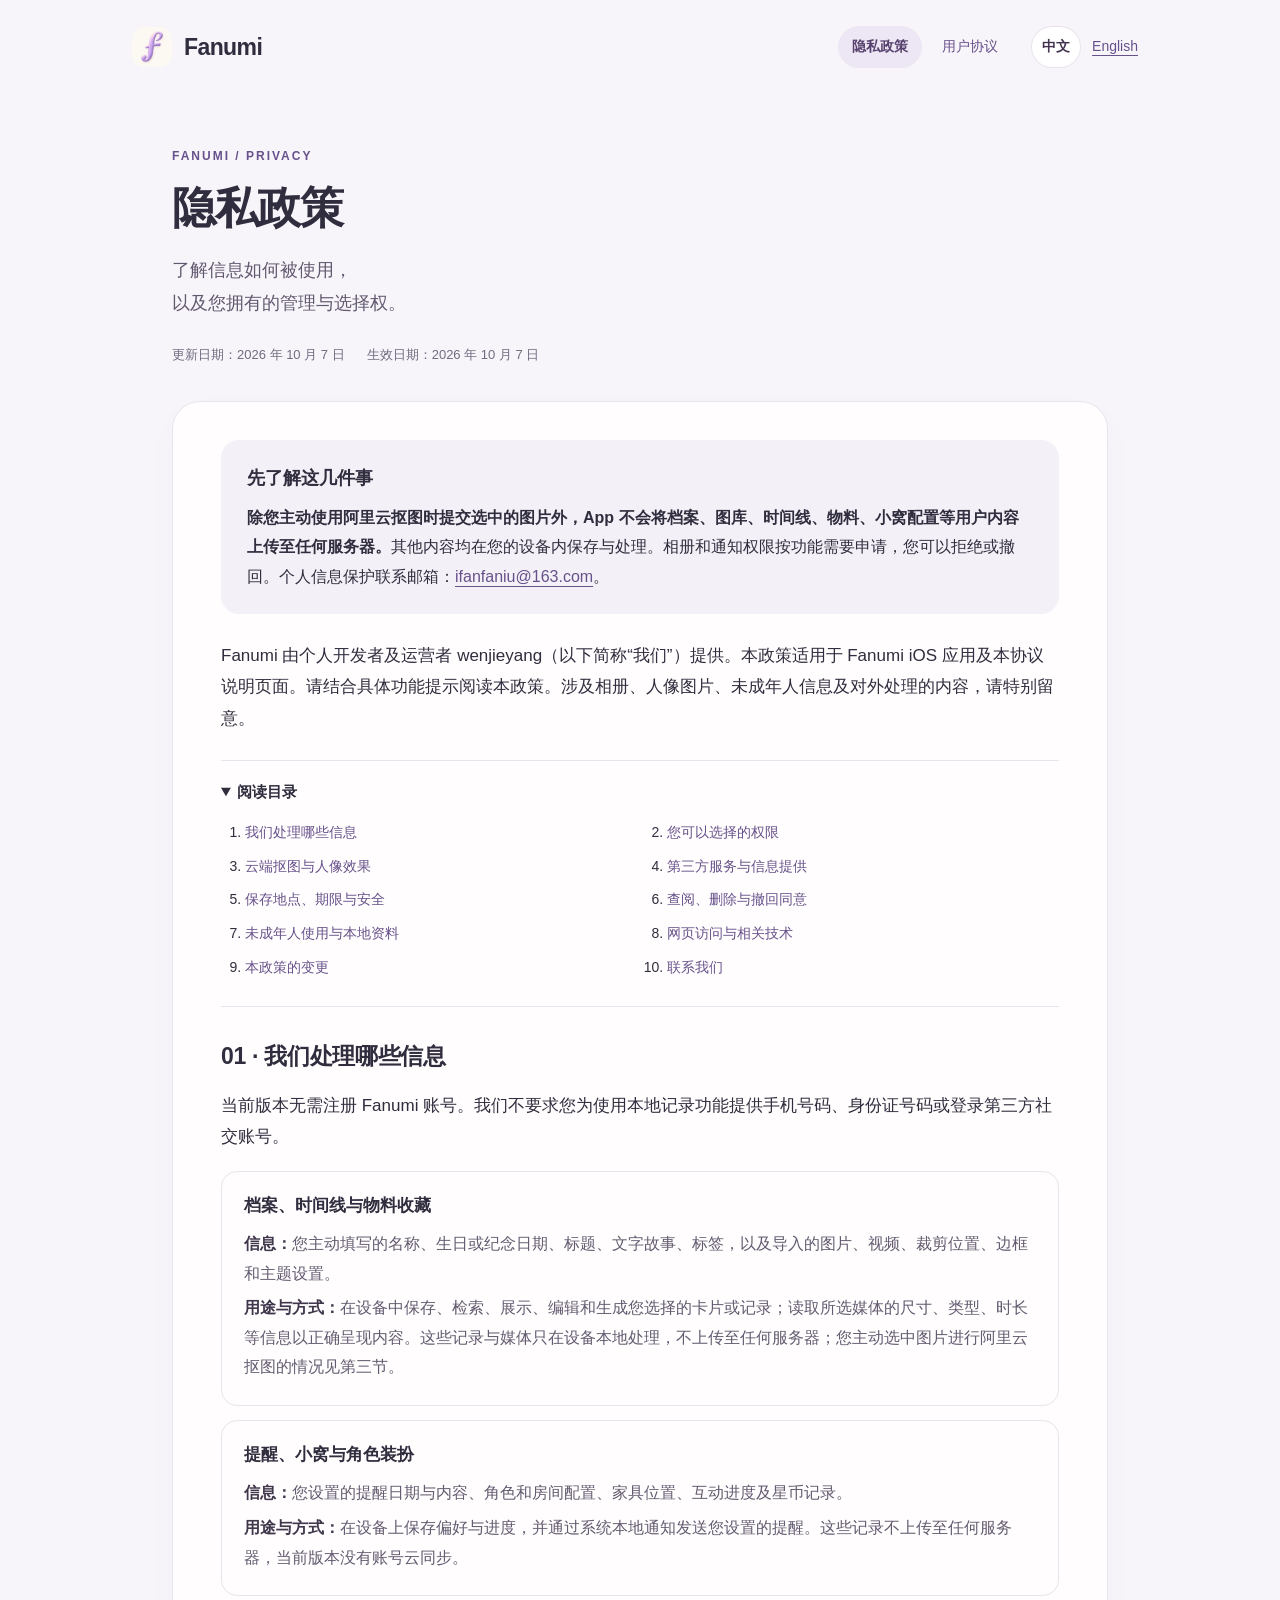
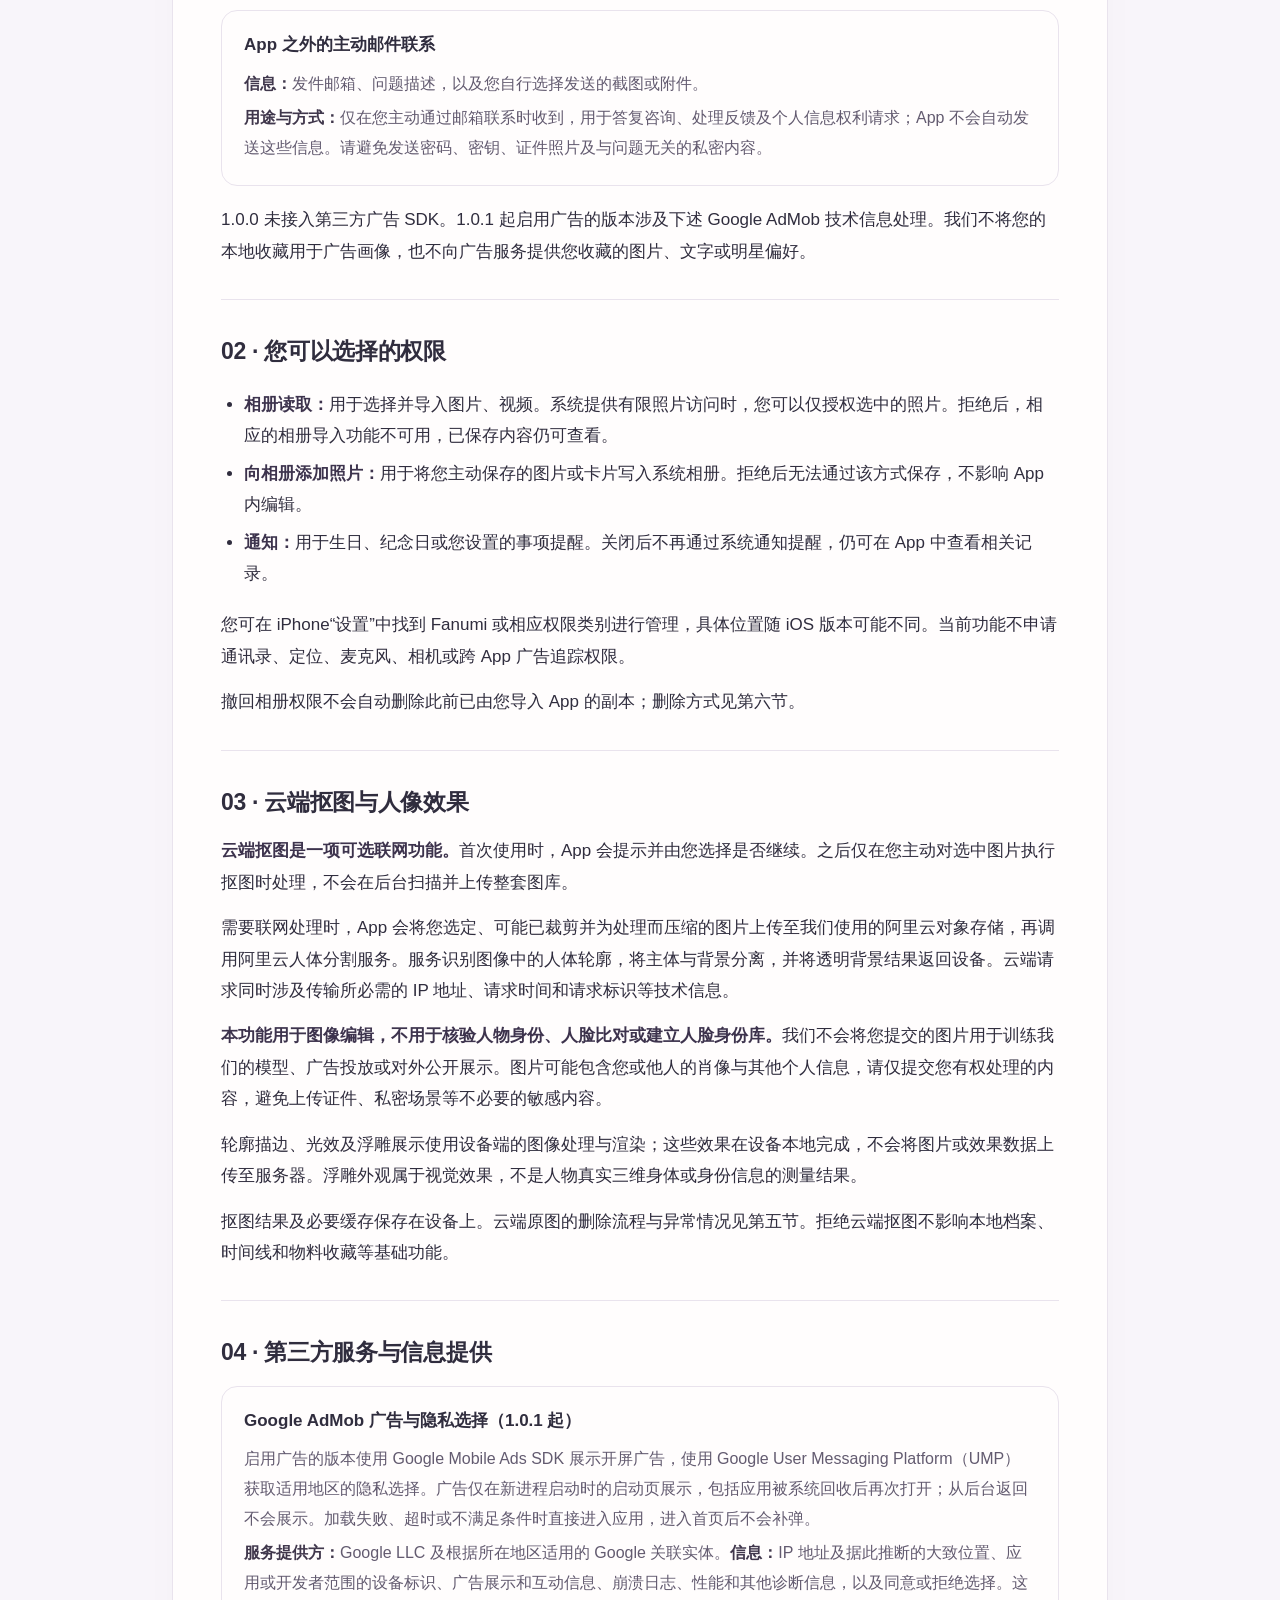
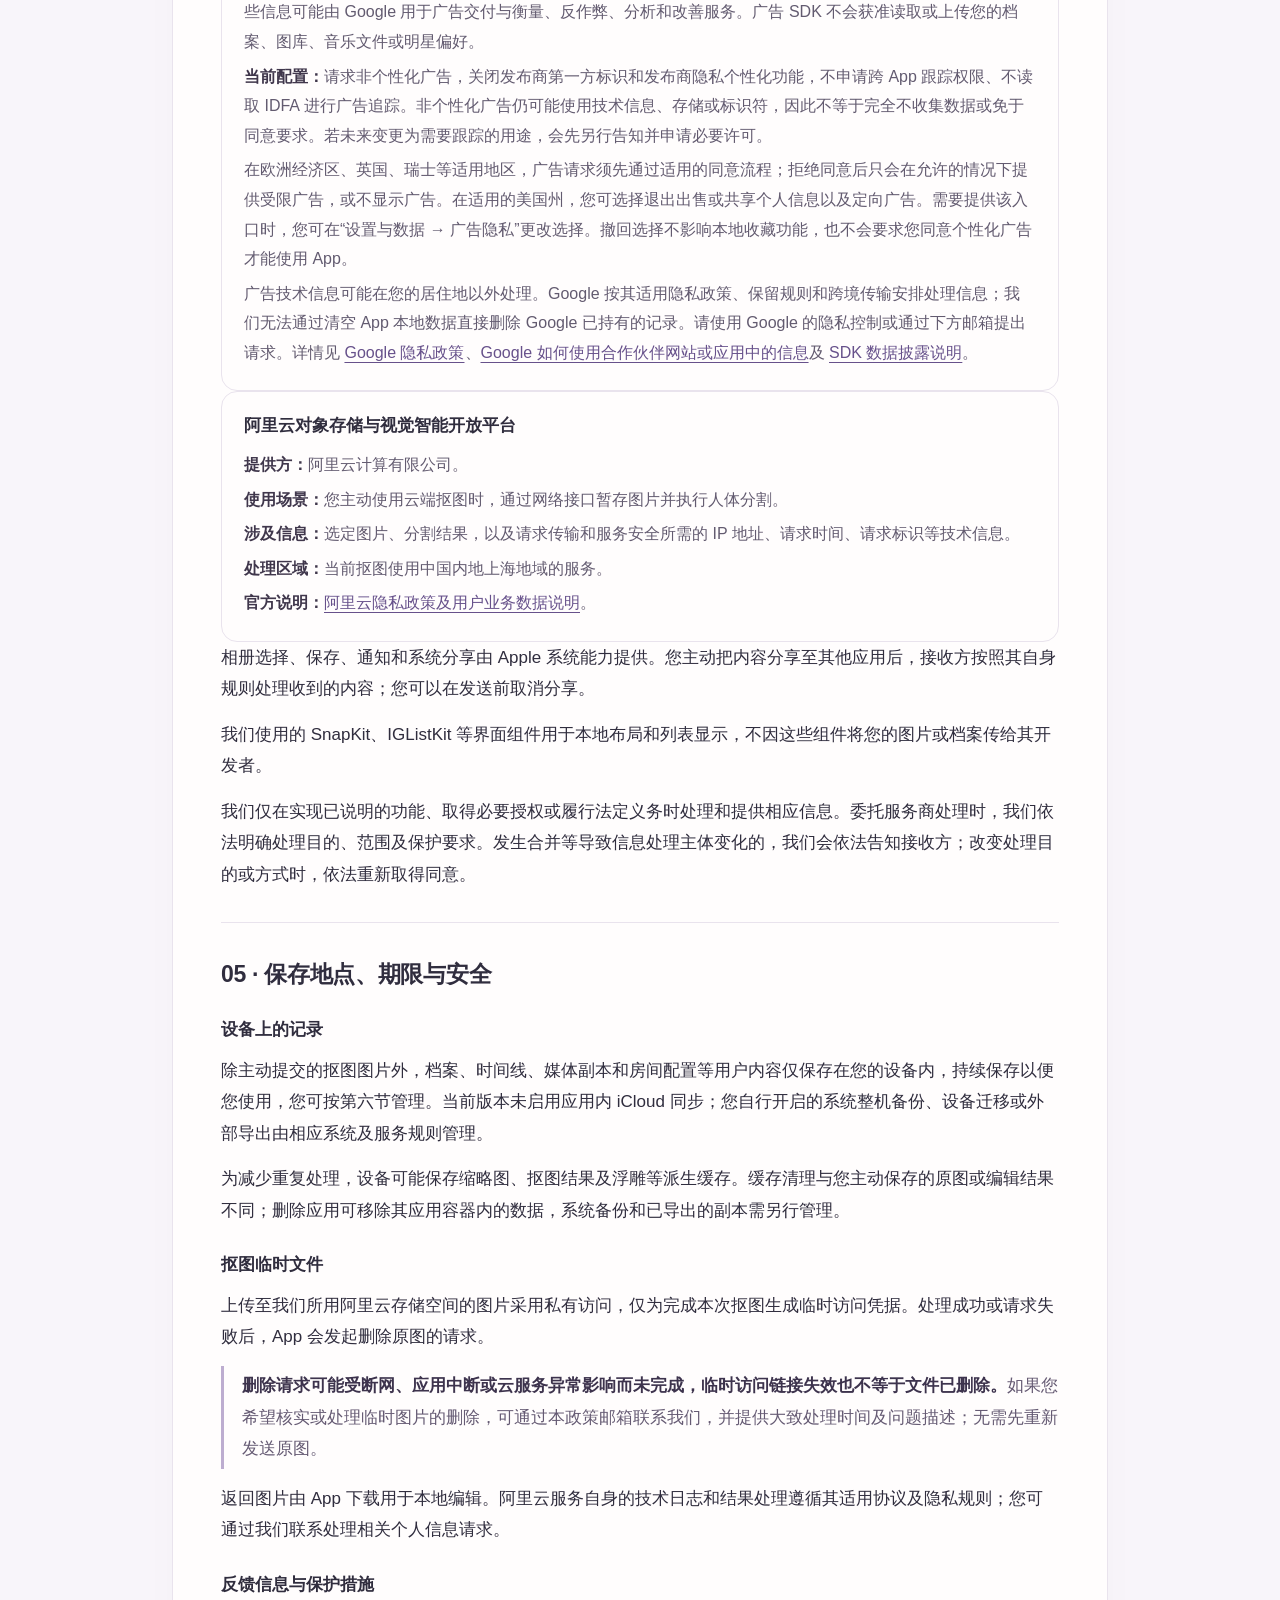
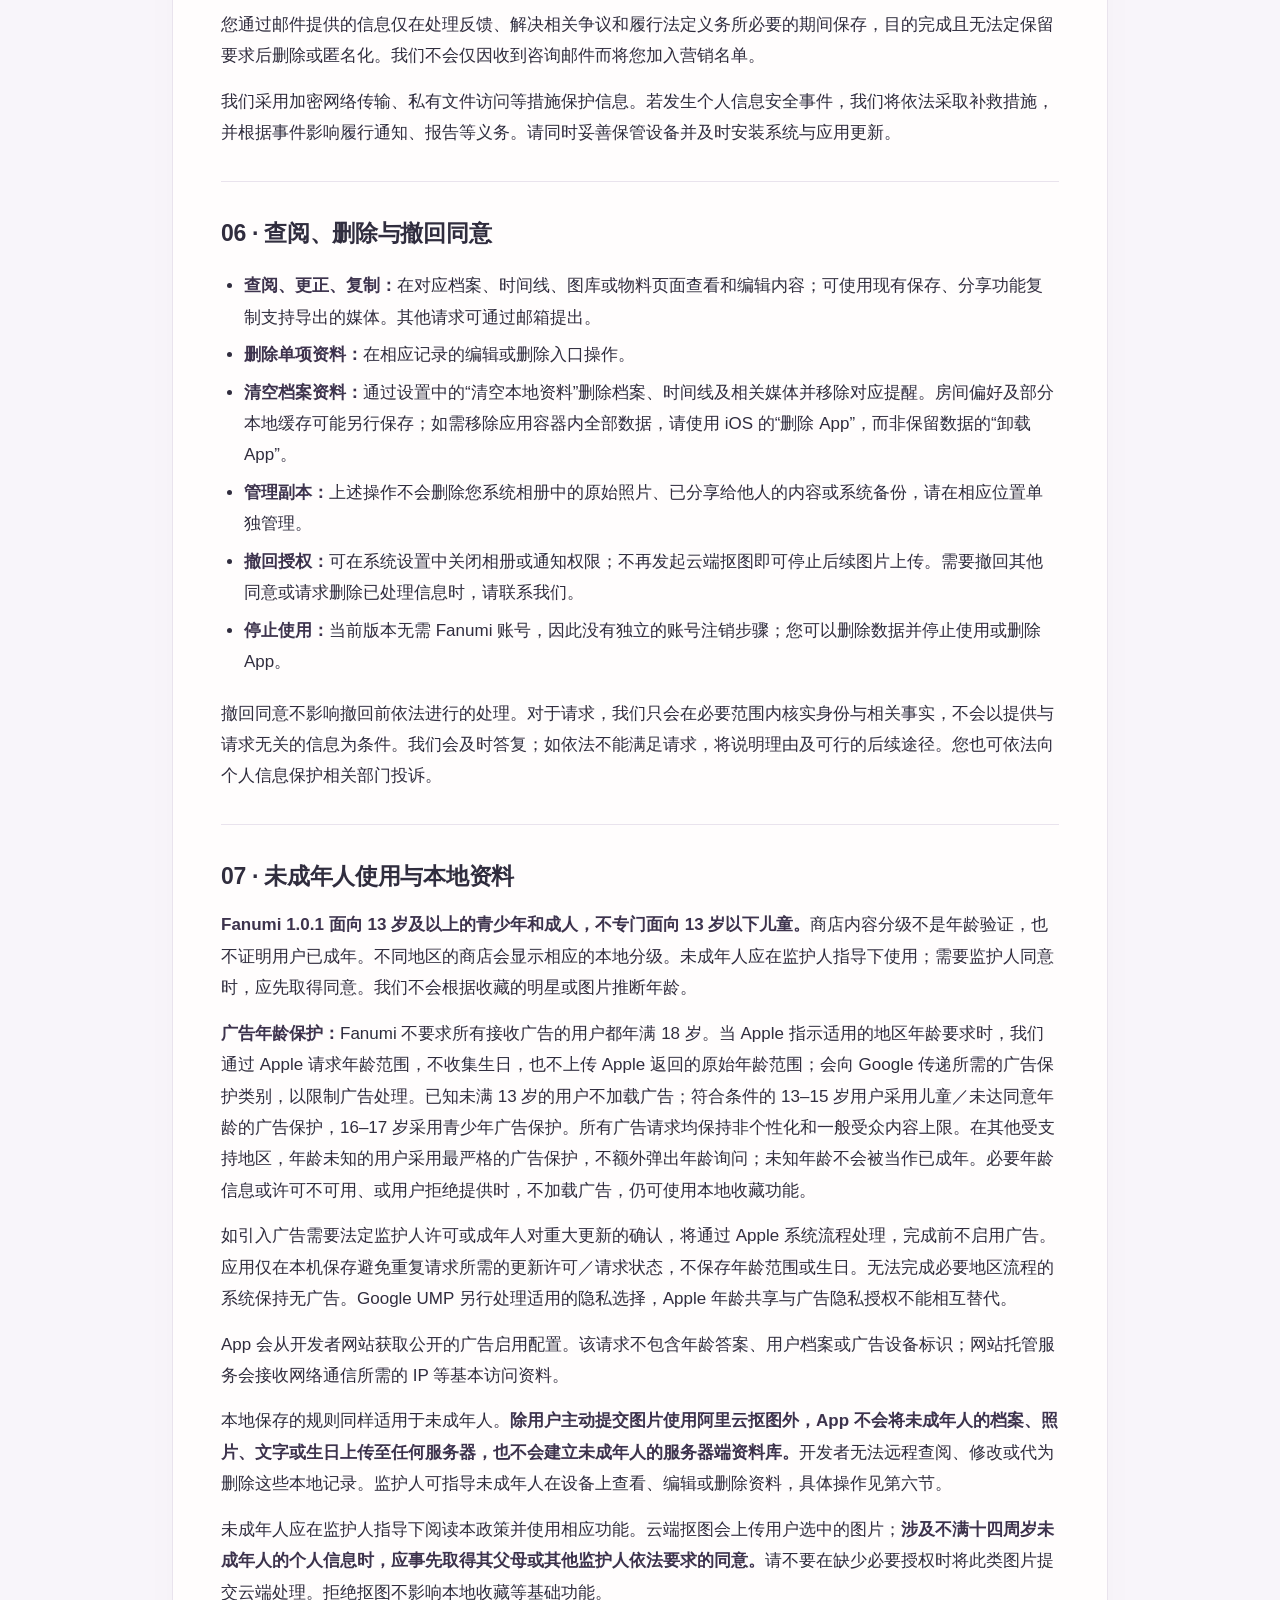
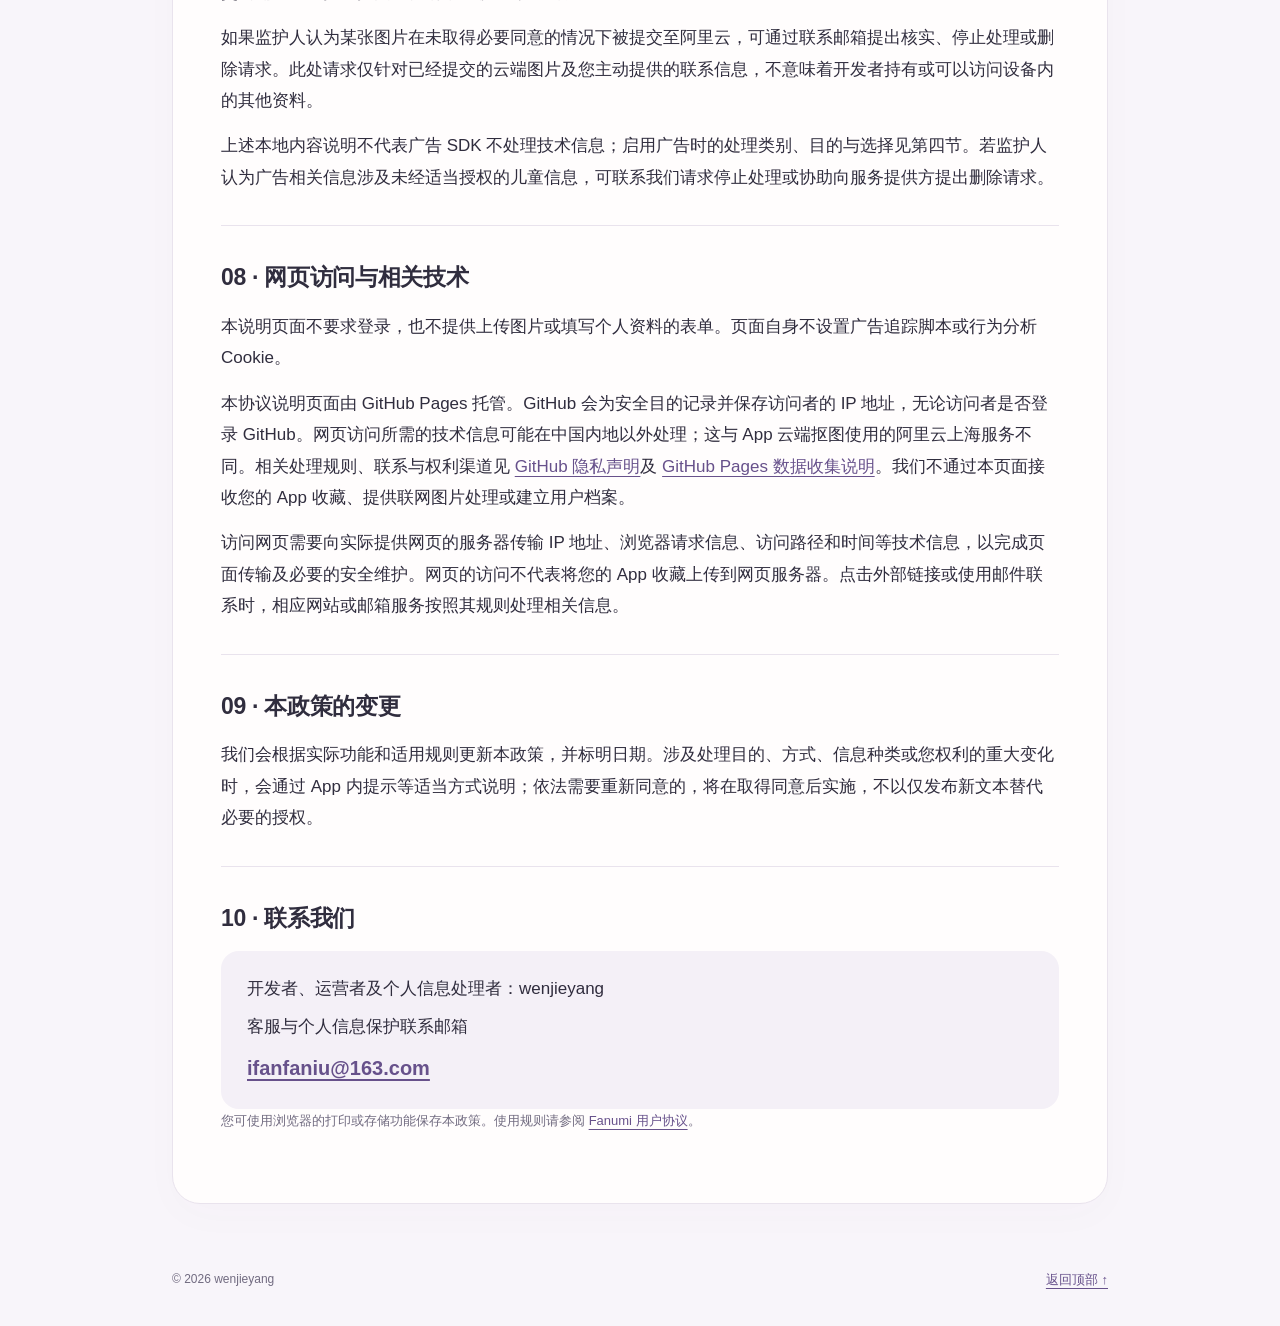
==== commit bcb69073: "Clarify cold-launch ads and regional age requirements" ====
--- a/index.html
+++ b/index.html
@@ -12,10 +12,10 @@
 <div class="data-item"><h3>App 之外的主动邮件联系</h3><p><b>信息：</b>发件邮箱、问题描述，以及您自行选择发送的截图或附件。</p><p><b>用途与方式：</b>仅在您主动通过邮箱联系时收到，用于答复咨询、处理反馈及个人信息权利请求；App 不会自动发送这些信息。请避免发送密码、密钥、证件照片及与问题无关的私密内容。</p></div></div><p>1.0.0 未接入第三方广告 SDK。1.0.1 起启用广告的版本涉及下述 Google AdMob 技术信息处理。我们不将您的本地收藏用于广告画像，也不向广告服务提供您收藏的图片、文字或明星偏好。</p></section>
 <section class="section" id="permissions"><h2>02 · 您可以选择的权限</h2><ul><li><strong>相册读取：</strong>用于选择并导入图片、视频。系统提供有限照片访问时，您可以仅授权选中的照片。拒绝后，相应的相册导入功能不可用，已保存内容仍可查看。</li><li><strong>向相册添加照片：</strong>用于将您主动保存的图片或卡片写入系统相册。拒绝后无法通过该方式保存，不影响 App 内编辑。</li><li><strong>通知：</strong>用于生日、纪念日或您设置的事项提醒。关闭后不再通过系统通知提醒，仍可在 App 中查看相关记录。</li></ul><p>您可在 iPhone“设置”中找到 Fanumi 或相应权限类别进行管理，具体位置随 iOS 版本可能不同。当前功能不申请通讯录、定位、麦克风、相机或跨 App 广告追踪权限。</p><p>撤回相册权限不会自动删除此前已由您导入 App 的副本；删除方式见第六节。</p></section>
 <section class="section" id="cutout"><h2>03 · 云端抠图与人像效果</h2><p><strong>云端抠图是一项可选联网功能。</strong>首次使用时，App 会提示并由您选择是否继续。之后仅在您主动对选中图片执行抠图时处理，不会在后台扫描并上传整套图库。</p><p>需要联网处理时，App 会将您选定、可能已裁剪并为处理而压缩的图片上传至我们使用的阿里云对象存储，再调用阿里云人体分割服务。服务识别图像中的人体轮廓，将主体与背景分离，并将透明背景结果返回设备。云端请求同时涉及传输所必需的 IP 地址、请求时间和请求标识等技术信息。</p><p><strong>本功能用于图像编辑，不用于核验人物身份、人脸比对或建立人脸身份库。</strong>我们不会将您提交的图片用于训练我们的模型、广告投放或对外公开展示。图片可能包含您或他人的肖像与其他个人信息，请仅提交您有权处理的内容，避免上传证件、私密场景等不必要的敏感内容。</p><p>轮廓描边、光效及浮雕展示使用设备端的图像处理与渲染；这些效果在设备本地完成，不会将图片或效果数据上传至服务器。浮雕外观属于视觉效果，不是人物真实三维身体或身份信息的测量结果。</p><p>抠图结果及必要缓存保存在设备上。云端原图的删除流程与异常情况见第五节。拒绝云端抠图不影响本地档案、时间线和物料收藏等基础功能。</p></section>
-<section class="section" id="providers"><h2>04 · 第三方服务与信息提供</h2><div class="data-item" id="advertising"><h3>Google AdMob 广告与隐私选择（1.0.1 起）</h3><p>启用广告的版本使用 Google Mobile Ads SDK 展示开屏广告，使用 Google User Messaging Platform（UMP）获取适用地区的隐私选择。广告只在合适的打开或返回应用时机出现；没有可用广告时可继续使用 App。</p><p><b>服务提供方：</b>Google LLC 及根据所在地区适用的 Google 关联实体。<b>信息：</b>IP 地址及据此推断的大致位置、应用或开发者范围的设备标识、广告展示和互动信息、崩溃日志、性能和其他诊断信息，以及同意或拒绝选择。这些信息可能由 Google 用于广告交付与衡量、反作弊、分析和改善服务。广告 SDK 不会获准读取或上传您的档案、图库、音乐文件或明星偏好。</p><p><b>当前配置：</b>请求非个性化广告，关闭发布商第一方标识和发布商隐私个性化功能，不申请跨 App 跟踪权限、不读取 IDFA 进行广告追踪。非个性化广告仍可能使用技术信息、存储或标识符，因此不等于完全不收集数据或免于同意要求。若未来变更为需要跟踪的用途，会先另行告知并申请必要许可。</p><p>在欧洲经济区、英国、瑞士等适用地区，广告请求须先通过适用的同意流程；拒绝同意后只会在允许的情况下提供受限广告，或不显示广告。在适用的美国州，您可选择退出出售或共享个人信息以及定向广告。需要提供该入口时，您可在“设置与数据 → 广告隐私”更改选择。撤回选择不影响本地收藏功能，也不会要求您同意个性化广告才能使用 App。</p><p>广告技术信息可能在您的居住地以外处理。Google 按其适用隐私政策、保留规则和跨境传输安排处理信息；我们无法通过清空 App 本地数据直接删除 Google 已持有的记录。请使用 Google 的隐私控制或通过下方邮箱提出请求。详情见 <a href="https://policies.google.com/privacy" rel="noreferrer">Google 隐私政策</a>、<a href="https://policies.google.com/technologies/partner-sites" rel="noreferrer">Google 如何使用合作伙伴网站或应用中的信息</a>及 <a href="https://developers.google.com/admob/ios/privacy/data-disclosure" rel="noreferrer">SDK 数据披露说明</a>。</p></div><div class="data-item"><h3>阿里云对象存储与视觉智能开放平台</h3><p><b>提供方：</b>阿里云计算有限公司。</p><p><b>使用场景：</b>您主动使用云端抠图时，通过网络接口暂存图片并执行人体分割。</p><p><b>涉及信息：</b>选定图片、分割结果，以及请求传输和服务安全所需的 IP 地址、请求时间、请求标识等技术信息。</p><p><b>处理区域：</b>当前抠图使用中国内地上海地域的服务。</p><p><b>官方说明：</b><a href="https://terms.aliyun.com/legal-agreement/terms/suit_bu1_ali_cloud/suit_bu1_ali_cloud202107091605_49213.html" rel="noreferrer">阿里云隐私政策及用户业务数据说明</a>。</p></div><p>相册选择、保存、通知和系统分享由 Apple 系统能力提供。您主动把内容分享至其他应用后，接收方按照其自身规则处理收到的内容；您可以在发送前取消分享。</p><p>我们使用的 SnapKit、IGListKit 等界面组件用于本地布局和列表显示，不因这些组件将您的图片或档案传给其开发者。</p><p>我们仅在实现已说明的功能、取得必要授权或履行法定义务时处理和提供相应信息。委托服务商处理时，我们依法明确处理目的、范围及保护要求。发生合并等导致信息处理主体变化的，我们会依法告知接收方；改变处理目的或方式时，依法重新取得同意。</p></section>
+<section class="section" id="providers"><h2>04 · 第三方服务与信息提供</h2><div class="data-item" id="advertising"><h3>Google AdMob 广告与隐私选择（1.0.1 起）</h3><p>启用广告的版本使用 Google Mobile Ads SDK 展示开屏广告，使用 Google User Messaging Platform（UMP）获取适用地区的隐私选择。广告仅在新进程启动时的启动页展示，包括应用被系统回收后再次打开；从后台返回不会展示。加载失败、超时或不满足条件时直接进入应用，进入首页后不会补弹。</p><p><b>服务提供方：</b>Google LLC 及根据所在地区适用的 Google 关联实体。<b>信息：</b>IP 地址及据此推断的大致位置、应用或开发者范围的设备标识、广告展示和互动信息、崩溃日志、性能和其他诊断信息，以及同意或拒绝选择。这些信息可能由 Google 用于广告交付与衡量、反作弊、分析和改善服务。广告 SDK 不会获准读取或上传您的档案、图库、音乐文件或明星偏好。</p><p><b>当前配置：</b>请求非个性化广告，关闭发布商第一方标识和发布商隐私个性化功能，不申请跨 App 跟踪权限、不读取 IDFA 进行广告追踪。非个性化广告仍可能使用技术信息、存储或标识符，因此不等于完全不收集数据或免于同意要求。若未来变更为需要跟踪的用途，会先另行告知并申请必要许可。</p><p>在欧洲经济区、英国、瑞士等适用地区，广告请求须先通过适用的同意流程；拒绝同意后只会在允许的情况下提供受限广告，或不显示广告。在适用的美国州，您可选择退出出售或共享个人信息以及定向广告。需要提供该入口时，您可在“设置与数据 → 广告隐私”更改选择。撤回选择不影响本地收藏功能，也不会要求您同意个性化广告才能使用 App。</p><p>广告技术信息可能在您的居住地以外处理。Google 按其适用隐私政策、保留规则和跨境传输安排处理信息；我们无法通过清空 App 本地数据直接删除 Google 已持有的记录。请使用 Google 的隐私控制或通过下方邮箱提出请求。详情见 <a href="https://policies.google.com/privacy" rel="noreferrer">Google 隐私政策</a>、<a href="https://policies.google.com/technologies/partner-sites" rel="noreferrer">Google 如何使用合作伙伴网站或应用中的信息</a>及 <a href="https://developers.google.com/admob/ios/privacy/data-disclosure" rel="noreferrer">SDK 数据披露说明</a>。</p></div><div class="data-item"><h3>阿里云对象存储与视觉智能开放平台</h3><p><b>提供方：</b>阿里云计算有限公司。</p><p><b>使用场景：</b>您主动使用云端抠图时，通过网络接口暂存图片并执行人体分割。</p><p><b>涉及信息：</b>选定图片、分割结果，以及请求传输和服务安全所需的 IP 地址、请求时间、请求标识等技术信息。</p><p><b>处理区域：</b>当前抠图使用中国内地上海地域的服务。</p><p><b>官方说明：</b><a href="https://terms.aliyun.com/legal-agreement/terms/suit_bu1_ali_cloud/suit_bu1_ali_cloud202107091605_49213.html" rel="noreferrer">阿里云隐私政策及用户业务数据说明</a>。</p></div><p>相册选择、保存、通知和系统分享由 Apple 系统能力提供。您主动把内容分享至其他应用后，接收方按照其自身规则处理收到的内容；您可以在发送前取消分享。</p><p>我们使用的 SnapKit、IGListKit 等界面组件用于本地布局和列表显示，不因这些组件将您的图片或档案传给其开发者。</p><p>我们仅在实现已说明的功能、取得必要授权或履行法定义务时处理和提供相应信息。委托服务商处理时，我们依法明确处理目的、范围及保护要求。发生合并等导致信息处理主体变化的，我们会依法告知接收方；改变处理目的或方式时，依法重新取得同意。</p></section>
 <section class="section" id="storage"><h2>05 · 保存地点、期限与安全</h2><h3>设备上的记录</h3><p>除主动提交的抠图图片外，档案、时间线、媒体副本和房间配置等用户内容仅保存在您的设备内，持续保存以便您使用，您可按第六节管理。当前版本未启用应用内 iCloud 同步；您自行开启的系统整机备份、设备迁移或外部导出由相应系统及服务规则管理。</p><p>为减少重复处理，设备可能保存缩略图、抠图结果及浮雕等派生缓存。缓存清理与您主动保存的原图或编辑结果不同；删除应用可移除其应用容器内的数据，系统备份和已导出的副本需另行管理。</p><h3>抠图临时文件</h3><p>上传至我们所用阿里云存储空间的图片采用私有访问，仅为完成本次抠图生成临时访问凭据。处理成功或请求失败后，App 会发起删除原图的请求。</p><p class="notice"><strong>删除请求可能受断网、应用中断或云服务异常影响而未完成，临时访问链接失效也不等于文件已删除。</strong>如果您希望核实或处理临时图片的删除，可通过本政策邮箱联系我们，并提供大致处理时间及问题描述；无需先重新发送原图。</p><p>返回图片由 App 下载用于本地编辑。阿里云服务自身的技术日志和结果处理遵循其适用协议及隐私规则；您可通过我们联系处理相关个人信息请求。</p><h3>反馈信息与保护措施</h3><p>您通过邮件提供的信息仅在处理反馈、解决相关争议和履行法定义务所必要的期间保存，目的完成且无法定保留要求后删除或匿名化。我们不会仅因收到咨询邮件而将您加入营销名单。</p><p>我们采用加密网络传输、私有文件访问等措施保护信息。若发生个人信息安全事件，我们将依法采取补救措施，并根据事件影响履行通知、报告等义务。请同时妥善保管设备并及时安装系统与应用更新。</p></section>
 <section class="section" id="rights"><h2>06 · 查阅、删除与撤回同意</h2><ul><li><strong>查阅、更正、复制：</strong>在对应档案、时间线、图库或物料页面查看和编辑内容；可使用现有保存、分享功能复制支持导出的媒体。其他请求可通过邮箱提出。</li><li><strong>删除单项资料：</strong>在相应记录的编辑或删除入口操作。</li><li><strong>清空档案资料：</strong>通过设置中的“清空本地资料”删除档案、时间线及相关媒体并移除对应提醒。房间偏好及部分本地缓存可能另行保存；如需移除应用容器内全部数据，请使用 iOS 的“删除 App”，而非保留数据的“卸载 App”。</li><li><strong>管理副本：</strong>上述操作不会删除您系统相册中的原始照片、已分享给他人的内容或系统备份，请在相应位置单独管理。</li><li><strong>撤回授权：</strong>可在系统设置中关闭相册或通知权限；不再发起云端抠图即可停止后续图片上传。需要撤回其他同意或请求删除已处理信息时，请联系我们。</li><li><strong>停止使用：</strong>当前版本无需 Fanumi 账号，因此没有独立的账号注销步骤；您可以删除数据并停止使用或删除 App。</li></ul><p>撤回同意不影响撤回前依法进行的处理。对于请求，我们只会在必要范围内核实身份与相关事实，不会以提供与请求无关的信息为条件。我们会及时答复；如依法不能满足请求，将说明理由及可行的后续途径。您也可依法向个人信息保护相关部门投诉。</p></section>
-<section class="section" id="children"><h2>07 · 未成年人使用与本地资料</h2><p><strong>Fanumi 1.0.1 面向 13 岁及以上的青少年和成人，不专门面向 13 岁以下儿童。</strong>商店内容分级不是年龄验证，也不证明用户已成年。不同地区的商店会显示相应的本地分级。未成年人应在监护人指导下使用；需要监护人同意时，应先取得同意。我们不会根据收藏的明星或图片推断年龄。</p><p><strong>广告年龄保护：</strong>Fanumi 不要求所有接收广告的用户都年满 18 岁。当 Apple 指示适用地区年龄要求，或相应隐私流程需要年龄分类时，我们通过 Apple 请求年龄范围，不收集生日，也不上传 Apple 返回的原始年龄范围；会向 Google 传递所需的广告保护类别，以限制广告处理。已知未满 13 岁的用户不加载广告；符合条件的 13–15 岁用户采用儿童／未达同意年龄的广告保护，16–17 岁采用青少年广告保护。所有广告请求均保持非个性化和一般受众内容上限。在其他受支持地区，年龄未知的用户采用最严格的广告保护，不额外弹出年龄询问；未知年龄不会被当作已成年。必要年龄信息或许可不可用、或用户拒绝提供时，不加载广告，仍可使用本地收藏功能。</p><p>如引入广告需要法定监护人许可或成年人对重大更新的确认，将通过 Apple 系统流程处理，完成前不启用广告。应用仅在本机保存避免重复请求所需的更新许可／请求状态，不保存年龄范围或生日。无法完成必要地区流程的系统保持无广告。Google UMP 另行处理适用的隐私选择，Apple 年龄共享与广告隐私授权不能相互替代。</p><p>App 会从开发者网站获取公开的广告启用配置。该请求不包含年龄答案、用户档案或广告设备标识；网站托管服务会接收网络通信所需的 IP 等基本访问资料。</p><p>本地保存的规则同样适用于未成年人。<strong>除用户主动提交图片使用阿里云抠图外，App 不会将未成年人的档案、照片、文字或生日上传至任何服务器，也不会建立未成年人的服务器端资料库。</strong>开发者无法远程查阅、修改或代为删除这些本地记录。监护人可指导未成年人在设备上查看、编辑或删除资料，具体操作见第六节。</p><p>未成年人应在监护人指导下阅读本政策并使用相应功能。云端抠图会上传用户选中的图片；<strong>涉及不满十四周岁未成年人的个人信息时，应事先取得其父母或其他监护人依法要求的同意。</strong>请不要在缺少必要授权时将此类图片提交云端处理。拒绝抠图不影响本地收藏等基础功能。</p><p>如果监护人认为某张图片在未取得必要同意的情况下被提交至阿里云，可通过联系邮箱提出核实、停止处理或删除请求。此处请求仅针对已经提交的云端图片及您主动提供的联系信息，不意味着开发者持有或可以访问设备内的其他资料。</p><p>上述本地内容说明不代表广告 SDK 不处理技术信息；启用广告时的处理类别、目的与选择见第四节。若监护人认为广告相关信息涉及未经适当授权的儿童信息，可联系我们请求停止处理或协助向服务提供方提出删除请求。</p></section>
+<section class="section" id="children"><h2>07 · 未成年人使用与本地资料</h2><p><strong>Fanumi 1.0.1 面向 13 岁及以上的青少年和成人，不专门面向 13 岁以下儿童。</strong>商店内容分级不是年龄验证，也不证明用户已成年。不同地区的商店会显示相应的本地分级。未成年人应在监护人指导下使用；需要监护人同意时，应先取得同意。我们不会根据收藏的明星或图片推断年龄。</p><p><strong>广告年龄保护：</strong>Fanumi 不要求所有接收广告的用户都年满 18 岁。当 Apple 指示适用的地区年龄要求时，我们通过 Apple 请求年龄范围，不收集生日，也不上传 Apple 返回的原始年龄范围；会向 Google 传递所需的广告保护类别，以限制广告处理。已知未满 13 岁的用户不加载广告；符合条件的 13–15 岁用户采用儿童／未达同意年龄的广告保护，16–17 岁采用青少年广告保护。所有广告请求均保持非个性化和一般受众内容上限。在其他受支持地区，年龄未知的用户采用最严格的广告保护，不额外弹出年龄询问；未知年龄不会被当作已成年。必要年龄信息或许可不可用、或用户拒绝提供时，不加载广告，仍可使用本地收藏功能。</p><p>如引入广告需要法定监护人许可或成年人对重大更新的确认，将通过 Apple 系统流程处理，完成前不启用广告。应用仅在本机保存避免重复请求所需的更新许可／请求状态，不保存年龄范围或生日。无法完成必要地区流程的系统保持无广告。Google UMP 另行处理适用的隐私选择，Apple 年龄共享与广告隐私授权不能相互替代。</p><p>App 会从开发者网站获取公开的广告启用配置。该请求不包含年龄答案、用户档案或广告设备标识；网站托管服务会接收网络通信所需的 IP 等基本访问资料。</p><p>本地保存的规则同样适用于未成年人。<strong>除用户主动提交图片使用阿里云抠图外，App 不会将未成年人的档案、照片、文字或生日上传至任何服务器，也不会建立未成年人的服务器端资料库。</strong>开发者无法远程查阅、修改或代为删除这些本地记录。监护人可指导未成年人在设备上查看、编辑或删除资料，具体操作见第六节。</p><p>未成年人应在监护人指导下阅读本政策并使用相应功能。云端抠图会上传用户选中的图片；<strong>涉及不满十四周岁未成年人的个人信息时，应事先取得其父母或其他监护人依法要求的同意。</strong>请不要在缺少必要授权时将此类图片提交云端处理。拒绝抠图不影响本地收藏等基础功能。</p><p>如果监护人认为某张图片在未取得必要同意的情况下被提交至阿里云，可通过联系邮箱提出核实、停止处理或删除请求。此处请求仅针对已经提交的云端图片及您主动提供的联系信息，不意味着开发者持有或可以访问设备内的其他资料。</p><p>上述本地内容说明不代表广告 SDK 不处理技术信息；启用广告时的处理类别、目的与选择见第四节。若监护人认为广告相关信息涉及未经适当授权的儿童信息，可联系我们请求停止处理或协助向服务提供方提出删除请求。</p></section>
 <section class="section" id="web"><h2>08 · 网页访问与相关技术</h2><p>本说明页面不要求登录，也不提供上传图片或填写个人资料的表单。页面自身不设置广告追踪脚本或行为分析 Cookie。</p><p>本协议说明页面由 GitHub Pages 托管。GitHub 会为安全目的记录并保存访问者的 IP 地址，无论访问者是否登录 GitHub。网页访问所需的技术信息可能在中国内地以外处理；这与 App 云端抠图使用的阿里云上海服务不同。相关处理规则、联系与权利渠道见 <a href="https://docs.github.com/en/site-policy/privacy-policies/github-general-privacy-statement" rel="noreferrer">GitHub 隐私声明</a>及 <a href="https://docs.github.com/en/pages/getting-started-with-github-pages/what-is-github-pages#data-collection" rel="noreferrer">GitHub Pages 数据收集说明</a>。我们不通过本页面接收您的 App 收藏、提供联网图片处理或建立用户档案。</p><p>访问网页需要向实际提供网页的服务器传输 IP 地址、浏览器请求信息、访问路径和时间等技术信息，以完成页面传输及必要的安全维护。网页的访问不代表将您的 App 收藏上传到网页服务器。点击外部链接或使用邮件联系时，相应网站或邮箱服务按照其规则处理相关信息。</p></section>
 <section class="section" id="changes"><h2>09 · 本政策的变更</h2><p>我们会根据实际功能和适用规则更新本政策，并标明日期。涉及处理目的、方式、信息种类或您权利的重大变化时，会通过 App 内提示等适当方式说明；依法需要重新同意的，将在取得同意后实施，不以仅发布新文本替代必要的授权。</p></section>
 <section class="section" id="contact"><h2>10 · 联系我们</h2><div class="contact"><p>开发者、运营者及个人信息处理者：wenjieyang</p><p>客服与个人信息保护联系邮箱</p><a href="mailto:ifanfaniu@163.com">ifanfaniu@163.com</a></div><p class="print-note">您可使用浏览器的打印或存储功能保存本政策。使用规则请参阅 <a href="terms.html">Fanumi 用户协议</a>。</p></section>
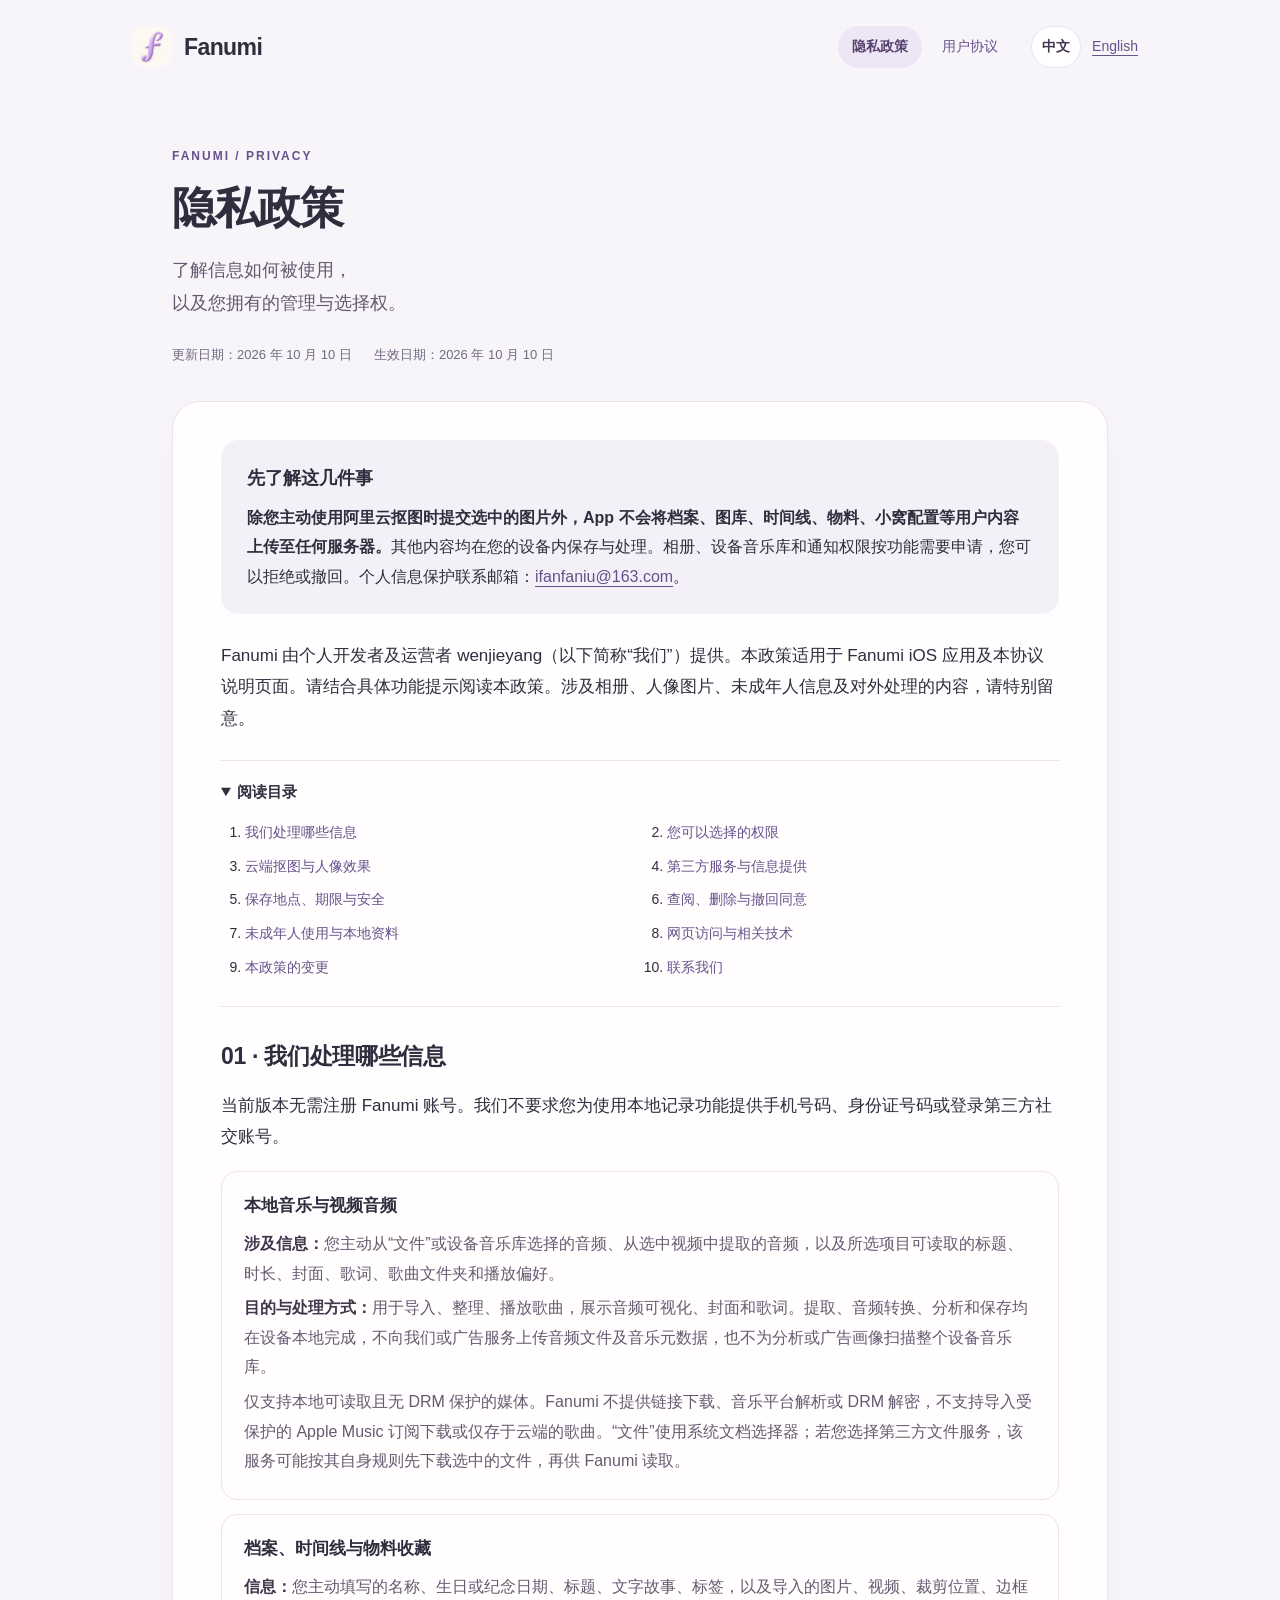
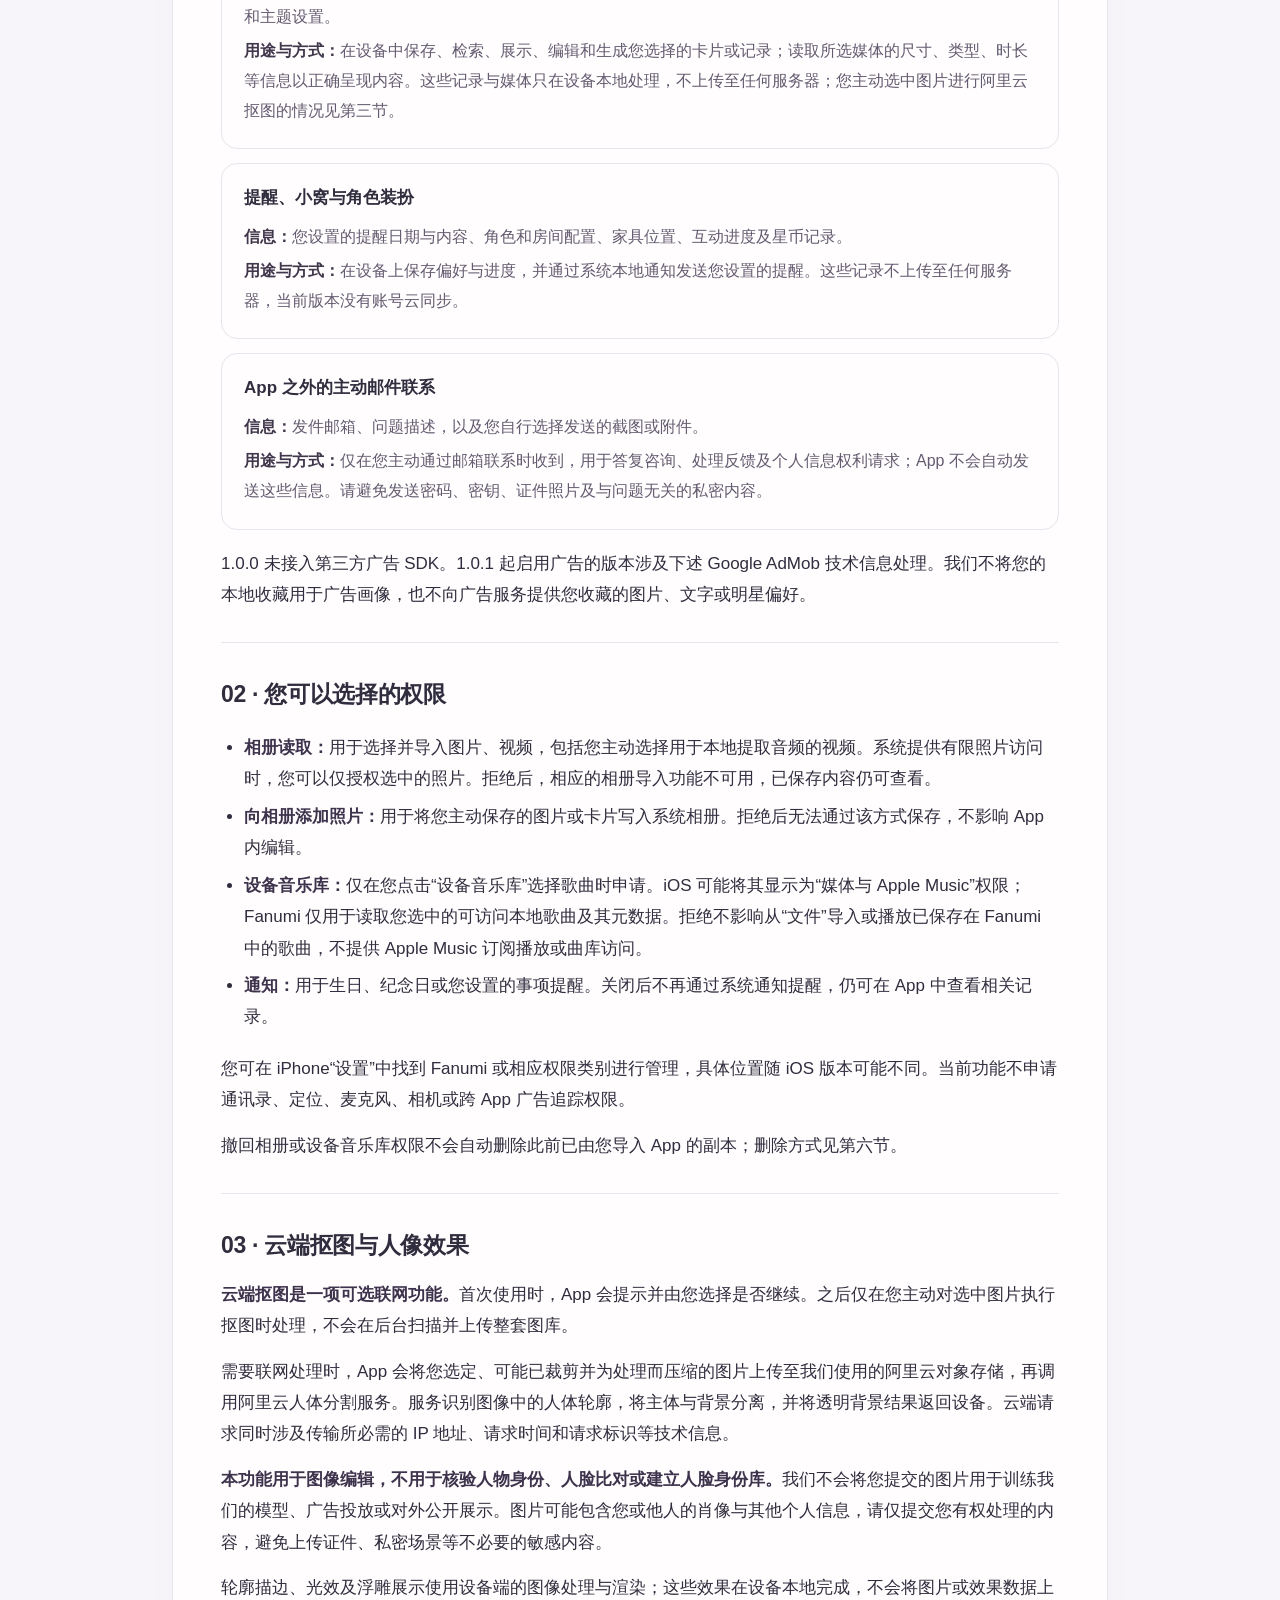
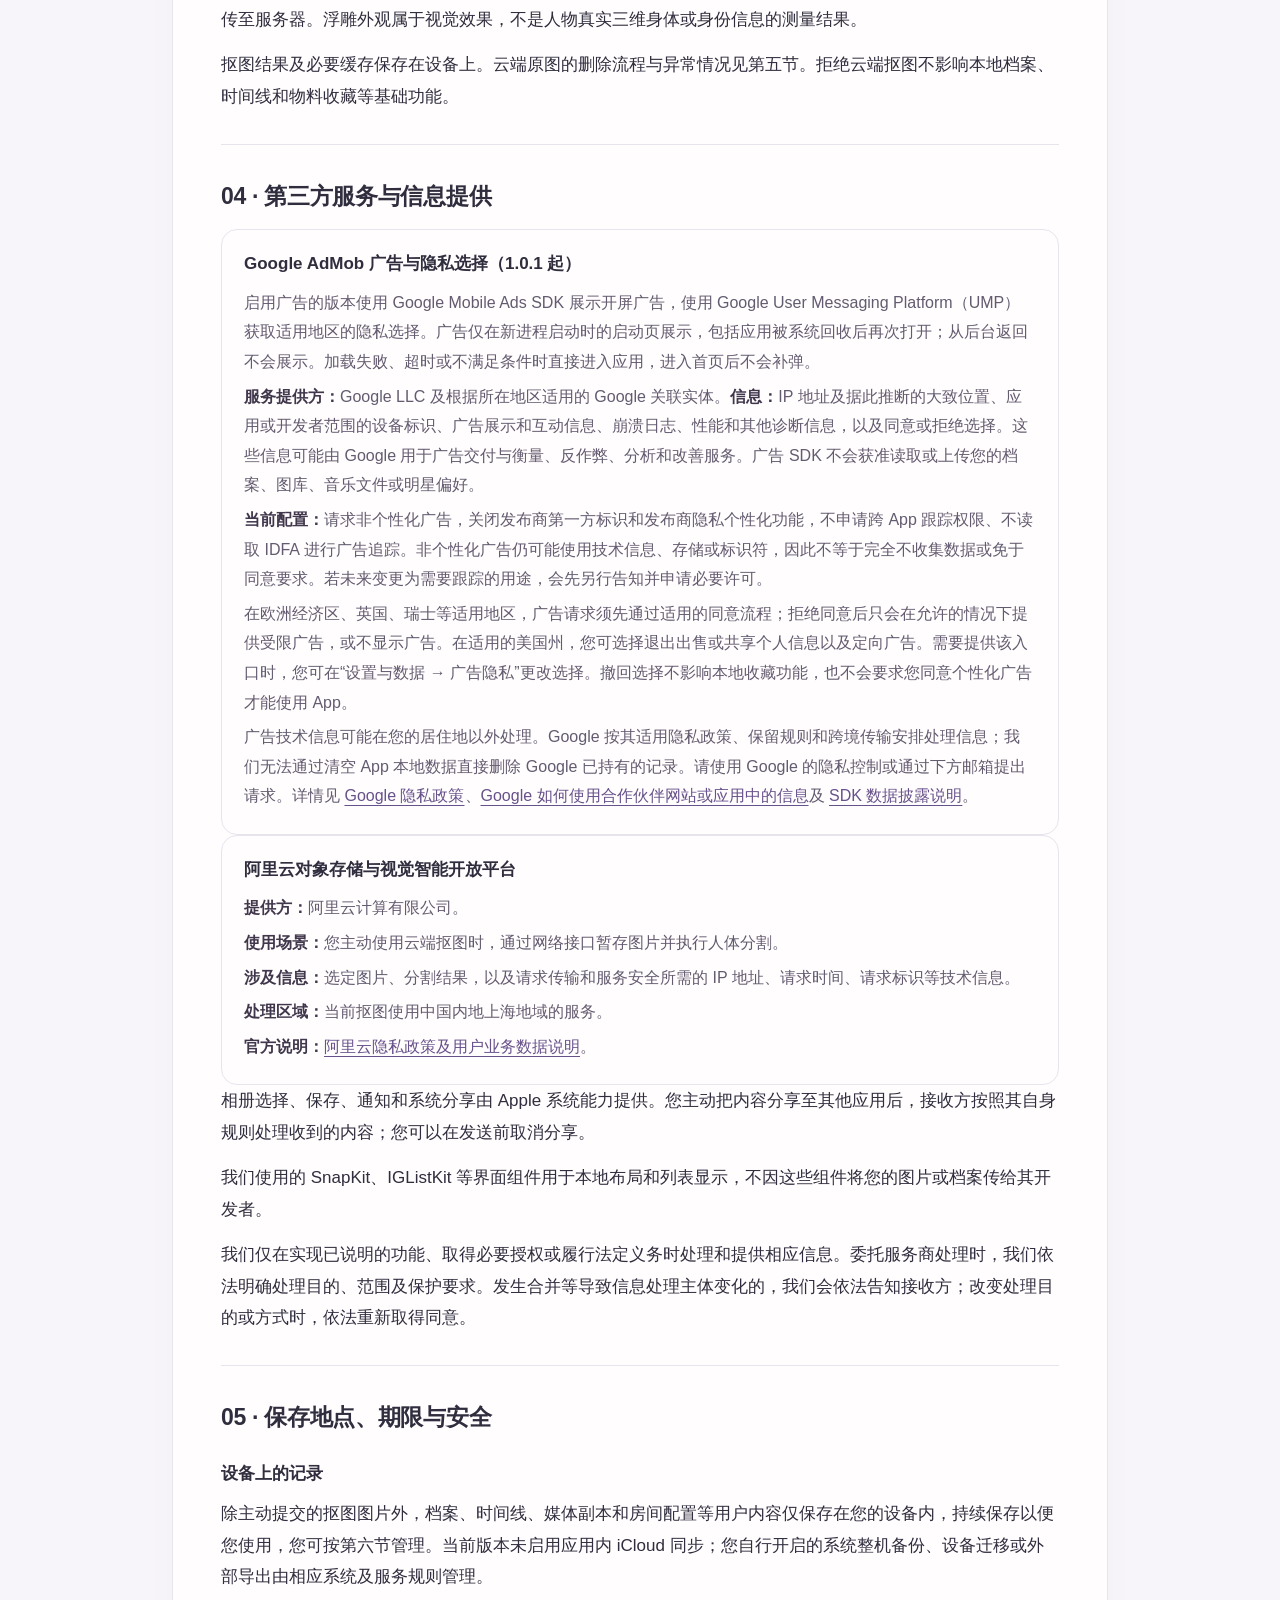
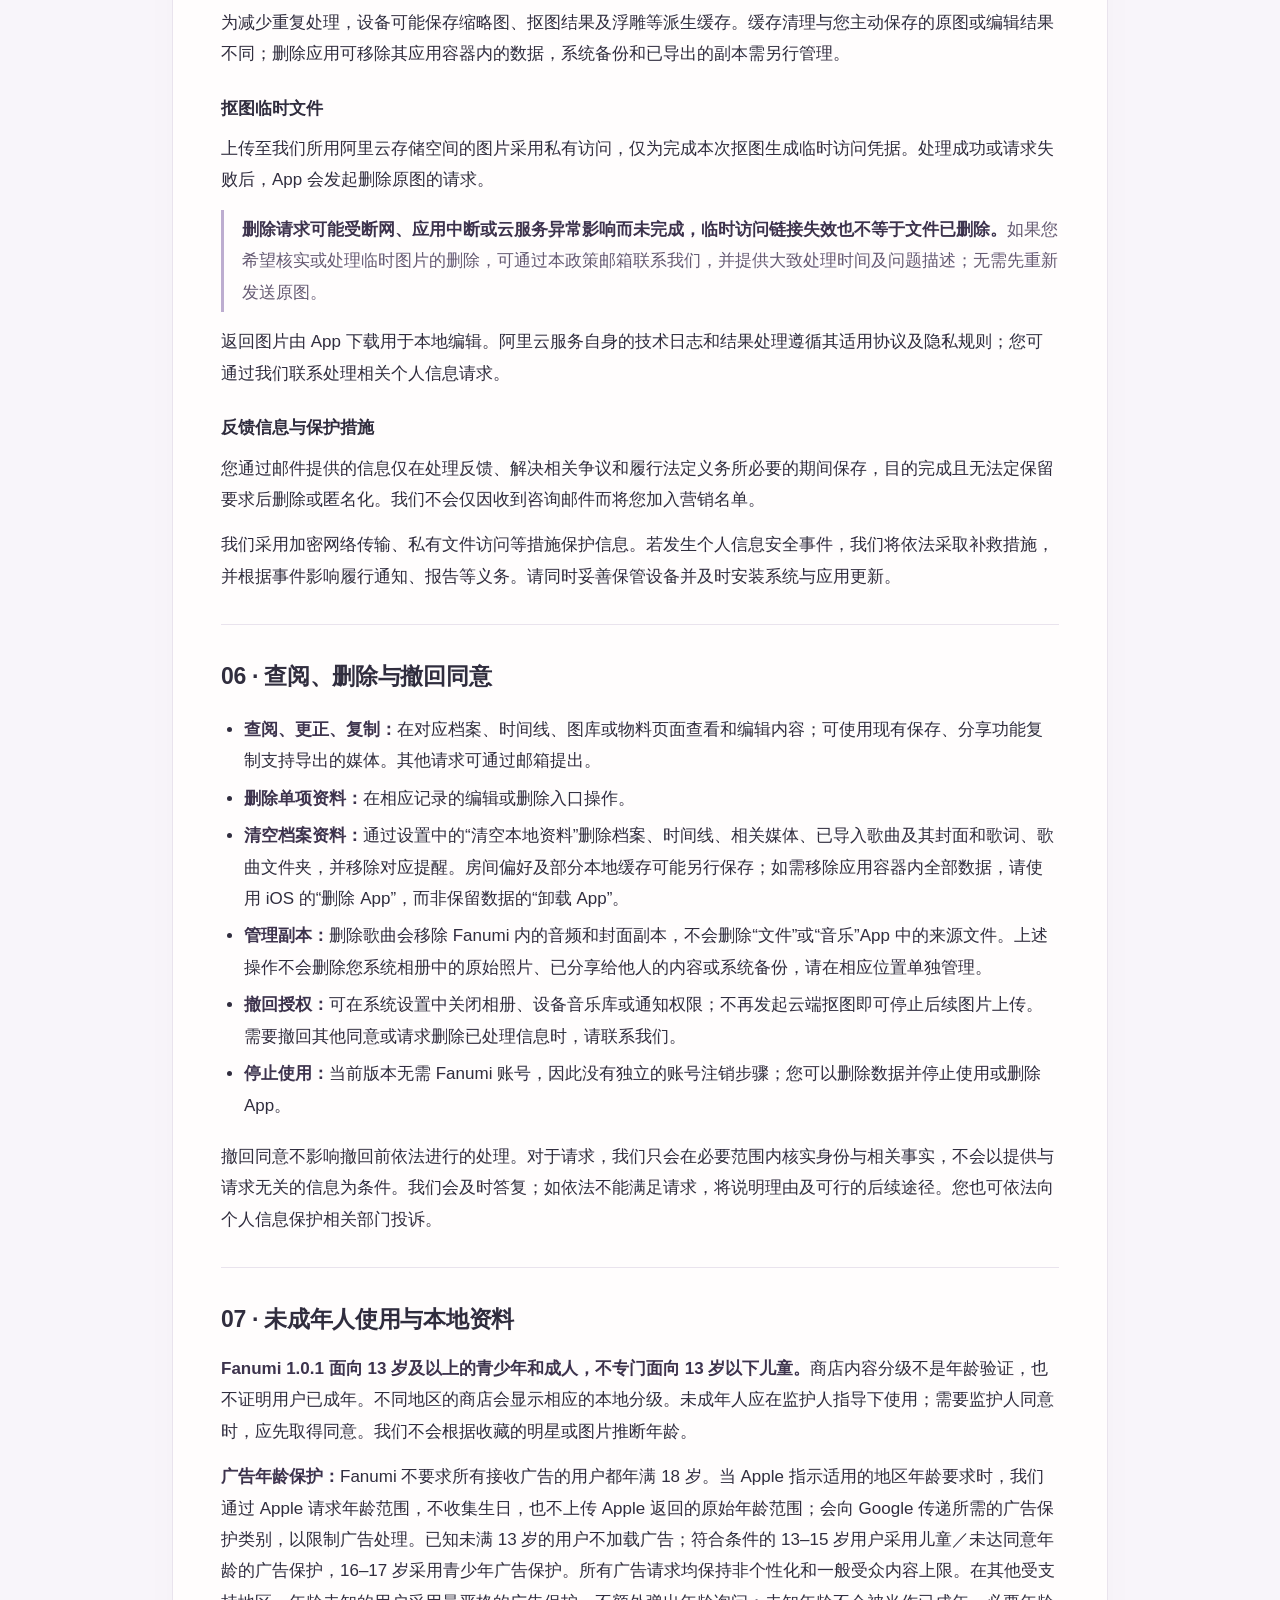
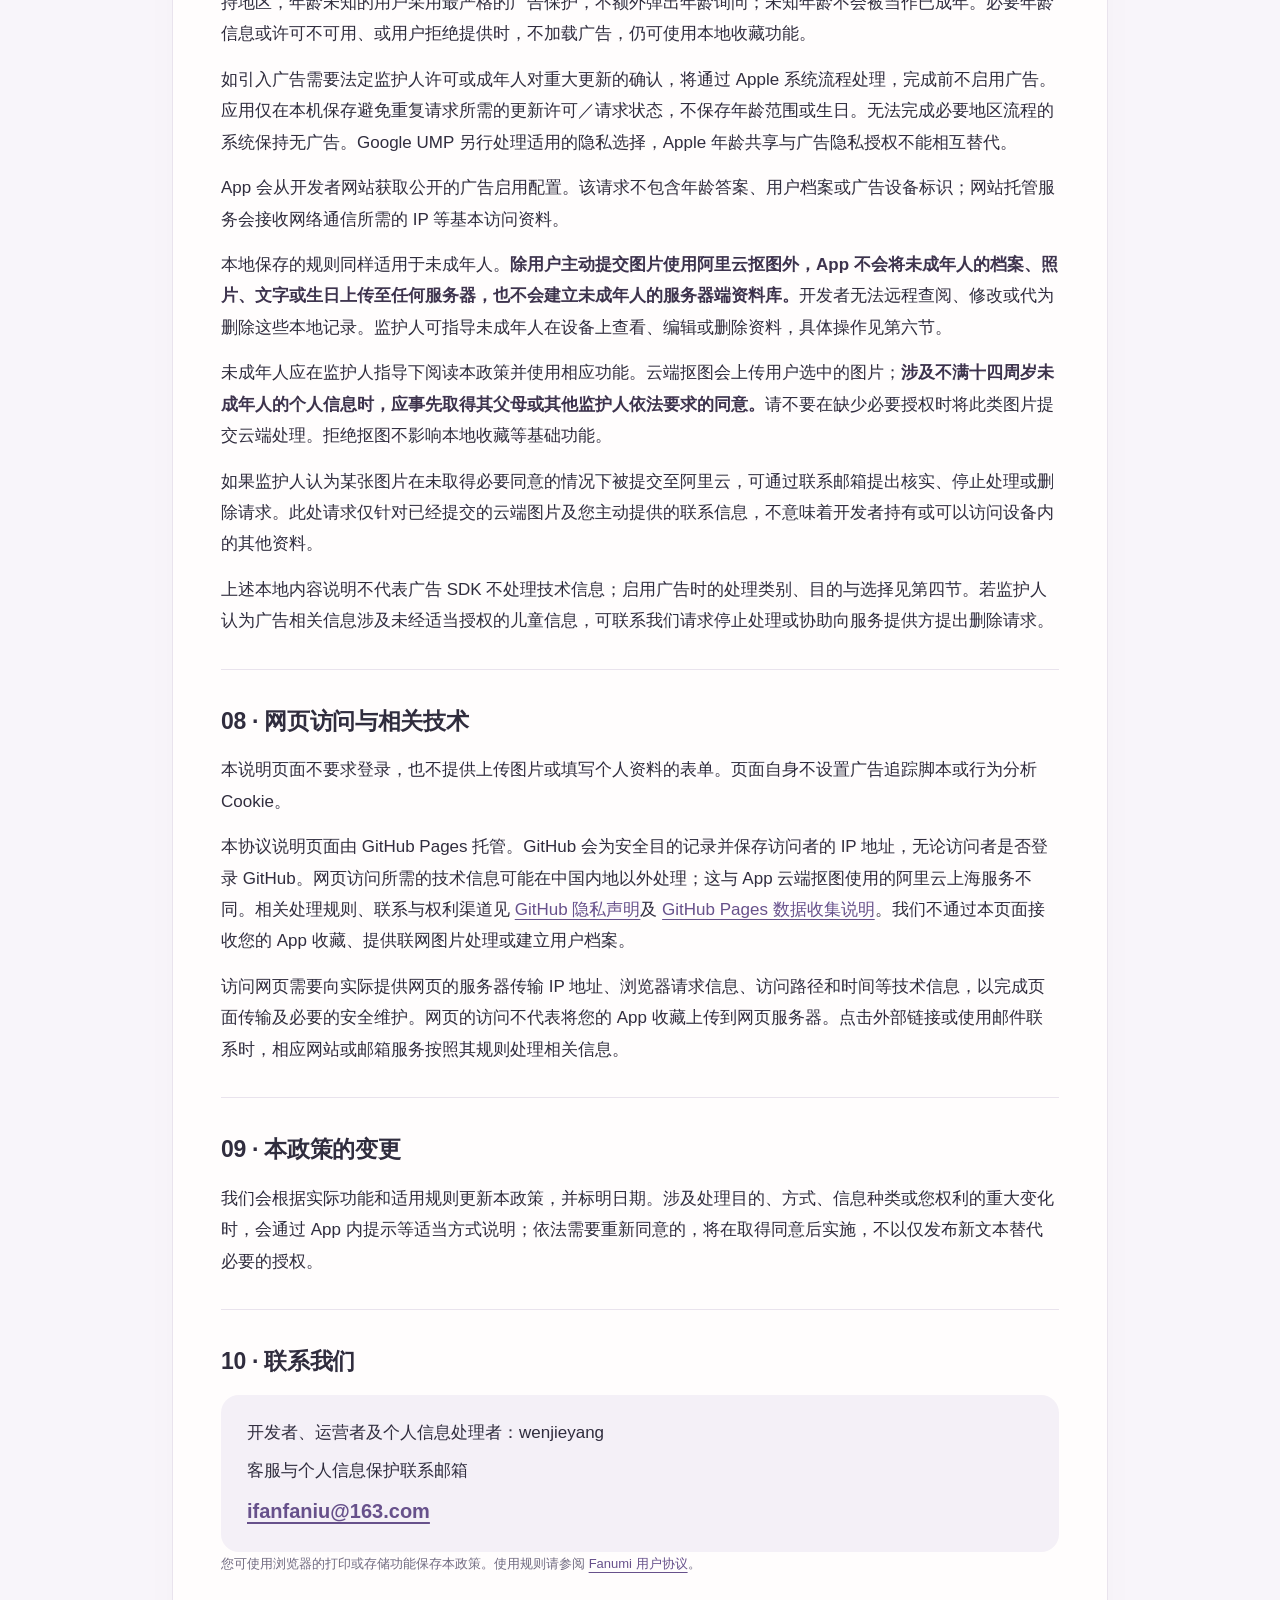
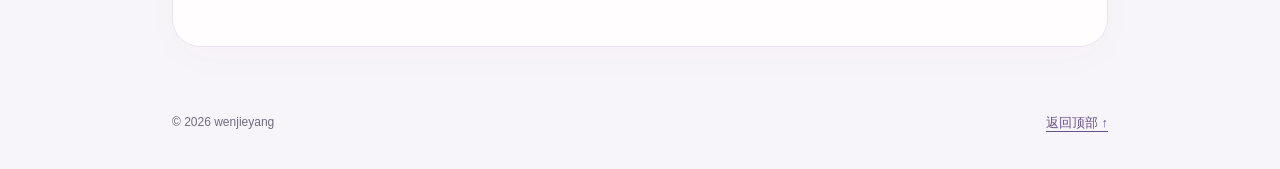
==== commit 272e5299: "Clarify local music import permissions and copyright boundaries Document optional device music libra" ====
--- a/index.html
+++ b/index.html
@@ -2,19 +2,20 @@
 <html lang="zh-CN">
 <head><meta charset="utf-8"><meta name="viewport" content="width=device-width,initial-scale=1"><meta name="theme-color" content="#f8f5fa"><meta name="description" content="了解 Fanumi 如何处理本地档案、图片视频、权限和云端抠图，以及如何管理您的个人信息。"><title>隐私政策 · Fanumi</title><link rel="icon" href="favicon.png"><link rel="stylesheet" href="legal.css"><link rel="alternate" hreflang="zh-CN" href="privacy.html"><link rel="alternate" hreflang="en" href="privacy-en.html"><link rel="alternate" hreflang="x-default" href="privacy.html"></head>
 <body><a class="skip" href="#main">跳至正文</a><header class="top"><a class="brand" href="privacy.html" aria-label="Fanumi 隐私与协议"><img src="app-icon.webp" alt="" width="40" height="40">Fanumi</a><nav aria-label="隐私与协议"><a href="privacy.html" aria-current="page">隐私政策</a><a href="terms.html">用户协议</a></nav><nav class="languages" aria-label="语言"><a href="privacy.html" lang="zh-CN" hreflang="zh-CN" aria-current="true">中文</a><a href="privacy-en.html" lang="en" hreflang="en">English</a></nav></header>
-<main class="layout" id="main"><div class="hero"><p class="eyebrow">FANUMI / PRIVACY</p><h1>隐私政策</h1><p class="lead">了解信息如何被使用，<br>以及您拥有的管理与选择权。</p><div class="dates"><span>更新日期：2026 年 10 月 7 日</span><span>生效日期：2026 年 10 月 7 日</span></div></div>
-<article class="document"><div class="summary"><h2>先了解这几件事</h2><p><strong>除您主动使用阿里云抠图时提交选中的图片外，App 不会将档案、图库、时间线、物料、小窝配置等用户内容上传至任何服务器。</strong>其他内容均在您的设备内保存与处理。相册和通知权限按功能需要申请，您可以拒绝或撤回。个人信息保护联系邮箱：<a href="mailto:ifanfaniu@163.com">ifanfaniu@163.com</a>。</p></div>
+<main class="layout" id="main"><div class="hero"><p class="eyebrow">FANUMI / PRIVACY</p><h1>隐私政策</h1><p class="lead">了解信息如何被使用，<br>以及您拥有的管理与选择权。</p><div class="dates"><span>更新日期：2026 年 10 月 10 日</span><span>生效日期：2026 年 10 月 10 日</span></div></div>
+<article class="document"><div class="summary"><h2>先了解这几件事</h2><p><strong>除您主动使用阿里云抠图时提交选中的图片外，App 不会将档案、图库、时间线、物料、小窝配置等用户内容上传至任何服务器。</strong>其他内容均在您的设备内保存与处理。相册、设备音乐库和通知权限按功能需要申请，您可以拒绝或撤回。个人信息保护联系邮箱：<a href="mailto:ifanfaniu@163.com">ifanfaniu@163.com</a>。</p></div>
 <p>Fanumi 由个人开发者及运营者 wenjieyang（以下简称“我们”）提供。本政策适用于 Fanumi iOS 应用及本协议说明页面。请结合具体功能提示阅读本政策。涉及相册、人像图片、未成年人信息及对外处理的内容，请特别留意。</p>
 <details class="toc" open><summary>阅读目录</summary><ol><li><a href="#data">我们处理哪些信息</a></li><li><a href="#permissions">您可以选择的权限</a></li><li><a href="#cutout">云端抠图与人像效果</a></li><li><a href="#providers">第三方服务与信息提供</a></li><li><a href="#storage">保存地点、期限与安全</a></li><li><a href="#rights">查阅、删除与撤回同意</a></li><li><a href="#children">未成年人使用与本地资料</a></li><li><a href="#web">网页访问与相关技术</a></li><li><a href="#changes">本政策的变更</a></li><li><a href="#contact">联系我们</a></li></ol></details>
 <section class="section" id="data"><h2>01 · 我们处理哪些信息</h2><p>当前版本无需注册 Fanumi 账号。我们不要求您为使用本地记录功能提供手机号码、身份证号码或登录第三方社交账号。</p><div class="data-list">
+<div class="data-item"><h3>本地音乐与视频音频</h3><p><b>涉及信息：</b>您主动从“文件”或设备音乐库选择的音频、从选中视频中提取的音频，以及所选项目可读取的标题、时长、封面、歌词、歌曲文件夹和播放偏好。</p><p><b>目的与处理方式：</b>用于导入、整理、播放歌曲，展示音频可视化、封面和歌词。提取、音频转换、分析和保存均在设备本地完成，不向我们或广告服务上传音频文件及音乐元数据，也不为分析或广告画像扫描整个设备音乐库。</p><p>仅支持本地可读取且无 DRM 保护的媒体。Fanumi 不提供链接下载、音乐平台解析或 DRM 解密，不支持导入受保护的 Apple Music 订阅下载或仅存于云端的歌曲。“文件”使用系统文档选择器；若您选择第三方文件服务，该服务可能按其自身规则先下载选中的文件，再供 Fanumi 读取。</p></div>
 <div class="data-item"><h3>档案、时间线与物料收藏</h3><p><b>信息：</b>您主动填写的名称、生日或纪念日期、标题、文字故事、标签，以及导入的图片、视频、裁剪位置、边框和主题设置。</p><p><b>用途与方式：</b>在设备中保存、检索、展示、编辑和生成您选择的卡片或记录；读取所选媒体的尺寸、类型、时长等信息以正确呈现内容。这些记录与媒体只在设备本地处理，不上传至任何服务器；您主动选中图片进行阿里云抠图的情况见第三节。</p></div>
 <div class="data-item"><h3>提醒、小窝与角色装扮</h3><p><b>信息：</b>您设置的提醒日期与内容、角色和房间配置、家具位置、互动进度及星币记录。</p><p><b>用途与方式：</b>在设备上保存偏好与进度，并通过系统本地通知发送您设置的提醒。这些记录不上传至任何服务器，当前版本没有账号云同步。</p></div>
 <div class="data-item"><h3>App 之外的主动邮件联系</h3><p><b>信息：</b>发件邮箱、问题描述，以及您自行选择发送的截图或附件。</p><p><b>用途与方式：</b>仅在您主动通过邮箱联系时收到，用于答复咨询、处理反馈及个人信息权利请求；App 不会自动发送这些信息。请避免发送密码、密钥、证件照片及与问题无关的私密内容。</p></div></div><p>1.0.0 未接入第三方广告 SDK。1.0.1 起启用广告的版本涉及下述 Google AdMob 技术信息处理。我们不将您的本地收藏用于广告画像，也不向广告服务提供您收藏的图片、文字或明星偏好。</p></section>
-<section class="section" id="permissions"><h2>02 · 您可以选择的权限</h2><ul><li><strong>相册读取：</strong>用于选择并导入图片、视频。系统提供有限照片访问时，您可以仅授权选中的照片。拒绝后，相应的相册导入功能不可用，已保存内容仍可查看。</li><li><strong>向相册添加照片：</strong>用于将您主动保存的图片或卡片写入系统相册。拒绝后无法通过该方式保存，不影响 App 内编辑。</li><li><strong>通知：</strong>用于生日、纪念日或您设置的事项提醒。关闭后不再通过系统通知提醒，仍可在 App 中查看相关记录。</li></ul><p>您可在 iPhone“设置”中找到 Fanumi 或相应权限类别进行管理，具体位置随 iOS 版本可能不同。当前功能不申请通讯录、定位、麦克风、相机或跨 App 广告追踪权限。</p><p>撤回相册权限不会自动删除此前已由您导入 App 的副本；删除方式见第六节。</p></section>
+<section class="section" id="permissions"><h2>02 · 您可以选择的权限</h2><ul><li><strong>相册读取：</strong>用于选择并导入图片、视频，包括您主动选择用于本地提取音频的视频。系统提供有限照片访问时，您可以仅授权选中的照片。拒绝后，相应的相册导入功能不可用，已保存内容仍可查看。</li><li><strong>向相册添加照片：</strong>用于将您主动保存的图片或卡片写入系统相册。拒绝后无法通过该方式保存，不影响 App 内编辑。</li><li><strong>设备音乐库：</strong>仅在您点击“设备音乐库”选择歌曲时申请。iOS 可能将其显示为“媒体与 Apple Music”权限；Fanumi 仅用于读取您选中的可访问本地歌曲及其元数据。拒绝不影响从“文件”导入或播放已保存在 Fanumi 中的歌曲，不提供 Apple Music 订阅播放或曲库访问。</li><li><strong>通知：</strong>用于生日、纪念日或您设置的事项提醒。关闭后不再通过系统通知提醒，仍可在 App 中查看相关记录。</li></ul><p>您可在 iPhone“设置”中找到 Fanumi 或相应权限类别进行管理，具体位置随 iOS 版本可能不同。当前功能不申请通讯录、定位、麦克风、相机或跨 App 广告追踪权限。</p><p>撤回相册或设备音乐库权限不会自动删除此前已由您导入 App 的副本；删除方式见第六节。</p></section>
 <section class="section" id="cutout"><h2>03 · 云端抠图与人像效果</h2><p><strong>云端抠图是一项可选联网功能。</strong>首次使用时，App 会提示并由您选择是否继续。之后仅在您主动对选中图片执行抠图时处理，不会在后台扫描并上传整套图库。</p><p>需要联网处理时，App 会将您选定、可能已裁剪并为处理而压缩的图片上传至我们使用的阿里云对象存储，再调用阿里云人体分割服务。服务识别图像中的人体轮廓，将主体与背景分离，并将透明背景结果返回设备。云端请求同时涉及传输所必需的 IP 地址、请求时间和请求标识等技术信息。</p><p><strong>本功能用于图像编辑，不用于核验人物身份、人脸比对或建立人脸身份库。</strong>我们不会将您提交的图片用于训练我们的模型、广告投放或对外公开展示。图片可能包含您或他人的肖像与其他个人信息，请仅提交您有权处理的内容，避免上传证件、私密场景等不必要的敏感内容。</p><p>轮廓描边、光效及浮雕展示使用设备端的图像处理与渲染；这些效果在设备本地完成，不会将图片或效果数据上传至服务器。浮雕外观属于视觉效果，不是人物真实三维身体或身份信息的测量结果。</p><p>抠图结果及必要缓存保存在设备上。云端原图的删除流程与异常情况见第五节。拒绝云端抠图不影响本地档案、时间线和物料收藏等基础功能。</p></section>
 <section class="section" id="providers"><h2>04 · 第三方服务与信息提供</h2><div class="data-item" id="advertising"><h3>Google AdMob 广告与隐私选择（1.0.1 起）</h3><p>启用广告的版本使用 Google Mobile Ads SDK 展示开屏广告，使用 Google User Messaging Platform（UMP）获取适用地区的隐私选择。广告仅在新进程启动时的启动页展示，包括应用被系统回收后再次打开；从后台返回不会展示。加载失败、超时或不满足条件时直接进入应用，进入首页后不会补弹。</p><p><b>服务提供方：</b>Google LLC 及根据所在地区适用的 Google 关联实体。<b>信息：</b>IP 地址及据此推断的大致位置、应用或开发者范围的设备标识、广告展示和互动信息、崩溃日志、性能和其他诊断信息，以及同意或拒绝选择。这些信息可能由 Google 用于广告交付与衡量、反作弊、分析和改善服务。广告 SDK 不会获准读取或上传您的档案、图库、音乐文件或明星偏好。</p><p><b>当前配置：</b>请求非个性化广告，关闭发布商第一方标识和发布商隐私个性化功能，不申请跨 App 跟踪权限、不读取 IDFA 进行广告追踪。非个性化广告仍可能使用技术信息、存储或标识符，因此不等于完全不收集数据或免于同意要求。若未来变更为需要跟踪的用途，会先另行告知并申请必要许可。</p><p>在欧洲经济区、英国、瑞士等适用地区，广告请求须先通过适用的同意流程；拒绝同意后只会在允许的情况下提供受限广告，或不显示广告。在适用的美国州，您可选择退出出售或共享个人信息以及定向广告。需要提供该入口时，您可在“设置与数据 → 广告隐私”更改选择。撤回选择不影响本地收藏功能，也不会要求您同意个性化广告才能使用 App。</p><p>广告技术信息可能在您的居住地以外处理。Google 按其适用隐私政策、保留规则和跨境传输安排处理信息；我们无法通过清空 App 本地数据直接删除 Google 已持有的记录。请使用 Google 的隐私控制或通过下方邮箱提出请求。详情见 <a href="https://policies.google.com/privacy" rel="noreferrer">Google 隐私政策</a>、<a href="https://policies.google.com/technologies/partner-sites" rel="noreferrer">Google 如何使用合作伙伴网站或应用中的信息</a>及 <a href="https://developers.google.com/admob/ios/privacy/data-disclosure" rel="noreferrer">SDK 数据披露说明</a>。</p></div><div class="data-item"><h3>阿里云对象存储与视觉智能开放平台</h3><p><b>提供方：</b>阿里云计算有限公司。</p><p><b>使用场景：</b>您主动使用云端抠图时，通过网络接口暂存图片并执行人体分割。</p><p><b>涉及信息：</b>选定图片、分割结果，以及请求传输和服务安全所需的 IP 地址、请求时间、请求标识等技术信息。</p><p><b>处理区域：</b>当前抠图使用中国内地上海地域的服务。</p><p><b>官方说明：</b><a href="https://terms.aliyun.com/legal-agreement/terms/suit_bu1_ali_cloud/suit_bu1_ali_cloud202107091605_49213.html" rel="noreferrer">阿里云隐私政策及用户业务数据说明</a>。</p></div><p>相册选择、保存、通知和系统分享由 Apple 系统能力提供。您主动把内容分享至其他应用后，接收方按照其自身规则处理收到的内容；您可以在发送前取消分享。</p><p>我们使用的 SnapKit、IGListKit 等界面组件用于本地布局和列表显示，不因这些组件将您的图片或档案传给其开发者。</p><p>我们仅在实现已说明的功能、取得必要授权或履行法定义务时处理和提供相应信息。委托服务商处理时，我们依法明确处理目的、范围及保护要求。发生合并等导致信息处理主体变化的，我们会依法告知接收方；改变处理目的或方式时，依法重新取得同意。</p></section>
 <section class="section" id="storage"><h2>05 · 保存地点、期限与安全</h2><h3>设备上的记录</h3><p>除主动提交的抠图图片外，档案、时间线、媒体副本和房间配置等用户内容仅保存在您的设备内，持续保存以便您使用，您可按第六节管理。当前版本未启用应用内 iCloud 同步；您自行开启的系统整机备份、设备迁移或外部导出由相应系统及服务规则管理。</p><p>为减少重复处理，设备可能保存缩略图、抠图结果及浮雕等派生缓存。缓存清理与您主动保存的原图或编辑结果不同；删除应用可移除其应用容器内的数据，系统备份和已导出的副本需另行管理。</p><h3>抠图临时文件</h3><p>上传至我们所用阿里云存储空间的图片采用私有访问，仅为完成本次抠图生成临时访问凭据。处理成功或请求失败后，App 会发起删除原图的请求。</p><p class="notice"><strong>删除请求可能受断网、应用中断或云服务异常影响而未完成，临时访问链接失效也不等于文件已删除。</strong>如果您希望核实或处理临时图片的删除，可通过本政策邮箱联系我们，并提供大致处理时间及问题描述；无需先重新发送原图。</p><p>返回图片由 App 下载用于本地编辑。阿里云服务自身的技术日志和结果处理遵循其适用协议及隐私规则；您可通过我们联系处理相关个人信息请求。</p><h3>反馈信息与保护措施</h3><p>您通过邮件提供的信息仅在处理反馈、解决相关争议和履行法定义务所必要的期间保存，目的完成且无法定保留要求后删除或匿名化。我们不会仅因收到咨询邮件而将您加入营销名单。</p><p>我们采用加密网络传输、私有文件访问等措施保护信息。若发生个人信息安全事件，我们将依法采取补救措施，并根据事件影响履行通知、报告等义务。请同时妥善保管设备并及时安装系统与应用更新。</p></section>
-<section class="section" id="rights"><h2>06 · 查阅、删除与撤回同意</h2><ul><li><strong>查阅、更正、复制：</strong>在对应档案、时间线、图库或物料页面查看和编辑内容；可使用现有保存、分享功能复制支持导出的媒体。其他请求可通过邮箱提出。</li><li><strong>删除单项资料：</strong>在相应记录的编辑或删除入口操作。</li><li><strong>清空档案资料：</strong>通过设置中的“清空本地资料”删除档案、时间线及相关媒体并移除对应提醒。房间偏好及部分本地缓存可能另行保存；如需移除应用容器内全部数据，请使用 iOS 的“删除 App”，而非保留数据的“卸载 App”。</li><li><strong>管理副本：</strong>上述操作不会删除您系统相册中的原始照片、已分享给他人的内容或系统备份，请在相应位置单独管理。</li><li><strong>撤回授权：</strong>可在系统设置中关闭相册或通知权限；不再发起云端抠图即可停止后续图片上传。需要撤回其他同意或请求删除已处理信息时，请联系我们。</li><li><strong>停止使用：</strong>当前版本无需 Fanumi 账号，因此没有独立的账号注销步骤；您可以删除数据并停止使用或删除 App。</li></ul><p>撤回同意不影响撤回前依法进行的处理。对于请求，我们只会在必要范围内核实身份与相关事实，不会以提供与请求无关的信息为条件。我们会及时答复；如依法不能满足请求，将说明理由及可行的后续途径。您也可依法向个人信息保护相关部门投诉。</p></section>
+<section class="section" id="rights"><h2>06 · 查阅、删除与撤回同意</h2><ul><li><strong>查阅、更正、复制：</strong>在对应档案、时间线、图库或物料页面查看和编辑内容；可使用现有保存、分享功能复制支持导出的媒体。其他请求可通过邮箱提出。</li><li><strong>删除单项资料：</strong>在相应记录的编辑或删除入口操作。</li><li><strong>清空档案资料：</strong>通过设置中的“清空本地资料”删除档案、时间线、相关媒体、已导入歌曲及其封面和歌词、歌曲文件夹，并移除对应提醒。房间偏好及部分本地缓存可能另行保存；如需移除应用容器内全部数据，请使用 iOS 的“删除 App”，而非保留数据的“卸载 App”。</li><li><strong>管理副本：</strong>删除歌曲会移除 Fanumi 内的音频和封面副本，不会删除“文件”或“音乐”App 中的来源文件。上述操作不会删除您系统相册中的原始照片、已分享给他人的内容或系统备份，请在相应位置单独管理。</li><li><strong>撤回授权：</strong>可在系统设置中关闭相册、设备音乐库或通知权限；不再发起云端抠图即可停止后续图片上传。需要撤回其他同意或请求删除已处理信息时，请联系我们。</li><li><strong>停止使用：</strong>当前版本无需 Fanumi 账号，因此没有独立的账号注销步骤；您可以删除数据并停止使用或删除 App。</li></ul><p>撤回同意不影响撤回前依法进行的处理。对于请求，我们只会在必要范围内核实身份与相关事实，不会以提供与请求无关的信息为条件。我们会及时答复；如依法不能满足请求，将说明理由及可行的后续途径。您也可依法向个人信息保护相关部门投诉。</p></section>
 <section class="section" id="children"><h2>07 · 未成年人使用与本地资料</h2><p><strong>Fanumi 1.0.1 面向 13 岁及以上的青少年和成人，不专门面向 13 岁以下儿童。</strong>商店内容分级不是年龄验证，也不证明用户已成年。不同地区的商店会显示相应的本地分级。未成年人应在监护人指导下使用；需要监护人同意时，应先取得同意。我们不会根据收藏的明星或图片推断年龄。</p><p><strong>广告年龄保护：</strong>Fanumi 不要求所有接收广告的用户都年满 18 岁。当 Apple 指示适用的地区年龄要求时，我们通过 Apple 请求年龄范围，不收集生日，也不上传 Apple 返回的原始年龄范围；会向 Google 传递所需的广告保护类别，以限制广告处理。已知未满 13 岁的用户不加载广告；符合条件的 13–15 岁用户采用儿童／未达同意年龄的广告保护，16–17 岁采用青少年广告保护。所有广告请求均保持非个性化和一般受众内容上限。在其他受支持地区，年龄未知的用户采用最严格的广告保护，不额外弹出年龄询问；未知年龄不会被当作已成年。必要年龄信息或许可不可用、或用户拒绝提供时，不加载广告，仍可使用本地收藏功能。</p><p>如引入广告需要法定监护人许可或成年人对重大更新的确认，将通过 Apple 系统流程处理，完成前不启用广告。应用仅在本机保存避免重复请求所需的更新许可／请求状态，不保存年龄范围或生日。无法完成必要地区流程的系统保持无广告。Google UMP 另行处理适用的隐私选择，Apple 年龄共享与广告隐私授权不能相互替代。</p><p>App 会从开发者网站获取公开的广告启用配置。该请求不包含年龄答案、用户档案或广告设备标识；网站托管服务会接收网络通信所需的 IP 等基本访问资料。</p><p>本地保存的规则同样适用于未成年人。<strong>除用户主动提交图片使用阿里云抠图外，App 不会将未成年人的档案、照片、文字或生日上传至任何服务器，也不会建立未成年人的服务器端资料库。</strong>开发者无法远程查阅、修改或代为删除这些本地记录。监护人可指导未成年人在设备上查看、编辑或删除资料，具体操作见第六节。</p><p>未成年人应在监护人指导下阅读本政策并使用相应功能。云端抠图会上传用户选中的图片；<strong>涉及不满十四周岁未成年人的个人信息时，应事先取得其父母或其他监护人依法要求的同意。</strong>请不要在缺少必要授权时将此类图片提交云端处理。拒绝抠图不影响本地收藏等基础功能。</p><p>如果监护人认为某张图片在未取得必要同意的情况下被提交至阿里云，可通过联系邮箱提出核实、停止处理或删除请求。此处请求仅针对已经提交的云端图片及您主动提供的联系信息，不意味着开发者持有或可以访问设备内的其他资料。</p><p>上述本地内容说明不代表广告 SDK 不处理技术信息；启用广告时的处理类别、目的与选择见第四节。若监护人认为广告相关信息涉及未经适当授权的儿童信息，可联系我们请求停止处理或协助向服务提供方提出删除请求。</p></section>
 <section class="section" id="web"><h2>08 · 网页访问与相关技术</h2><p>本说明页面不要求登录，也不提供上传图片或填写个人资料的表单。页面自身不设置广告追踪脚本或行为分析 Cookie。</p><p>本协议说明页面由 GitHub Pages 托管。GitHub 会为安全目的记录并保存访问者的 IP 地址，无论访问者是否登录 GitHub。网页访问所需的技术信息可能在中国内地以外处理；这与 App 云端抠图使用的阿里云上海服务不同。相关处理规则、联系与权利渠道见 <a href="https://docs.github.com/en/site-policy/privacy-policies/github-general-privacy-statement" rel="noreferrer">GitHub 隐私声明</a>及 <a href="https://docs.github.com/en/pages/getting-started-with-github-pages/what-is-github-pages#data-collection" rel="noreferrer">GitHub Pages 数据收集说明</a>。我们不通过本页面接收您的 App 收藏、提供联网图片处理或建立用户档案。</p><p>访问网页需要向实际提供网页的服务器传输 IP 地址、浏览器请求信息、访问路径和时间等技术信息，以完成页面传输及必要的安全维护。网页的访问不代表将您的 App 收藏上传到网页服务器。点击外部链接或使用邮件联系时，相应网站或邮箱服务按照其规则处理相关信息。</p></section>
 <section class="section" id="changes"><h2>09 · 本政策的变更</h2><p>我们会根据实际功能和适用规则更新本政策，并标明日期。涉及处理目的、方式、信息种类或您权利的重大变化时，会通过 App 内提示等适当方式说明；依法需要重新同意的，将在取得同意后实施，不以仅发布新文本替代必要的授权。</p></section>
